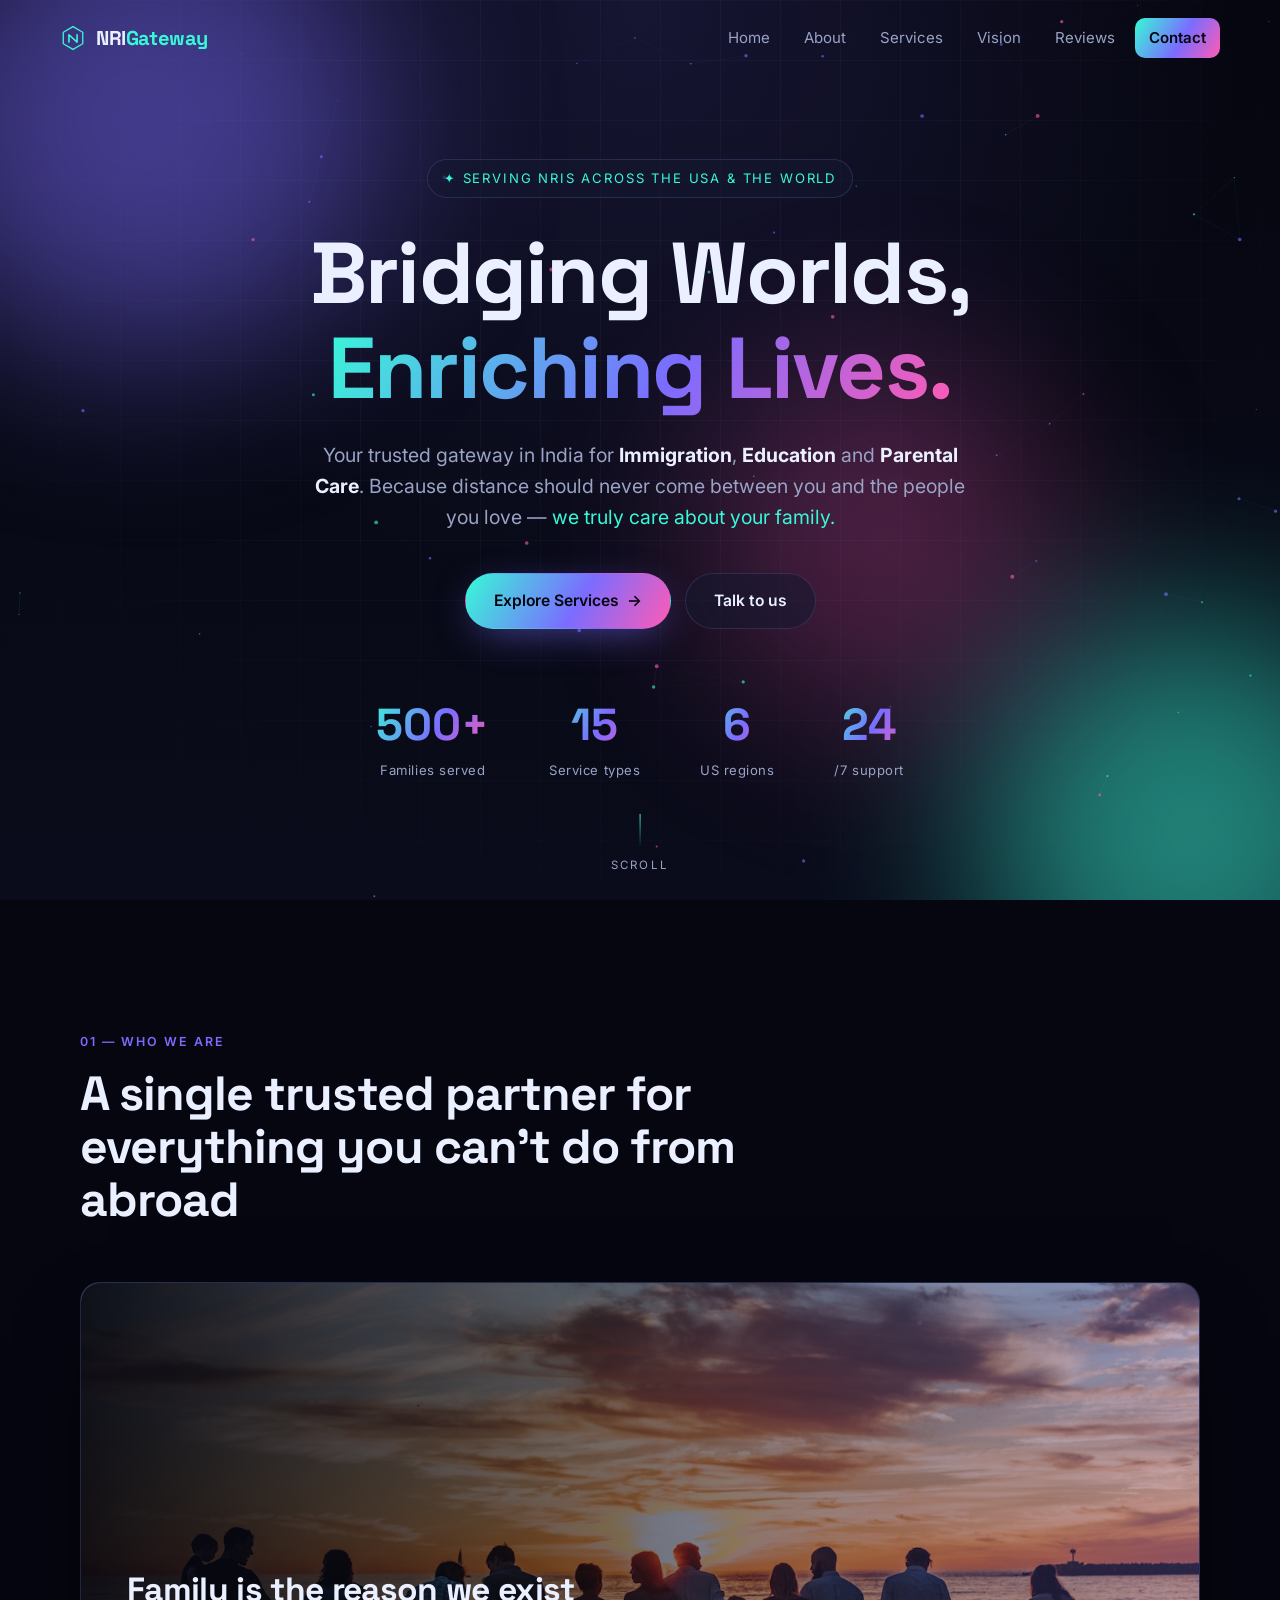
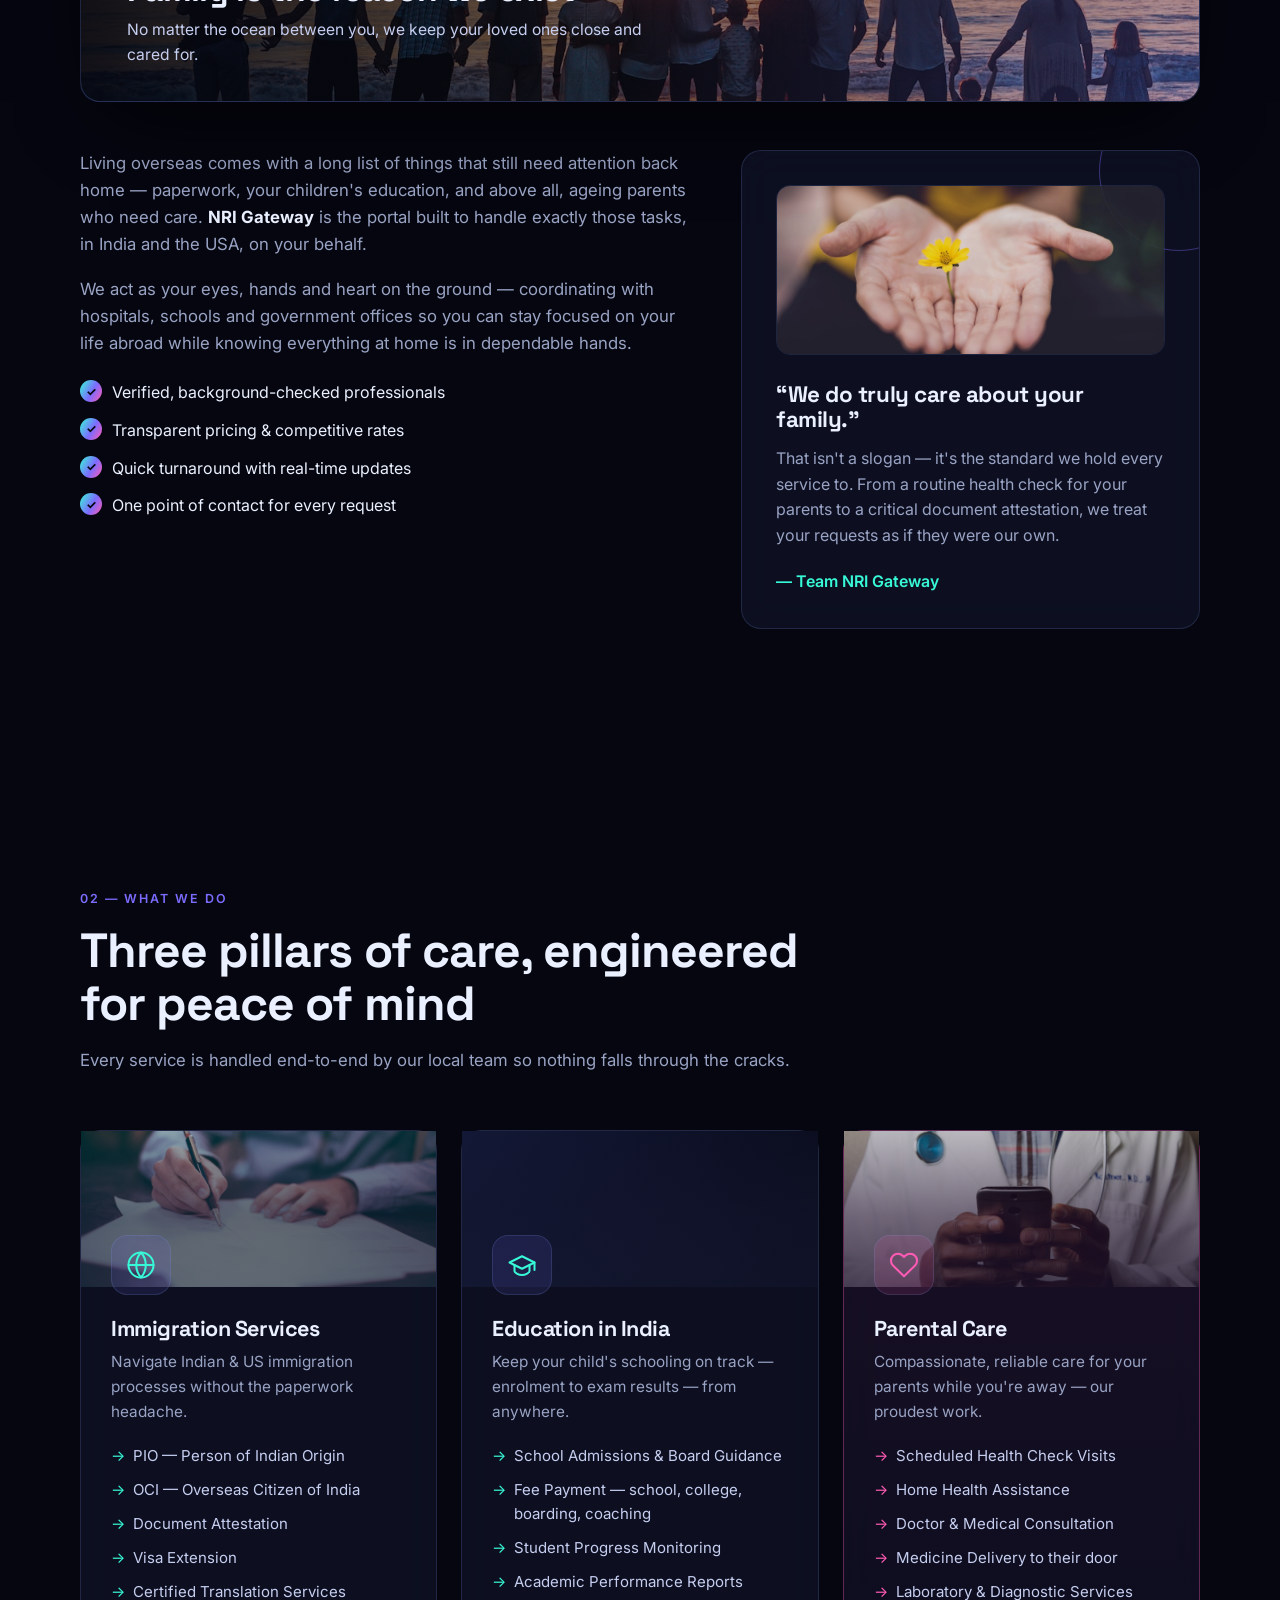
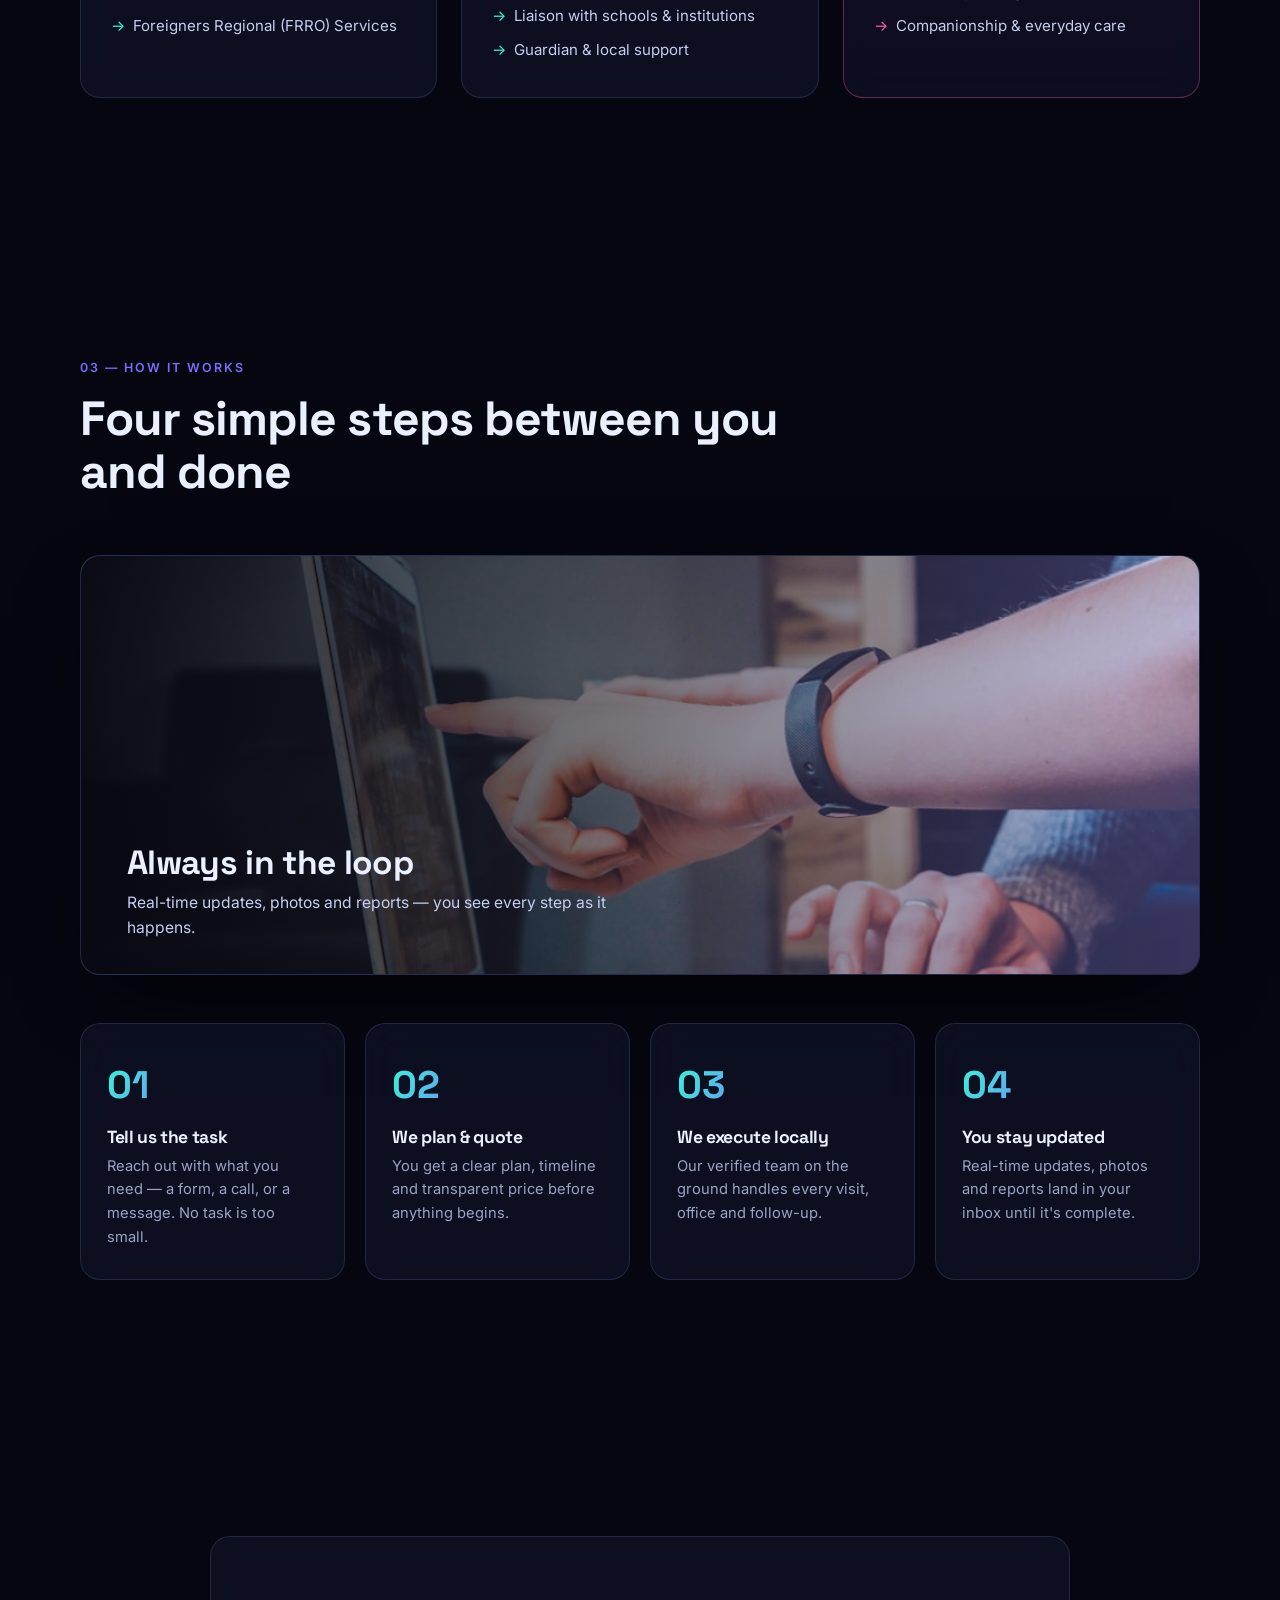
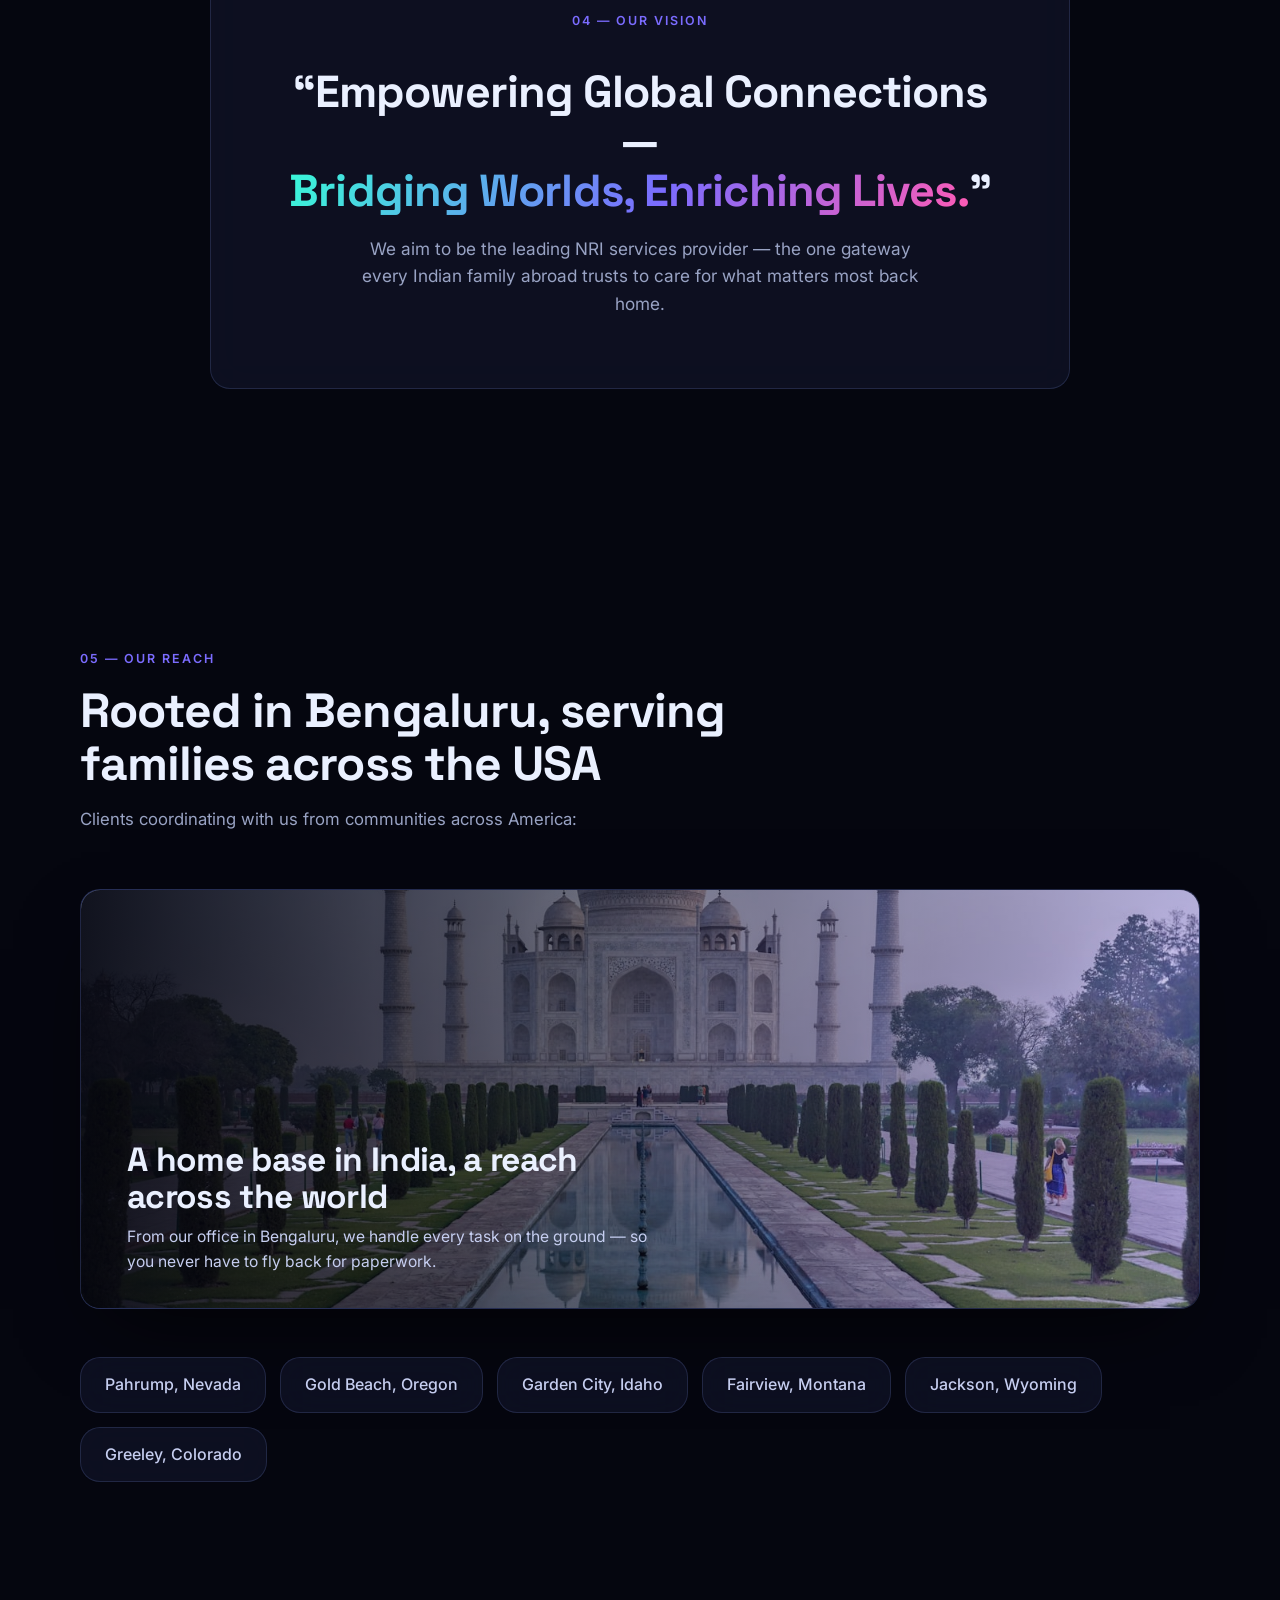
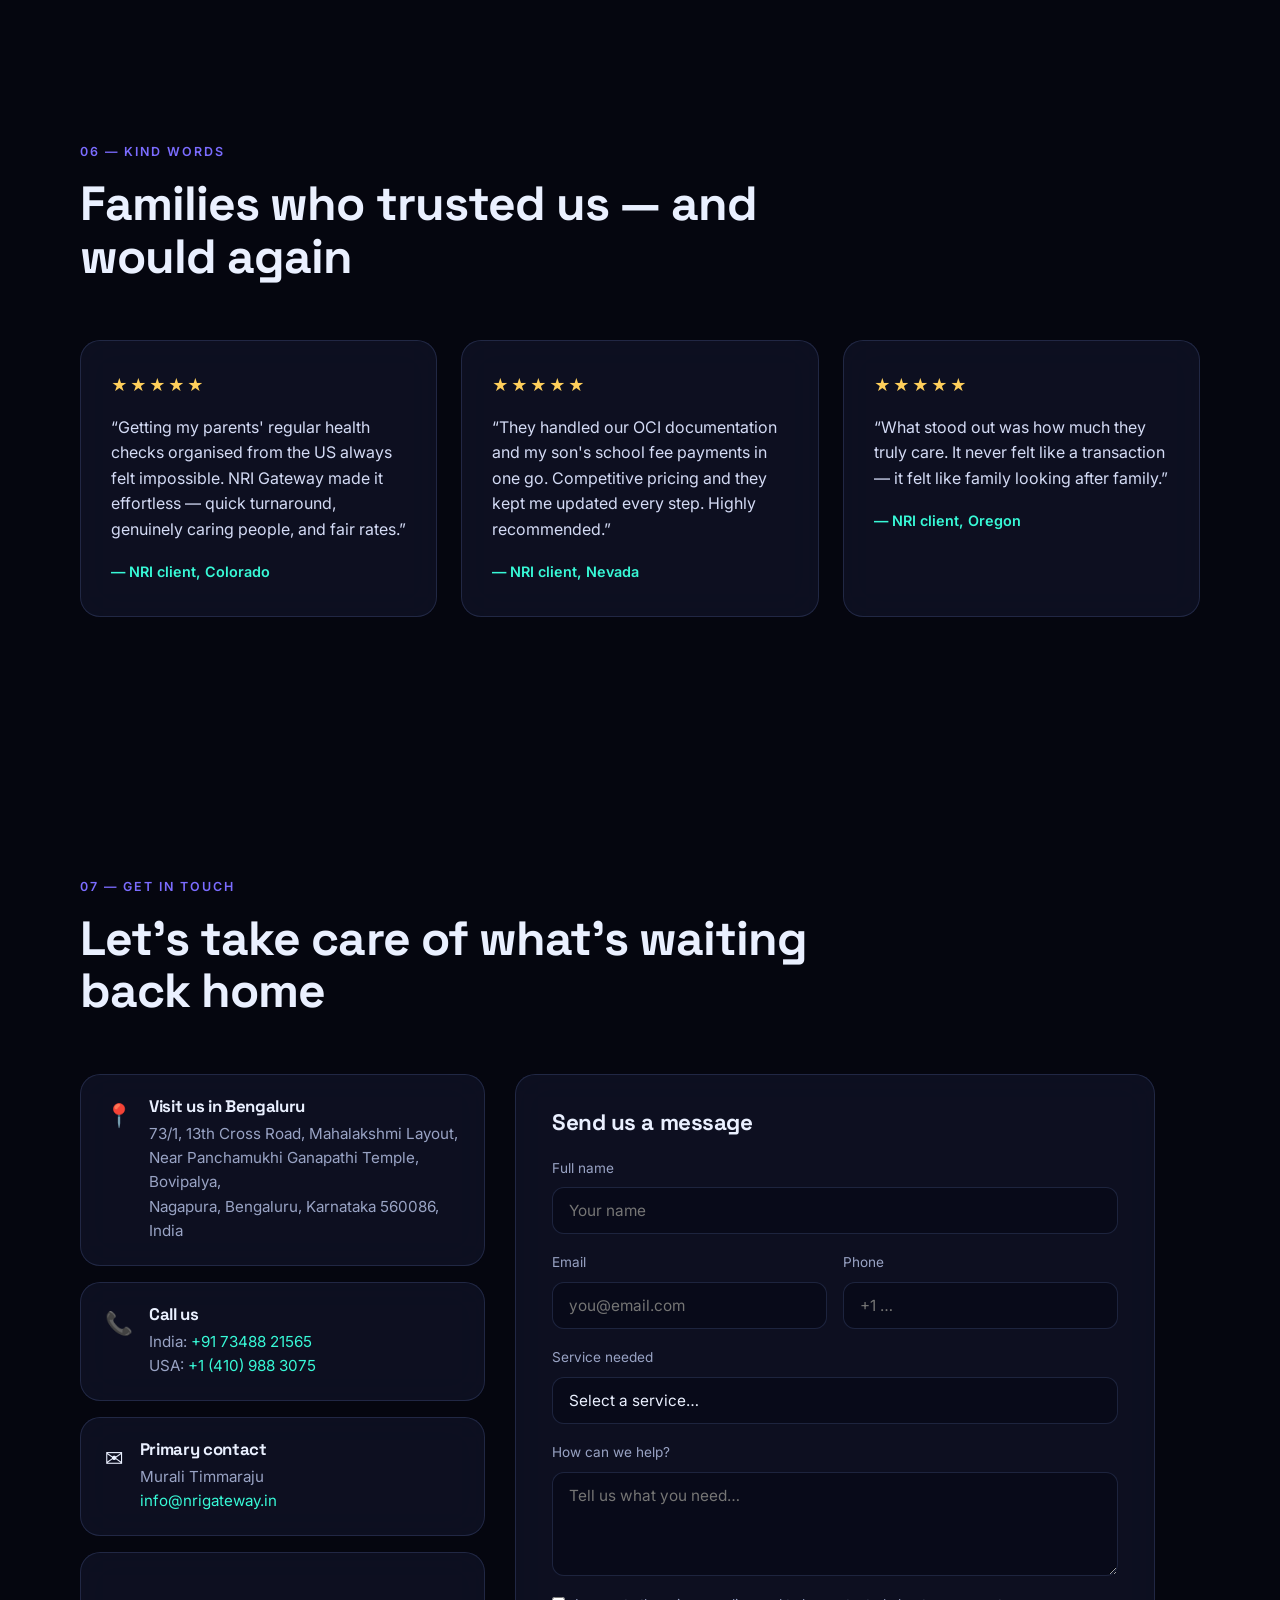
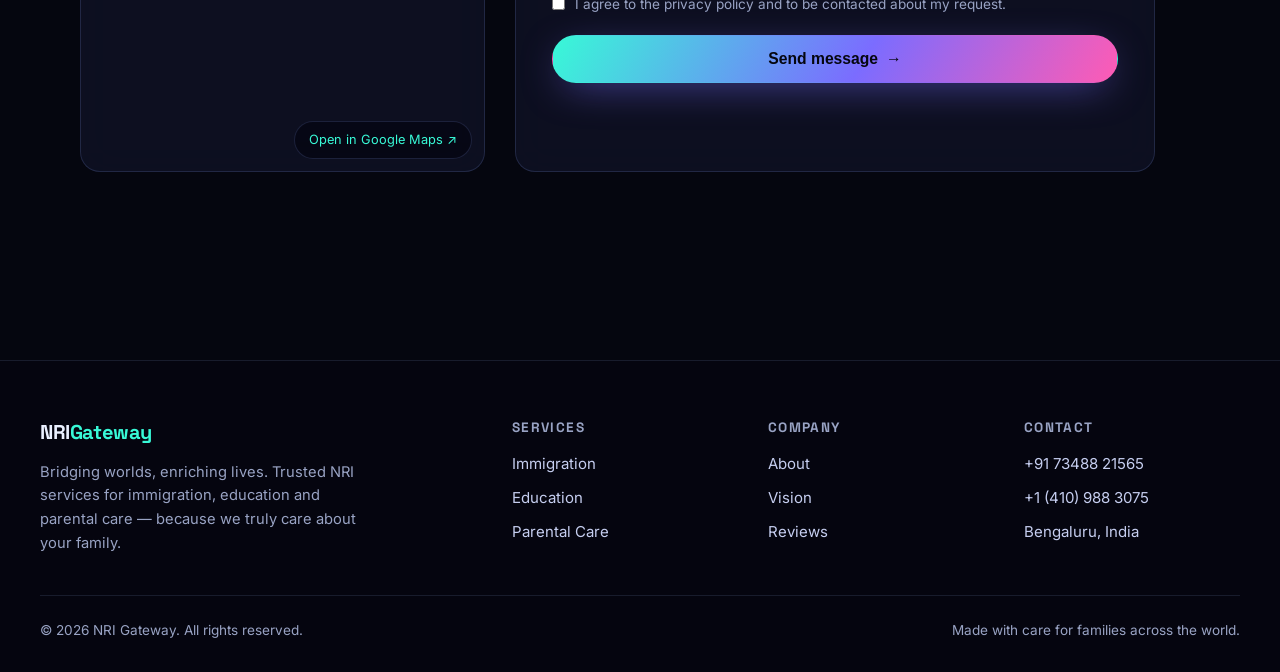
==== index.html @ 97369fd8 "NRI Gateway website — futuristic redesign Static single-page site (HTML/CSS/JS) for NRI Gateway with" ====
<!DOCTYPE html>
<html lang="en">
<head>
  <meta charset="UTF-8" />
  <meta name="viewport" content="width=device-width, initial-scale=1.0" />
  <title>NRI Gateway — Bridging Worlds, Enriching Lives</title>
  <meta name="description" content="NRI Gateway is your trusted partner in India for Immigration, Education and Parental Care services. We truly care about your family — wherever you are in the world." />
  <meta name="keywords" content="NRI services, OCI, PIO, document attestation, parental care India, NRI education, Bangalore NRI services" />
  <meta property="og:title" content="NRI Gateway — Bridging Worlds, Enriching Lives" />
  <meta property="og:description" content="Trusted NRI services for Immigration, Education & Parental Care in India." />
  <meta property="og:type" content="website" />
  <link rel="icon" type="image/svg+xml" href="favicon.svg" />
  <link rel="apple-touch-icon" href="favicon.svg" />
  <meta name="theme-color" content="#05060f" />
  <link rel="preconnect" href="https://fonts.googleapis.com" />
  <link rel="preconnect" href="https://fonts.gstatic.com" crossorigin />
  <link href="https://fonts.googleapis.com/css2?family=Space+Grotesk:wght@400;500;600;700&family=Inter:wght@300;400;500;600&display=swap" rel="stylesheet" />
  <link rel="stylesheet" href="styles.css" />
  <script type="application/ld+json">
  {
    "@context": "https://schema.org",
    "@type": "ProfessionalService",
    "name": "NRI Gateway",
    "description": "NRI services provider for Immigration, Education and Parental Care in India.",
    "url": "https://nrigateway.in",
    "telephone": "+91-7348821565",
    "address": {
      "@type": "PostalAddress",
      "streetAddress": "73/1, 13th Cross Road, Mahalakshmi Layout, Near Panchamukhi Ganapathi Temple, Bovipalya, Nagapura",
      "addressLocality": "Bengaluru",
      "addressRegion": "Karnataka",
      "postalCode": "560086",
      "addressCountry": "IN"
    },
    "geo": { "@type": "GeoCoordinates", "latitude": 13.0082354, "longitude": 77.5432523 },
    "areaServed": ["India", "United States"]
  }
  </script>
</head>
<body>
  <!-- Animated background layers -->
  <div class="bg-grid" aria-hidden="true"></div>
  <div class="bg-orbs" aria-hidden="true">
    <span class="orb orb-1"></span>
    <span class="orb orb-2"></span>
    <span class="orb orb-3"></span>
  </div>
  <canvas id="particles" aria-hidden="true"></canvas>

  <!-- Navbar -->
  <header class="nav" id="nav">
    <a href="#home" class="brand">
      <span class="brand-mark">
        <svg viewBox="0 0 32 32" width="26" height="26" aria-hidden="true">
          <path d="M16 2 L28 9 V23 L16 30 L4 23 V9 Z" fill="none" stroke="url(#g1)" stroke-width="1.6"/>
          <path d="M11 21 V12 L21 21 V12" fill="none" stroke="url(#g1)" stroke-width="2" stroke-linecap="round" stroke-linejoin="round"/>
          <defs>
            <linearGradient id="g1" x1="0" y1="0" x2="32" y2="32">
              <stop offset="0" stop-color="#38f9d7"/><stop offset="1" stop-color="#7b6cff"/>
            </linearGradient>
          </defs>
        </svg>
      </span>
      <span class="brand-name">NRI<span>Gateway</span></span>
    </a>
    <nav class="nav-links" id="navLinks">
      <a href="#home">Home</a>
      <a href="#about">About</a>
      <a href="#services">Services</a>
      <a href="#vision">Vision</a>
      <a href="#reviews">Reviews</a>
      <a href="#contact" class="nav-cta">Contact</a>
    </nav>
    <button class="nav-toggle" id="navToggle" aria-label="Toggle menu"><span></span><span></span><span></span></button>
  </header>

  <!-- Hero -->
  <section class="hero" id="home">
    <div class="hero-inner">
      <span class="eyebrow">✦ Serving NRIs across the USA &amp; the world</span>
      <h1 class="hero-title">
        Bridging Worlds,<br /><span class="grad-text">Enriching Lives.</span>
      </h1>
      <p class="hero-sub">
        Your trusted gateway in India for <strong>Immigration</strong>, <strong>Education</strong> and
        <strong>Parental Care</strong>. Because distance should never come between you and the people you love —
        <em>we truly care about your family.</em>
      </p>
      <div class="hero-actions">
        <a href="#services" class="btn btn-primary">Explore Services <span>→</span></a>
        <a href="#contact" class="btn btn-ghost">Talk to us</a>
      </div>
      <div class="hero-stats">
        <div><b data-count="500">0</b><span>Families served</span></div>
        <div><b data-count="15">0</b><span>Service types</span></div>
        <div><b data-count="6">0</b><span>US regions</span></div>
        <div><b data-count="24">0</b><span>/7 support</span></div>
      </div>
    </div>
    <div class="hero-scroll" aria-hidden="true"><span></span>Scroll</div>
  </section>

  <!-- About -->
  <section class="section" id="about">
    <div class="section-head">
      <span class="tag">01 — Who we are</span>
      <h2>A single trusted partner for everything you can't do from abroad</h2>
    </div>
    <figure class="media-banner">
      <img src="images/family-sunset.jpg" alt="A large family holding hands together at sunset" loading="lazy" onerror="this.style.display='none'" />
      <figcaption>
        <h3>Family is the reason we exist</h3>
        <p>No matter the ocean between you, we keep your loved ones close and cared for.</p>
      </figcaption>
    </figure>
    <div class="about-grid">
      <div class="about-text">
        <p>
          Living overseas comes with a long list of things that still need attention back home — paperwork,
          your children's education, and above all, ageing parents who need care. <strong>NRI Gateway</strong>
          is the portal built to handle exactly those tasks, in India and the USA, on your behalf.
        </p>
        <p>
          We act as your eyes, hands and heart on the ground — coordinating with hospitals, schools and
          government offices so you can stay focused on your life abroad while knowing everything at home is
          in dependable hands.
        </p>
        <ul class="check-list">
          <li>Verified, background-checked professionals</li>
          <li>Transparent pricing &amp; competitive rates</li>
          <li>Quick turnaround with real-time updates</li>
          <li>One point of contact for every request</li>
        </ul>
      </div>
      <div class="about-card glass">
        <div class="pulse-ring"></div>
        <img class="about-card-img" src="images/care-hands-flower.jpg" alt="Open hands gently holding a flower" loading="lazy" onerror="this.style.display='none'" />
        <h3>“We do truly care about your family.”</h3>
        <p>That isn't a slogan — it's the standard we hold every service to. From a routine health check for your
          parents to a critical document attestation, we treat your requests as if they were our own.</p>
        <div class="about-signature">— Team NRI Gateway</div>
      </div>
    </div>
  </section>

  <!-- Services -->
  <section class="section" id="services">
    <div class="section-head">
      <span class="tag">02 — What we do</span>
      <h2>Three pillars of care, engineered for peace of mind</h2>
      <p class="section-lead">Every service is handled end-to-end by our local team so nothing falls through the cracks.</p>
    </div>

    <div class="services-grid">
      <!-- Immigration -->
      <article class="svc-card glass" data-tilt>
        <div class="svc-media">
          <img src="images/immigration-documents.jpg" alt="Signing official documents" loading="lazy" onerror="this.style.display='none'" />
        </div>
        <div class="svc-icon">
          <svg viewBox="0 0 24 24" width="30" height="30" fill="none" stroke="currentColor" stroke-width="1.6" stroke-linecap="round" stroke-linejoin="round"><path d="M12 2a10 10 0 100 20 10 10 0 000-20z"/><path d="M2 12h20M12 2a15 15 0 010 20M12 2a15 15 0 000 20"/></svg>
        </div>
        <h3>Immigration Services</h3>
        <p class="svc-desc">Navigate Indian &amp; US immigration processes without the paperwork headache.</p>
        <ul>
          <li>PIO — Person of Indian Origin</li>
          <li>OCI — Overseas Citizen of India</li>
          <li>Document Attestation</li>
          <li>Visa Extension</li>
          <li>Certified Translation Services</li>
          <li>Foreigners Regional (FRRO) Services</li>
        </ul>
      </article>

      <!-- Education -->
      <article class="svc-card glass" data-tilt>
        <div class="svc-media">
          <img src="images/education-children.jpg" alt="Happy children smiling together" loading="lazy" onerror="this.style.display='none'" />
        </div>
        <div class="svc-icon">
          <svg viewBox="0 0 24 24" width="30" height="30" fill="none" stroke="currentColor" stroke-width="1.6" stroke-linecap="round" stroke-linejoin="round"><path d="M22 10L12 5 2 10l10 5 10-5z"/><path d="M6 12v5c0 1 3 3 6 3s6-2 6-3v-5"/><path d="M22 10v6"/></svg>
        </div>
        <h3>Education in India</h3>
        <p class="svc-desc">Keep your child's schooling on track — enrolment to exam results — from anywhere.</p>
        <ul>
          <li>School Admissions &amp; Board Guidance</li>
          <li>Fee Payment — school, college, boarding, coaching</li>
          <li>Student Progress Monitoring</li>
          <li>Academic Performance Reports</li>
          <li>Liaison with schools &amp; institutions</li>
          <li>Guardian &amp; local support</li>
        </ul>
      </article>

      <!-- Parental -->
      <article class="svc-card glass featured" data-tilt>
        <span class="svc-badge">Most requested</span>
        <div class="svc-media">
          <img src="images/parental-care-doctor.jpg" alt="Doctor providing medical care" loading="lazy" onerror="this.style.display='none'" />
        </div>
        <div class="svc-icon">
          <svg viewBox="0 0 24 24" width="30" height="30" fill="none" stroke="currentColor" stroke-width="1.6" stroke-linecap="round" stroke-linejoin="round"><path d="M20.8 4.6a5.5 5.5 0 00-7.8 0L12 5.6l-1-1a5.5 5.5 0 10-7.8 7.8l1 1L12 21l7.8-7.6 1-1a5.5 5.5 0 000-7.8z"/></svg>
        </div>
        <h3>Parental Care</h3>
        <p class="svc-desc">Compassionate, reliable care for your parents while you're away — our proudest work.</p>
        <ul>
          <li>Scheduled Health Check Visits</li>
          <li>Home Health Assistance</li>
          <li>Doctor &amp; Medical Consultation</li>
          <li>Medicine Delivery to their door</li>
          <li>Laboratory &amp; Diagnostic Services</li>
          <li>Companionship &amp; everyday care</li>
        </ul>
      </article>
    </div>
  </section>

  <!-- Process -->
  <section class="section" id="process">
    <div class="section-head">
      <span class="tag">03 — How it works</span>
      <h2>Four simple steps between you and done</h2>
    </div>
    <figure class="media-banner">
      <img src="images/process-consult.jpg" alt="Reviewing progress together on a laptop" loading="lazy" onerror="this.style.display='none'" />
      <figcaption>
        <h3>Always in the loop</h3>
        <p>Real-time updates, photos and reports — you see every step as it happens.</p>
      </figcaption>
    </figure>
    <div class="steps">
      <div class="step glass"><span class="step-no">01</span><h4>Tell us the task</h4><p>Reach out with what you need — a form, a call, or a message. No task is too small.</p></div>
      <div class="step glass"><span class="step-no">02</span><h4>We plan &amp; quote</h4><p>You get a clear plan, timeline and transparent price before anything begins.</p></div>
      <div class="step glass"><span class="step-no">03</span><h4>We execute locally</h4><p>Our verified team on the ground handles every visit, office and follow-up.</p></div>
      <div class="step glass"><span class="step-no">04</span><h4>You stay updated</h4><p>Real-time updates, photos and reports land in your inbox until it's complete.</p></div>
    </div>
  </section>

  <!-- Vision -->
  <section class="section vision" id="vision">
    <div class="vision-inner glass">
      <span class="tag center">04 — Our vision</span>
      <h2 class="vision-quote">“Empowering Global Connections —<br /><span class="grad-text">Bridging Worlds, Enriching Lives.</span>”</h2>
      <p>We aim to be the leading NRI services provider — the one gateway every Indian family abroad trusts to
        care for what matters most back home.</p>
    </div>
  </section>

  <!-- Reach / regions -->
  <section class="section" id="regions">
    <div class="section-head">
      <span class="tag">05 — Our reach</span>
      <h2>Rooted in Bengaluru, serving families across the USA</h2>
      <p class="section-lead">Clients coordinating with us from communities across America:</p>
    </div>
    <figure class="media-banner">
      <img src="images/india-taj-mahal.jpg" alt="The Taj Mahal in India at dawn" loading="lazy" onerror="this.style.display='none'" />
      <figcaption>
        <h3>A home base in India, a reach across the world</h3>
        <p>From our office in Bengaluru, we handle every task on the ground — so you never have to fly back for paperwork.</p>
      </figcaption>
    </figure>
    <div class="regions">
      <span class="glass">Pahrump, Nevada</span>
      <span class="glass">Gold Beach, Oregon</span>
      <span class="glass">Garden City, Idaho</span>
      <span class="glass">Fairview, Montana</span>
      <span class="glass">Jackson, Wyoming</span>
      <span class="glass">Greeley, Colorado</span>
    </div>
  </section>

  <!-- Reviews -->
  <section class="section" id="reviews">
    <div class="section-head">
      <span class="tag">06 — Kind words</span>
      <h2>Families who trusted us — and would again</h2>
    </div>
    <div class="reviews-grid">
      <blockquote class="glass">
        <div class="stars">★★★★★</div>
        <p>“Getting my parents' regular health checks organised from the US always felt impossible. NRI Gateway made
          it effortless — quick turnaround, genuinely caring people, and fair rates.”</p>
        <footer>— NRI client, Colorado</footer>
      </blockquote>
      <blockquote class="glass">
        <div class="stars">★★★★★</div>
        <p>“They handled our OCI documentation and my son's school fee payments in one go. Competitive pricing and
          they kept me updated every step. Highly recommended.”</p>
        <footer>— NRI client, Nevada</footer>
      </blockquote>
      <blockquote class="glass">
        <div class="stars">★★★★★</div>
        <p>“What stood out was how much they truly care. It never felt like a transaction — it felt like family
          looking after family.”</p>
        <footer>— NRI client, Oregon</footer>
      </blockquote>
    </div>
  </section>

  <!-- Contact -->
  <section class="section" id="contact">
    <div class="section-head">
      <span class="tag">07 — Get in touch</span>
      <h2>Let's take care of what's waiting back home</h2>
    </div>
    <div class="contact-grid">
      <div class="contact-info">
        <div class="ci-item glass">
          <span class="ci-ico">📍</span>
          <div>
            <h4>Visit us in Bengaluru</h4>
            <p>73/1, 13th Cross Road, Mahalakshmi Layout,<br />Near Panchamukhi Ganapathi Temple, Bovipalya,<br />Nagapura, Bengaluru, Karnataka 560086, India</p>
          </div>
        </div>
        <div class="ci-item glass">
          <span class="ci-ico">📞</span>
          <div>
            <h4>Call us</h4>
            <p>India: <a href="tel:+917348821565">+91 73488 21565</a><br />USA: <a href="tel:+14109883075">+1 (410) 988 3075</a></p>
          </div>
        </div>
        <div class="ci-item glass">
          <span class="ci-ico">✉️</span>
          <div>
            <h4>Primary contact</h4>
            <p>Murali Timmaraju<br /><a href="mailto:info@nrigateway.in">info@nrigateway.in</a></p>
          </div>
        </div>
        <a class="map-embed glass" href="https://maps.app.goo.gl/q9APHcg64X1nk1zB8" target="_blank" rel="noopener">
          <iframe title="NRI Gateway location" src="https://www.google.com/maps?q=13.0082354,77.5432523&z=16&output=embed" loading="lazy" referrerpolicy="no-referrer-when-downgrade"></iframe>
          <span class="map-open">Open in Google Maps ↗</span>
        </a>
      </div>

      <form class="contact-form glass" id="contactForm" method="POST" action="https://formspree.io/f/YOUR_FORM_ID" novalidate>
        <h3>Send us a message</h3>
        <div class="field"><label for="name">Full name</label><input id="name" name="name" type="text" required placeholder="Your name" /></div>
        <div class="field-row">
          <div class="field"><label for="email">Email</label><input id="email" name="email" type="email" required placeholder="you@email.com" /></div>
          <div class="field"><label for="phone">Phone</label><input id="phone" name="phone" type="tel" placeholder="+1 …" /></div>
        </div>
        <div class="field">
          <label for="service">Service needed</label>
          <select id="service" name="service">
            <option value="">Select a service…</option>
            <option>Immigration Services</option>
            <option>Education in India</option>
            <option>Parental Care</option>
            <option>Something else</option>
          </select>
        </div>
        <div class="field"><label for="message">How can we help?</label><textarea id="message" name="message" rows="4" required placeholder="Tell us what you need…"></textarea></div>
        <label class="agree"><input type="checkbox" id="agree" required /> I agree to the privacy policy and to be contacted about my request.</label>
        <button type="submit" class="btn btn-primary full">Send message <span>→</span></button>
        <p class="form-note" id="formNote" role="status"></p>
      </form>
    </div>
  </section>

  <!-- Footer -->
  <footer class="footer">
    <div class="footer-inner">
      <div class="footer-brand">
        <span class="brand-name">NRI<span>Gateway</span></span>
        <p>Bridging worlds, enriching lives. Trusted NRI services for immigration, education and parental care — because we truly care about your family.</p>
      </div>
      <div class="footer-col">
        <h5>Services</h5>
        <a href="#services">Immigration</a>
        <a href="#services">Education</a>
        <a href="#services">Parental Care</a>
      </div>
      <div class="footer-col">
        <h5>Company</h5>
        <a href="#about">About</a>
        <a href="#vision">Vision</a>
        <a href="#reviews">Reviews</a>
      </div>
      <div class="footer-col">
        <h5>Contact</h5>
        <a href="tel:+917348821565">+91 73488 21565</a>
        <a href="tel:+14109883075">+1 (410) 988 3075</a>
        <a href="#contact">Bengaluru, India</a>
      </div>
    </div>
    <div class="footer-bottom">
      <span>© <span id="year"></span> NRI Gateway. All rights reserved.</span>
      <span>Made with care for families across the world.</span>
    </div>
  </footer>

  <script src="script.js"></script>
</body>
</html>
---- styles.css ----
:root {
  --bg: #05060f;
  --bg-2: #0a0c1b;
  --ink: #eaf0ff;
  --muted: #99a3c4;
  --line: rgba(140, 160, 220, 0.14);
  --glass: rgba(20, 24, 48, 0.55);
  --glass-brd: rgba(130, 150, 230, 0.18);
  --c1: #38f9d7;
  --c2: #7b6cff;
  --c3: #ff5bb4;
  --grad: linear-gradient(120deg, #38f9d7 0%, #7b6cff 55%, #ff5bb4 100%);
  --radius: 20px;
  --maxw: 1200px;
  --shadow: 0 30px 80px -30px rgba(0, 0, 0, 0.8);
}

* { margin: 0; padding: 0; box-sizing: border-box; }
html { scroll-behavior: smooth; }
body {
  font-family: "Inter", system-ui, sans-serif;
  background: var(--bg);
  color: var(--ink);
  line-height: 1.6;
  overflow-x: hidden;
  -webkit-font-smoothing: antialiased;
}
h1, h2, h3, h4, h5, .brand-name { font-family: "Space Grotesk", sans-serif; letter-spacing: -0.02em; line-height: 1.1; }
a { color: inherit; text-decoration: none; }
img, iframe { max-width: 100%; }

.grad-text {
  background: var(--grad);
  -webkit-background-clip: text; background-clip: text;
  -webkit-text-fill-color: transparent; color: transparent;
}

/* ---------- Background FX ---------- */
.bg-grid {
  position: fixed; inset: 0; z-index: -3;
  background:
    radial-gradient(circle at 50% 0%, rgba(123, 108, 255, 0.15), transparent 55%),
    linear-gradient(180deg, var(--bg) 0%, var(--bg-2) 100%);
}
.bg-grid::after {
  content: ""; position: absolute; inset: 0;
  background-image:
    linear-gradient(rgba(120, 140, 220, 0.05) 1px, transparent 1px),
    linear-gradient(90deg, rgba(120, 140, 220, 0.05) 1px, transparent 1px);
  background-size: 60px 60px;
  mask-image: radial-gradient(ellipse at 50% 30%, #000 40%, transparent 85%);
}
.bg-orbs { position: fixed; inset: 0; z-index: -2; overflow: hidden; }
.orb { position: absolute; border-radius: 50%; filter: blur(90px); opacity: 0.5; }
.orb-1 { width: 480px; height: 480px; background: #7b6cff; top: -120px; left: -100px; animation: float1 18s ease-in-out infinite; }
.orb-2 { width: 420px; height: 420px; background: #38f9d7; bottom: -140px; right: -120px; animation: float2 22s ease-in-out infinite; }
.orb-3 { width: 360px; height: 360px; background: #ff5bb4; top: 40%; left: 55%; opacity: 0.28; animation: float1 26s ease-in-out infinite reverse; }
@keyframes float1 { 0%,100% { transform: translate(0,0); } 50% { transform: translate(60px, 50px); } }
@keyframes float2 { 0%,100% { transform: translate(0,0); } 50% { transform: translate(-50px, -40px); } }
#particles { position: fixed; inset: 0; z-index: -1; pointer-events: none; }

/* ---------- Glass ---------- */
.glass {
  background: var(--glass);
  border: 1px solid var(--glass-brd);
  backdrop-filter: blur(18px);
  -webkit-backdrop-filter: blur(18px);
  border-radius: var(--radius);
}

/* ---------- Nav ---------- */
.nav {
  position: fixed; top: 0; left: 0; right: 0; z-index: 100;
  display: flex; align-items: center; justify-content: space-between;
  padding: 18px clamp(20px, 5vw, 60px);
  transition: background 0.3s, padding 0.3s, border-color 0.3s;
  border-bottom: 1px solid transparent;
}
.nav.scrolled {
  background: rgba(6, 8, 20, 0.75);
  backdrop-filter: blur(16px); -webkit-backdrop-filter: blur(16px);
  border-bottom: 1px solid var(--line);
  padding-top: 12px; padding-bottom: 12px;
}
.brand { display: flex; align-items: center; gap: 10px; }
.brand-mark { display: grid; place-items: center; }
.brand-name { font-weight: 700; font-size: 1.25rem; }
.brand-name span { color: var(--c1); }
.nav-links { display: flex; align-items: center; gap: 6px; }
.nav-links a { padding: 8px 14px; font-size: 0.94rem; color: var(--muted); border-radius: 10px; transition: color 0.2s, background 0.2s; }
.nav-links a:hover { color: var(--ink); }
.nav-cta { background: var(--grad); color: #05060f !important; font-weight: 600; }
.nav-cta:hover { filter: brightness(1.08); }
.nav-toggle { display: none; flex-direction: column; gap: 5px; background: none; border: 0; cursor: pointer; padding: 8px; }
.nav-toggle span { width: 24px; height: 2px; background: var(--ink); border-radius: 2px; transition: 0.3s; }
.nav-toggle.open span:nth-child(1) { transform: translateY(7px) rotate(45deg); }
.nav-toggle.open span:nth-child(2) { opacity: 0; }
.nav-toggle.open span:nth-child(3) { transform: translateY(-7px) rotate(-45deg); }

/* ---------- Hero ---------- */
.hero {
  min-height: 100svh; display: flex; flex-direction: column; align-items: center; justify-content: center;
  text-align: center; padding: 120px 20px 80px; position: relative;
}
.hero-inner { max-width: 900px; }
.eyebrow {
  display: inline-block; font-size: 0.82rem; letter-spacing: 0.14em; text-transform: uppercase;
  color: var(--c1); padding: 8px 16px; border: 1px solid var(--glass-brd);
  border-radius: 100px; background: var(--glass); margin-bottom: 28px;
}
.hero-title { font-size: clamp(2.6rem, 7vw, 5.4rem); font-weight: 700; margin-bottom: 24px; }
.hero-sub { font-size: clamp(1rem, 2vw, 1.22rem); color: var(--muted); max-width: 680px; margin: 0 auto 40px; }
.hero-sub strong { color: var(--ink); }
.hero-sub em { color: var(--c1); font-style: normal; }
.hero-actions { display: flex; gap: 14px; justify-content: center; flex-wrap: wrap; margin-bottom: 60px; }

.btn {
  display: inline-flex; align-items: center; gap: 8px; padding: 14px 28px;
  border-radius: 100px; font-weight: 600; font-size: 0.98rem; cursor: pointer;
  border: 1px solid transparent; transition: transform 0.2s, box-shadow 0.2s, filter 0.2s;
}
.btn span { transition: transform 0.2s; }
.btn:hover span { transform: translateX(4px); }
.btn-primary { background: var(--grad); color: #05060f; box-shadow: 0 10px 40px -12px rgba(123, 108, 255, 0.7); }
.btn-primary:hover { transform: translateY(-2px); filter: brightness(1.06); }
.btn-ghost { background: var(--glass); border-color: var(--glass-brd); color: var(--ink); }
.btn-ghost:hover { transform: translateY(-2px); border-color: var(--c1); }
.btn.full { width: 100%; justify-content: center; }

.hero-stats { display: flex; gap: clamp(20px, 5vw, 60px); justify-content: center; flex-wrap: wrap; }
.hero-stats div { display: flex; flex-direction: column; }
.hero-stats b { font-family: "Space Grotesk"; font-size: clamp(1.8rem, 4vw, 2.8rem); background: var(--grad); -webkit-background-clip: text; background-clip: text; -webkit-text-fill-color: transparent; }
.hero-stats span { font-size: 0.82rem; color: var(--muted); letter-spacing: 0.04em; }
.hero-scroll { position: absolute; bottom: 26px; left: 50%; transform: translateX(-50%); font-size: 0.72rem; letter-spacing: 0.2em; text-transform: uppercase; color: var(--muted); display: flex; flex-direction: column; align-items: center; gap: 8px; }
.hero-scroll span { width: 1px; height: 34px; background: linear-gradient(var(--c1), transparent); animation: scrolldot 1.8s ease-in-out infinite; }
@keyframes scrolldot { 0%,100% { opacity: 0.3; transform: scaleY(0.6); } 50% { opacity: 1; transform: scaleY(1); } }

/* ---------- Sections ---------- */
.section { max-width: var(--maxw); margin: 0 auto; padding: clamp(70px, 10vw, 130px) clamp(20px, 5vw, 40px); }
.section-head { max-width: 760px; margin-bottom: 56px; }
.section-head.center, .tag.center { text-align: center; margin-left: auto; margin-right: auto; }
.tag { display: inline-block; font-size: 0.78rem; letter-spacing: 0.16em; text-transform: uppercase; color: var(--c2); margin-bottom: 16px; font-weight: 600; }
.section-head h2 { font-size: clamp(1.8rem, 4vw, 3rem); font-weight: 700; }
.section-lead { color: var(--muted); margin-top: 16px; font-size: 1.05rem; }

/* reveal animation */
.reveal { opacity: 0; transform: translateY(40px); transition: opacity 0.7s ease, transform 0.7s ease; }
.reveal.in { opacity: 1; transform: none; }

/* ---------- About ---------- */
.about-grid { display: grid; grid-template-columns: 1.15fr 0.85fr; gap: 40px; align-items: start; }
.about-text p { color: var(--muted); margin-bottom: 18px; font-size: 1.05rem; }
.about-text strong { color: var(--ink); }
.check-list { list-style: none; margin-top: 24px; display: grid; gap: 12px; }
.check-list li { position: relative; padding-left: 32px; color: var(--ink); }
.check-list li::before { content: "✓"; position: absolute; left: 0; top: 0; width: 22px; height: 22px; display: grid; place-items: center; border-radius: 50%; background: var(--grad); color: #05060f; font-size: 0.75rem; font-weight: 700; }
.about-card { padding: 34px; position: relative; overflow: hidden; }
.about-card-img { width: 100%; height: 170px; object-fit: cover; border-radius: 14px; margin-bottom: 20px; opacity: 0.9; border: 1px solid var(--glass-brd); }
.about-card h3 { font-size: 1.4rem; margin-bottom: 14px; }
.about-card p { color: var(--muted); }
.about-signature { margin-top: 20px; color: var(--c1); font-weight: 600; }
.pulse-ring { position: absolute; top: -60px; right: -60px; width: 160px; height: 160px; border-radius: 50%; border: 1px solid var(--c2); opacity: 0.4; animation: pulse 4s ease-out infinite; }
@keyframes pulse { 0% { transform: scale(0.8); opacity: 0.5; } 100% { transform: scale(1.6); opacity: 0; } }

/* ---------- Services ---------- */
.services-grid { display: grid; grid-template-columns: repeat(3, 1fr); gap: 24px; }
.svc-card { padding: 34px 30px; position: relative; transition: transform 0.3s, border-color 0.3s, box-shadow 0.3s; }
.svc-card:hover { transform: translateY(-8px); border-color: rgba(123,108,255,0.5); box-shadow: var(--shadow); }
.svc-card.featured { border-color: rgba(255,91,180,0.35); background: linear-gradient(180deg, rgba(40,22,52,0.6), rgba(18,20,44,0.55)); }
.svc-badge { position: absolute; top: 18px; right: 18px; font-size: 0.68rem; letter-spacing: 0.08em; text-transform: uppercase; padding: 5px 12px; border-radius: 100px; background: var(--grad); color: #05060f; font-weight: 700; }
.svc-icon { width: 60px; height: 60px; border-radius: 16px; display: grid; place-items: center; background: rgba(123,108,255,0.12); border: 1px solid var(--glass-brd); color: var(--c1); margin-bottom: 22px; }
.svc-card.featured .svc-icon { color: var(--c3); background: rgba(255,91,180,0.12); }
.svc-card h3 { font-size: 1.35rem; margin-bottom: 10px; }
.svc-desc { color: var(--muted); font-size: 0.96rem; margin-bottom: 20px; }
.svc-card ul { list-style: none; display: grid; gap: 10px; }
.svc-card ul li { position: relative; padding-left: 22px; font-size: 0.94rem; color: #c6cef0; }
.svc-card ul li::before { content: "→"; position: absolute; left: 0; color: var(--c1); }
.svc-card.featured ul li::before { color: var(--c3); }

/* ---------- Steps ---------- */
.steps { display: grid; grid-template-columns: repeat(4, 1fr); gap: 20px; }
.step { padding: 30px 26px; position: relative; overflow: hidden; }
.step-no { font-family: "Space Grotesk"; font-size: 2.4rem; font-weight: 700; background: var(--grad); -webkit-background-clip: text; background-clip: text; -webkit-text-fill-color: transparent; display: block; margin-bottom: 12px; }
.step h4 { font-size: 1.1rem; margin-bottom: 8px; }
.step p { color: var(--muted); font-size: 0.92rem; }

/* ---------- Vision ---------- */
.vision-inner { max-width: 860px; margin: 0 auto; text-align: center; padding: clamp(40px, 6vw, 70px); position: relative; overflow: hidden; }
.vision-quote { font-size: clamp(1.6rem, 4vw, 2.8rem); margin: 20px 0 20px; font-weight: 700; }
.vision-inner p { color: var(--muted); max-width: 560px; margin: 0 auto; font-size: 1.08rem; }

/* ---------- Regions ---------- */
.regions { display: flex; flex-wrap: wrap; gap: 14px; }
.regions span { padding: 14px 24px; font-weight: 500; color: #c6cef0; transition: transform 0.2s, border-color 0.2s; }
.regions span:hover { transform: translateY(-4px); border-color: var(--c1); }

/* ---------- Reviews ---------- */
.reviews-grid { display: grid; grid-template-columns: repeat(3, 1fr); gap: 24px; }
.reviews-grid blockquote { padding: 32px 30px; }
.stars { color: #ffcf5b; letter-spacing: 2px; margin-bottom: 16px; }
.reviews-grid p { color: #d4dbf5; font-size: 1rem; margin-bottom: 18px; }
.reviews-grid footer { color: var(--c1); font-weight: 600; font-size: 0.9rem; }

/* ---------- Contact ---------- */
.contact-grid { display: grid; grid-template-columns: 0.9fr 1.1fr; gap: 30px; }
.contact-info { display: grid; gap: 16px; align-content: start; }
.ci-item { display: flex; gap: 16px; padding: 22px 24px; align-items: flex-start; }
.ci-ico { font-size: 1.4rem; }
.ci-item h4 { font-size: 1.05rem; margin-bottom: 6px; }
.ci-item p { color: var(--muted); font-size: 0.95rem; }
.ci-item a { color: var(--c1); }
.ci-item a:hover { text-decoration: underline; }
.map-embed { position: relative; overflow: hidden; height: 220px; display: block; }
.map-embed iframe { width: 100%; height: 100%; border: 0; filter: grayscale(0.3) invert(0.9) hue-rotate(180deg); opacity: 0.85; }
.map-open { position: absolute; bottom: 12px; right: 12px; background: rgba(6,8,20,0.85); padding: 8px 14px; border-radius: 100px; font-size: 0.8rem; color: var(--c1); border: 1px solid var(--glass-brd); }

.contact-form { padding: 36px; }
.contact-form h3 { font-size: 1.4rem; margin-bottom: 22px; }
.field { margin-bottom: 18px; display: flex; flex-direction: column; }
.field-row { display: grid; grid-template-columns: 1fr 1fr; gap: 16px; }
.field label { font-size: 0.85rem; color: var(--muted); margin-bottom: 8px; }
.field input, .field select, .field textarea {
  background: rgba(8,10,24,0.7); border: 1px solid var(--glass-brd); border-radius: 12px;
  padding: 13px 16px; color: var(--ink); font-family: inherit; font-size: 0.96rem; transition: border-color 0.2s, box-shadow 0.2s;
}
.field input:focus, .field select:focus, .field textarea:focus { outline: none; border-color: var(--c2); box-shadow: 0 0 0 3px rgba(123,108,255,0.18); }
.field textarea { resize: vertical; }
.field select { appearance: none; cursor: pointer; }
.agree { display: flex; gap: 10px; align-items: flex-start; font-size: 0.85rem; color: var(--muted); margin-bottom: 20px; cursor: pointer; }
.agree input { margin-top: 3px; accent-color: var(--c2); }
.form-note { margin-top: 14px; font-size: 0.9rem; min-height: 20px; }
.form-note.ok { color: var(--c1); }
.form-note.err { color: #ff7a7a; }

/* ---------- Footer ---------- */
.footer { border-top: 1px solid var(--line); margin-top: 60px; padding: 60px clamp(20px,5vw,40px) 30px; background: rgba(5,6,15,0.6); }
.footer-inner { max-width: var(--maxw); margin: 0 auto; display: grid; grid-template-columns: 2fr 1fr 1fr 1fr; gap: 40px; }
.footer-brand p { color: var(--muted); margin-top: 14px; font-size: 0.92rem; max-width: 320px; }
.footer-col h5 { font-size: 0.85rem; letter-spacing: 0.1em; text-transform: uppercase; color: var(--muted); margin-bottom: 16px; }
.footer-col a { display: block; color: #c6cef0; font-size: 0.94rem; margin-bottom: 10px; transition: color 0.2s; }
.footer-col a:hover { color: var(--c1); }
.footer-bottom { max-width: var(--maxw); margin: 40px auto 0; padding-top: 24px; border-top: 1px solid var(--line); display: flex; justify-content: space-between; flex-wrap: wrap; gap: 10px; color: var(--muted); font-size: 0.85rem; }

/* ---------- Media / images ---------- */
.media-banner {
  position: relative; border-radius: var(--radius); overflow: hidden; margin-bottom: 48px;
  border: 1px solid var(--glass-brd); background: linear-gradient(120deg, #141a3a, #0a0c1b);
  aspect-ratio: 16 / 6; min-height: 220px; box-shadow: var(--shadow);
}
.media-banner img { width: 100%; height: 100%; object-fit: cover; display: block; opacity: 0.9; transition: transform 0.8s ease; }
.media-banner:hover img { transform: scale(1.04); }
.media-banner::after {
  content: ""; position: absolute; inset: 0;
  background: linear-gradient(90deg, rgba(5,6,15,0.92) 0%, rgba(5,6,15,0.5) 45%, rgba(123,108,255,0.22) 100%);
}
.media-banner figcaption { position: absolute; left: clamp(22px, 4vw, 46px); bottom: clamp(20px, 3vw, 34px); z-index: 2; max-width: 540px; }
.media-banner figcaption h3 { font-size: clamp(1.3rem, 3vw, 2.1rem); margin-bottom: 8px; }
.media-banner figcaption p { color: #c6cef0; font-size: 0.98rem; }

.svc-media {
  position: relative; height: 156px; margin: -34px -30px 0; overflow: hidden;
  background: linear-gradient(120deg, #141a3a, #0a0c1b);
}
.svc-media img { width: 100%; height: 100%; object-fit: cover; opacity: 0.82; transition: transform 0.6s ease; }
.svc-card:hover .svc-media img { transform: scale(1.07); }
.svc-media::after { content: ""; position: absolute; inset: 0; background: linear-gradient(180deg, rgba(5,6,15,0.1) 0%, rgba(18,20,44,0.55) 55%, var(--glass) 100%); }
.svc-card .svc-icon { margin-top: -52px; position: relative; z-index: 2; }
.svc-card.featured .svc-media::after { background: linear-gradient(180deg, rgba(40,10,30,0.1) 0%, rgba(40,22,52,0.55) 55%, rgba(30,18,44,0.75) 100%); }

/* ---------- Responsive ---------- */
@media (max-width: 900px) {
  .nav-links { position: fixed; inset: 0 0 0 auto; width: min(80vw, 320px); flex-direction: column; align-items: flex-start; justify-content: center; gap: 6px; padding: 40px; background: rgba(6,8,20,0.96); backdrop-filter: blur(20px); transform: translateX(100%); transition: transform 0.35s ease; }
  .nav-links.open { transform: translateX(0); }
  .nav-links a { width: 100%; font-size: 1.1rem; }
  .nav-toggle { display: flex; z-index: 101; }
  .about-grid, .contact-grid { grid-template-columns: 1fr; }
  .services-grid, .reviews-grid { grid-template-columns: 1fr; }
  .steps { grid-template-columns: 1fr 1fr; }
  .footer-inner { grid-template-columns: 1fr 1fr; }
  .media-banner { aspect-ratio: 4 / 3; }
  .media-banner::after { background: linear-gradient(180deg, rgba(5,6,15,0.35) 0%, rgba(5,6,15,0.9) 100%); }
}
@media (max-width: 560px) {
  .steps, .footer-inner, .field-row { grid-template-columns: 1fr; }
  .hero-stats { gap: 24px; }
  .footer-bottom { flex-direction: column; }
}
@media (prefers-reduced-motion: reduce) {
  * { animation: none !important; transition: none !important; }
  .reveal { opacity: 1; transform: none; }
}
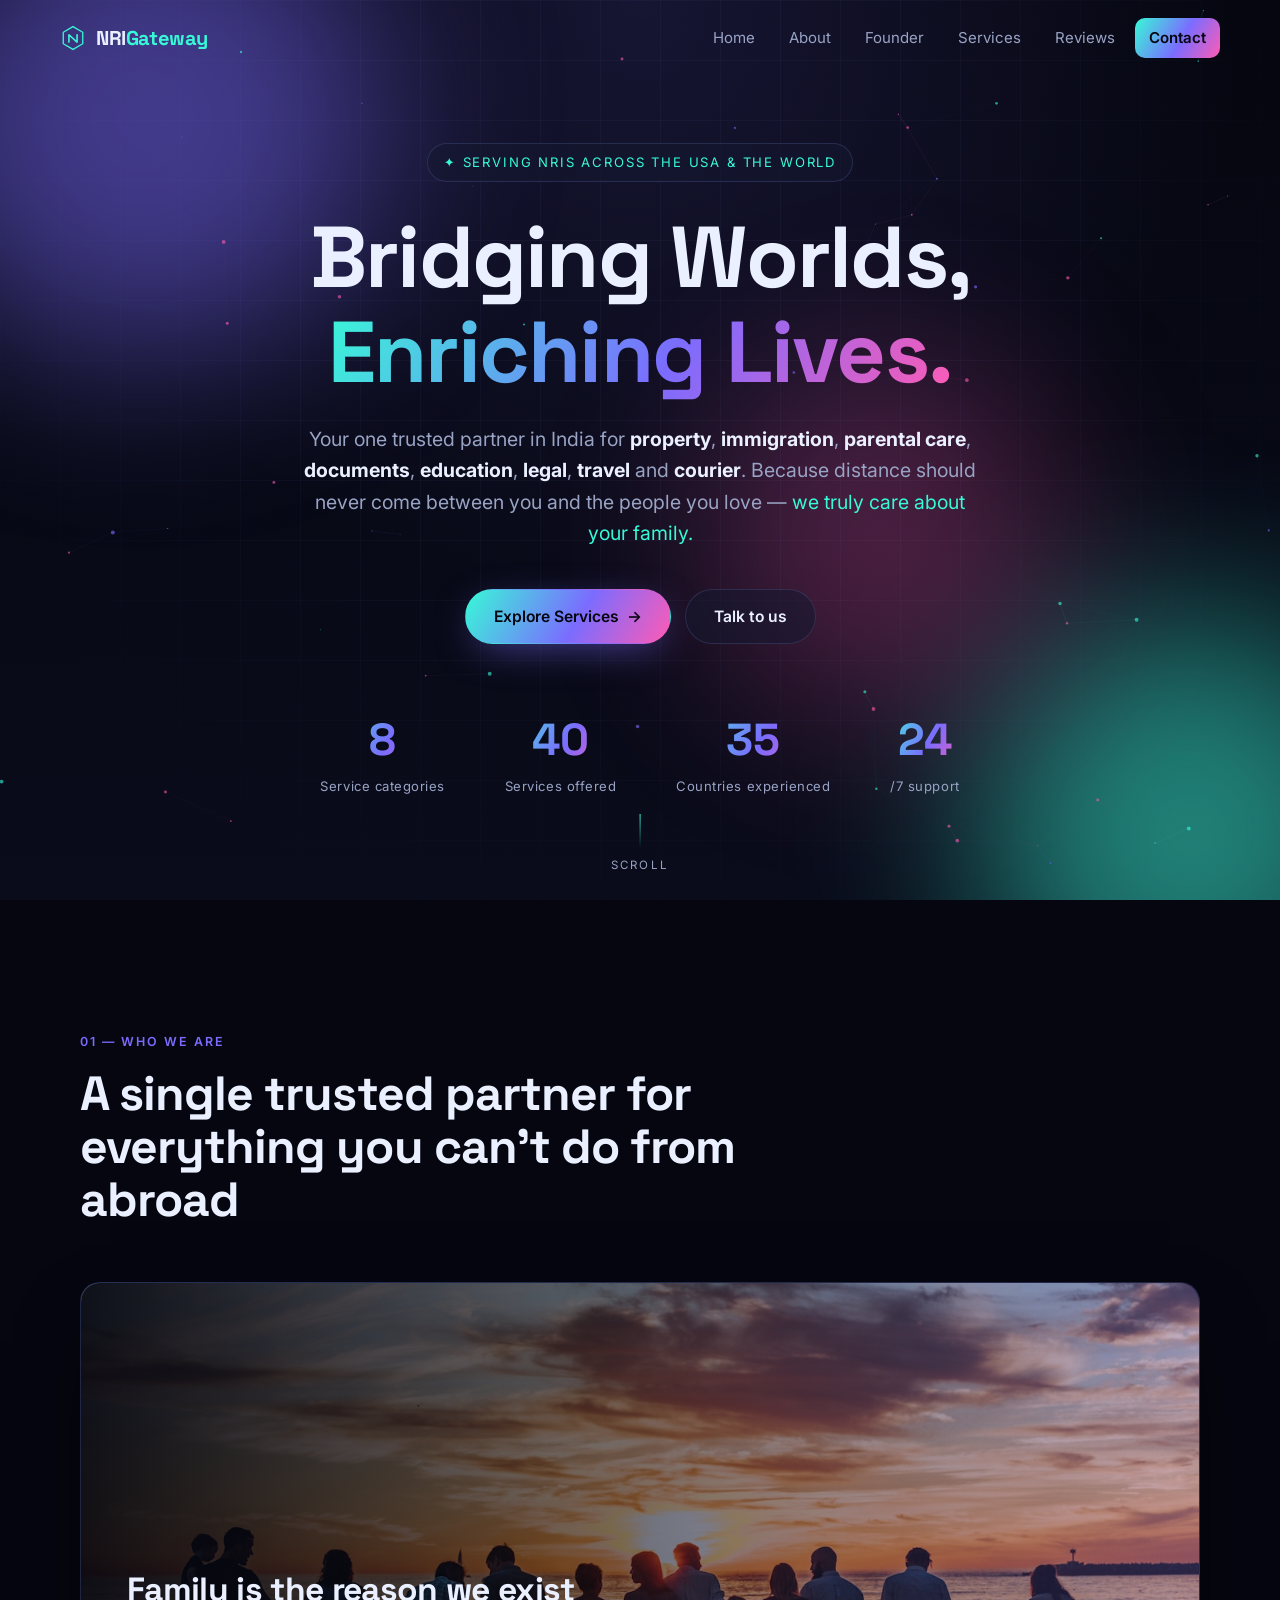
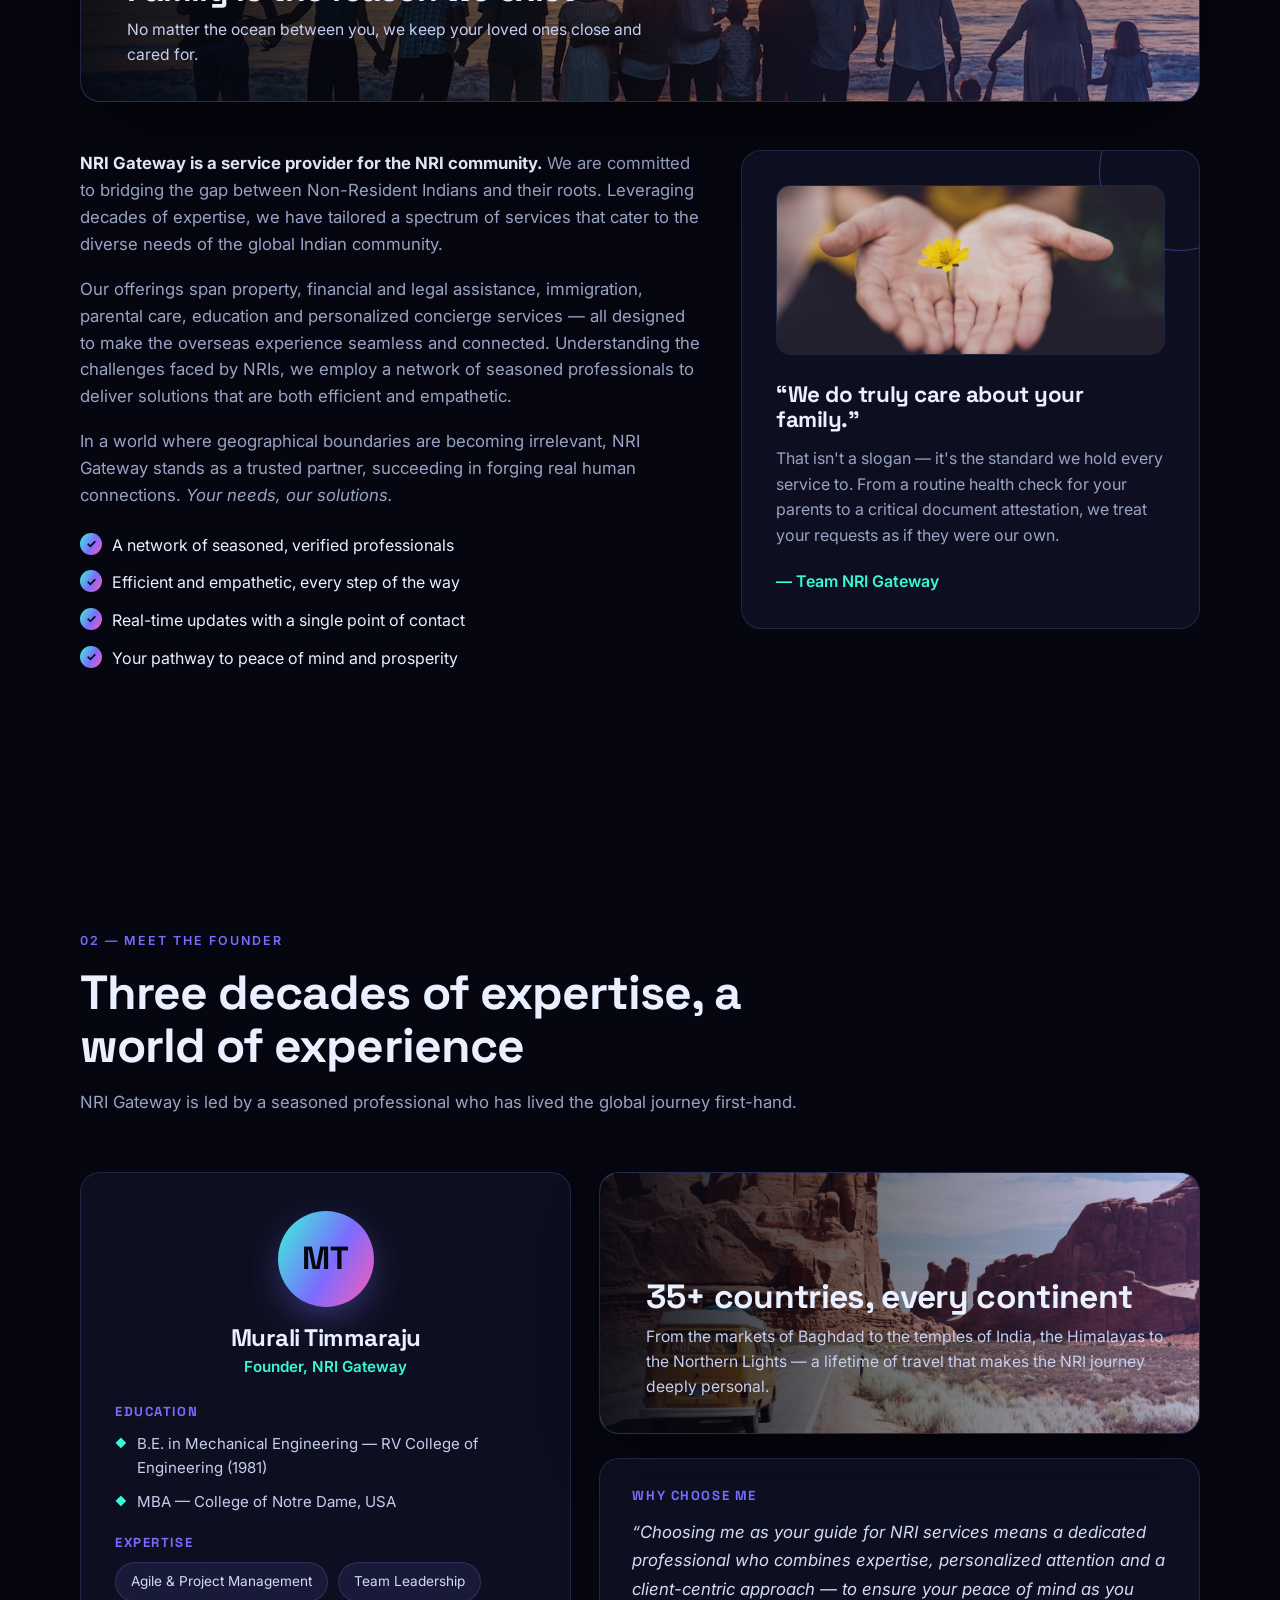
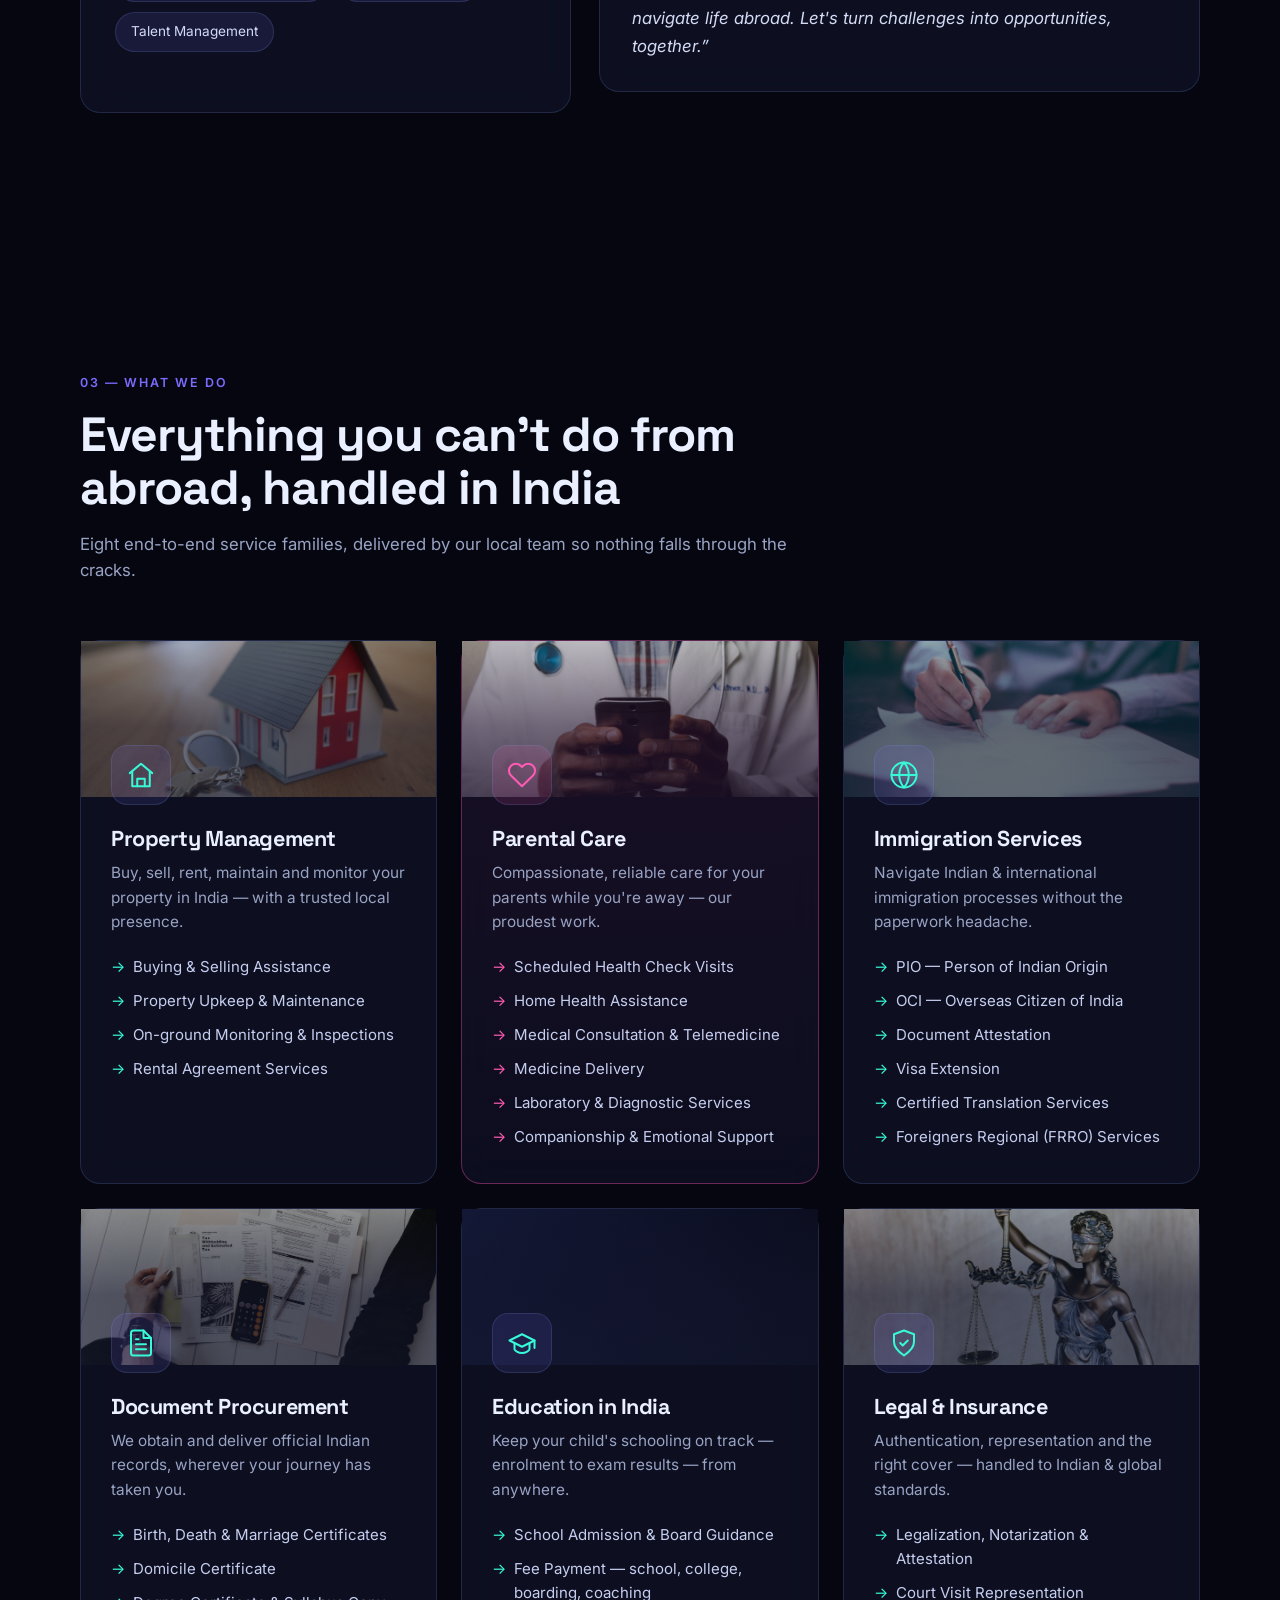
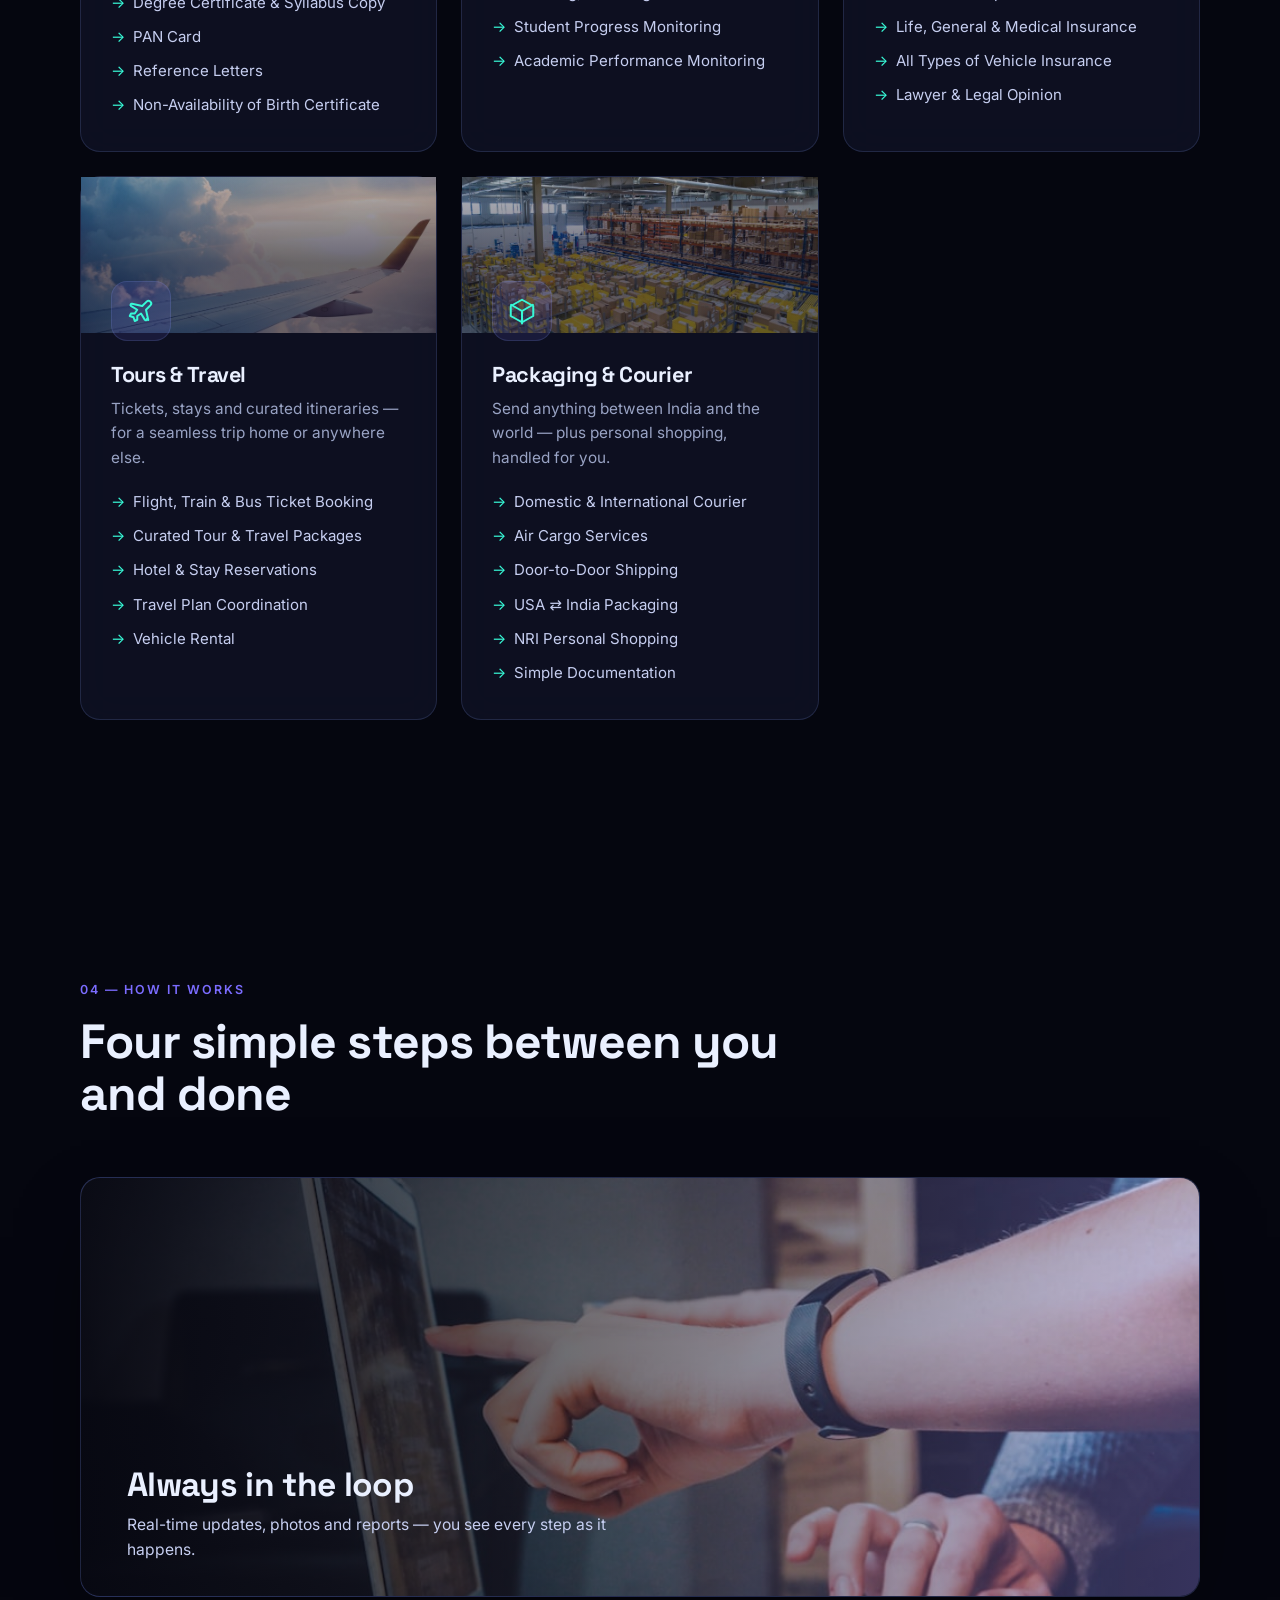
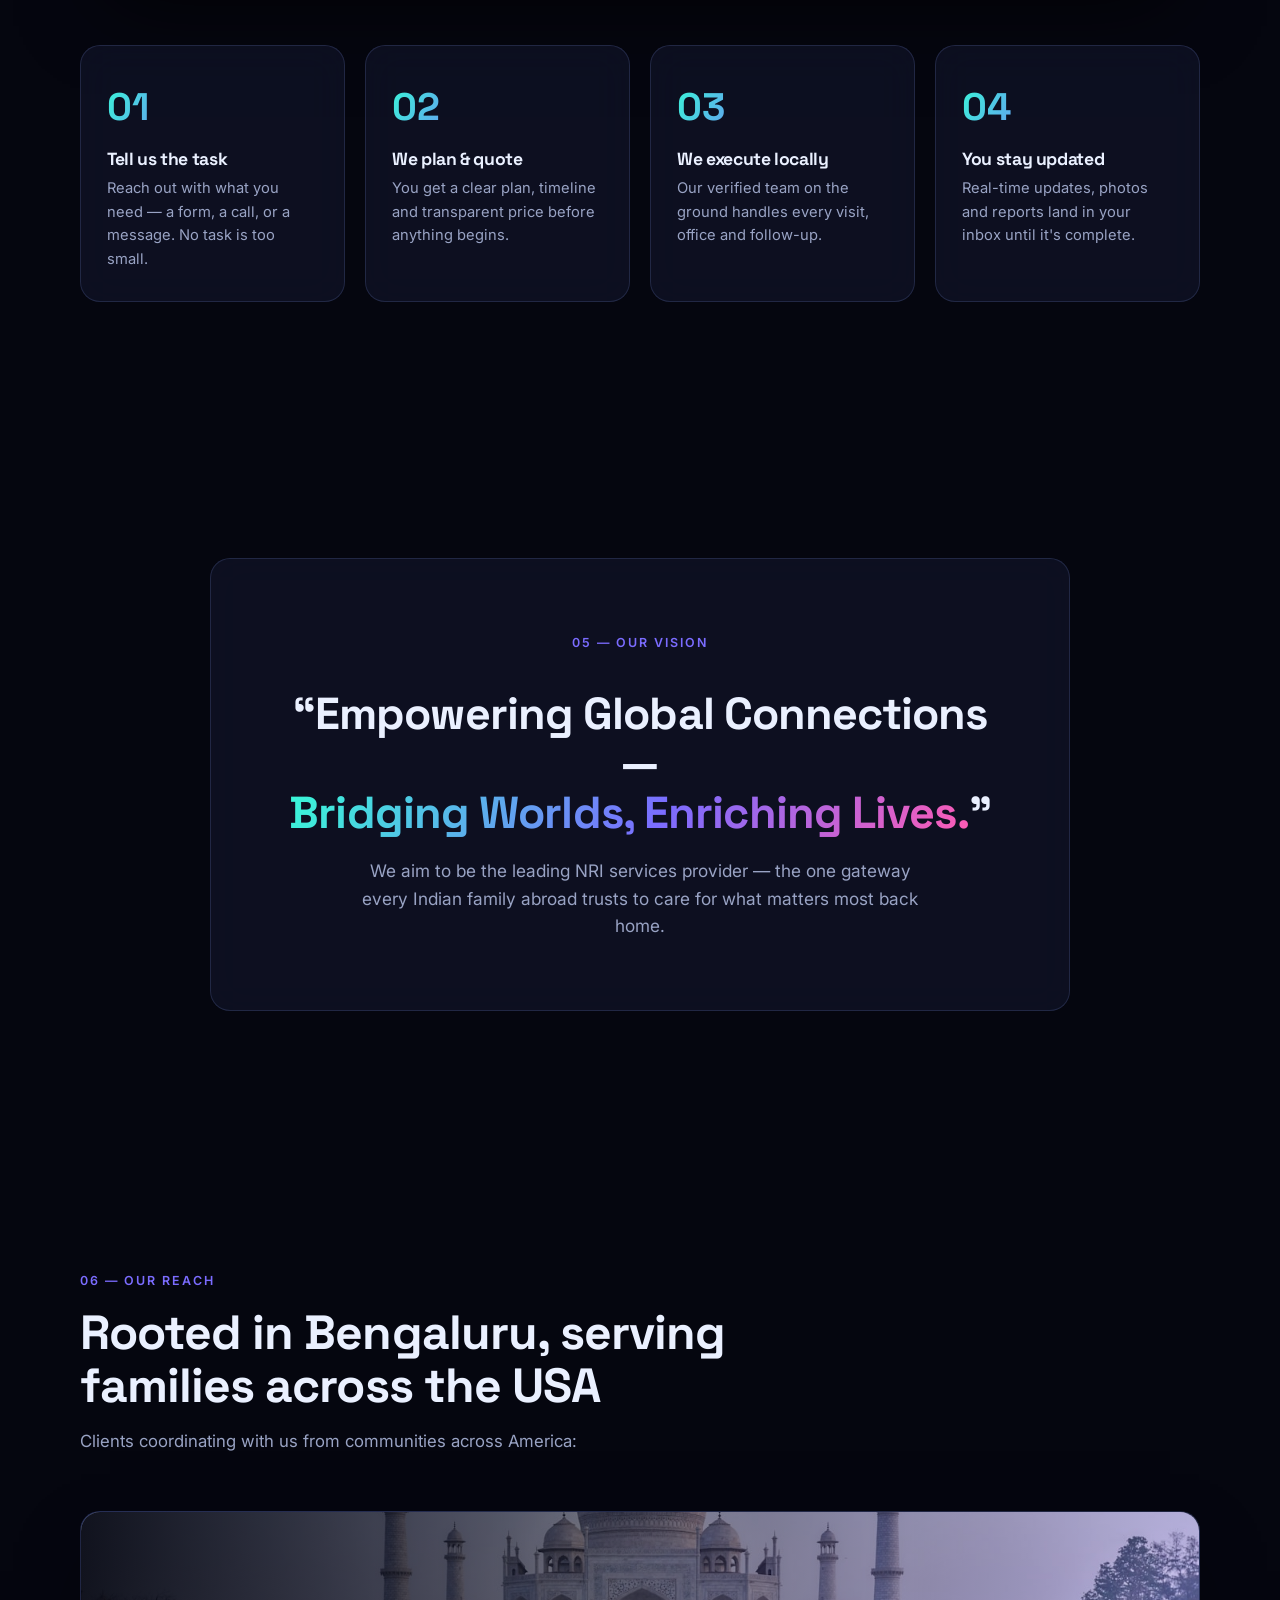
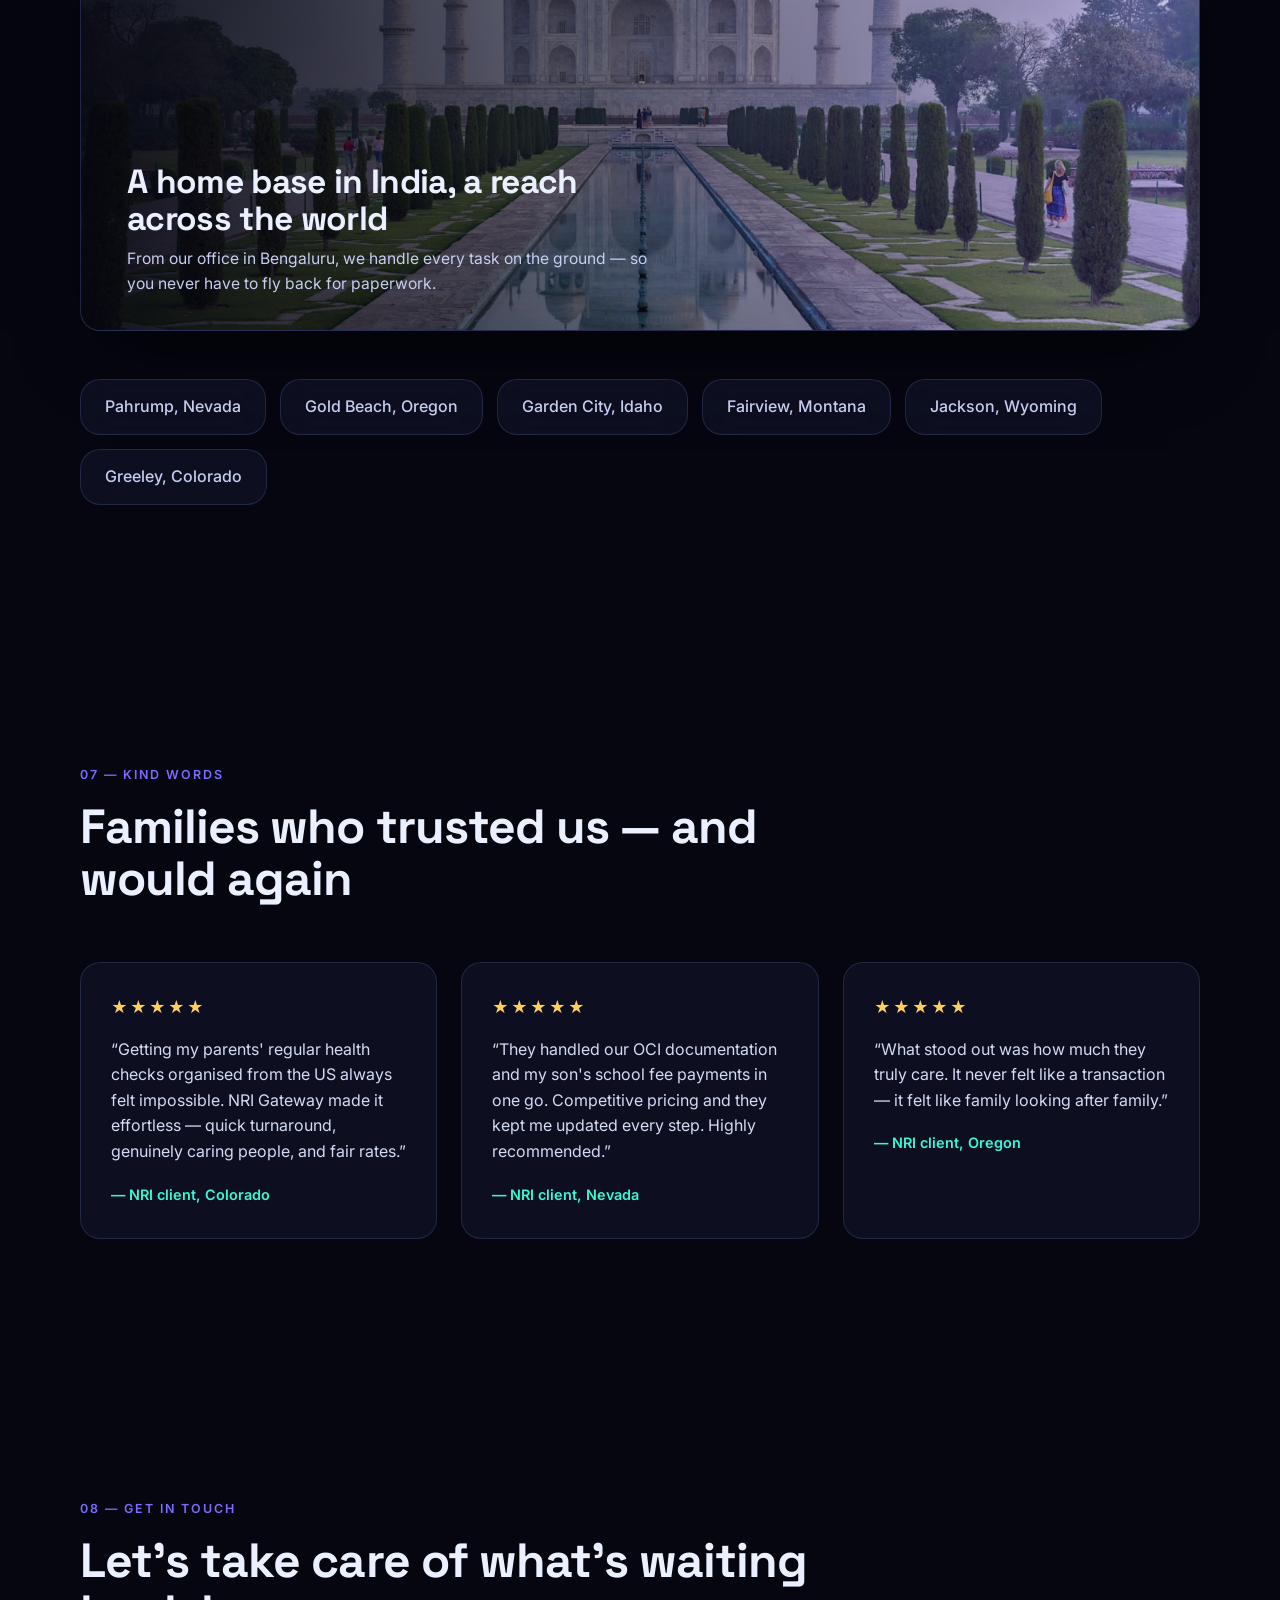
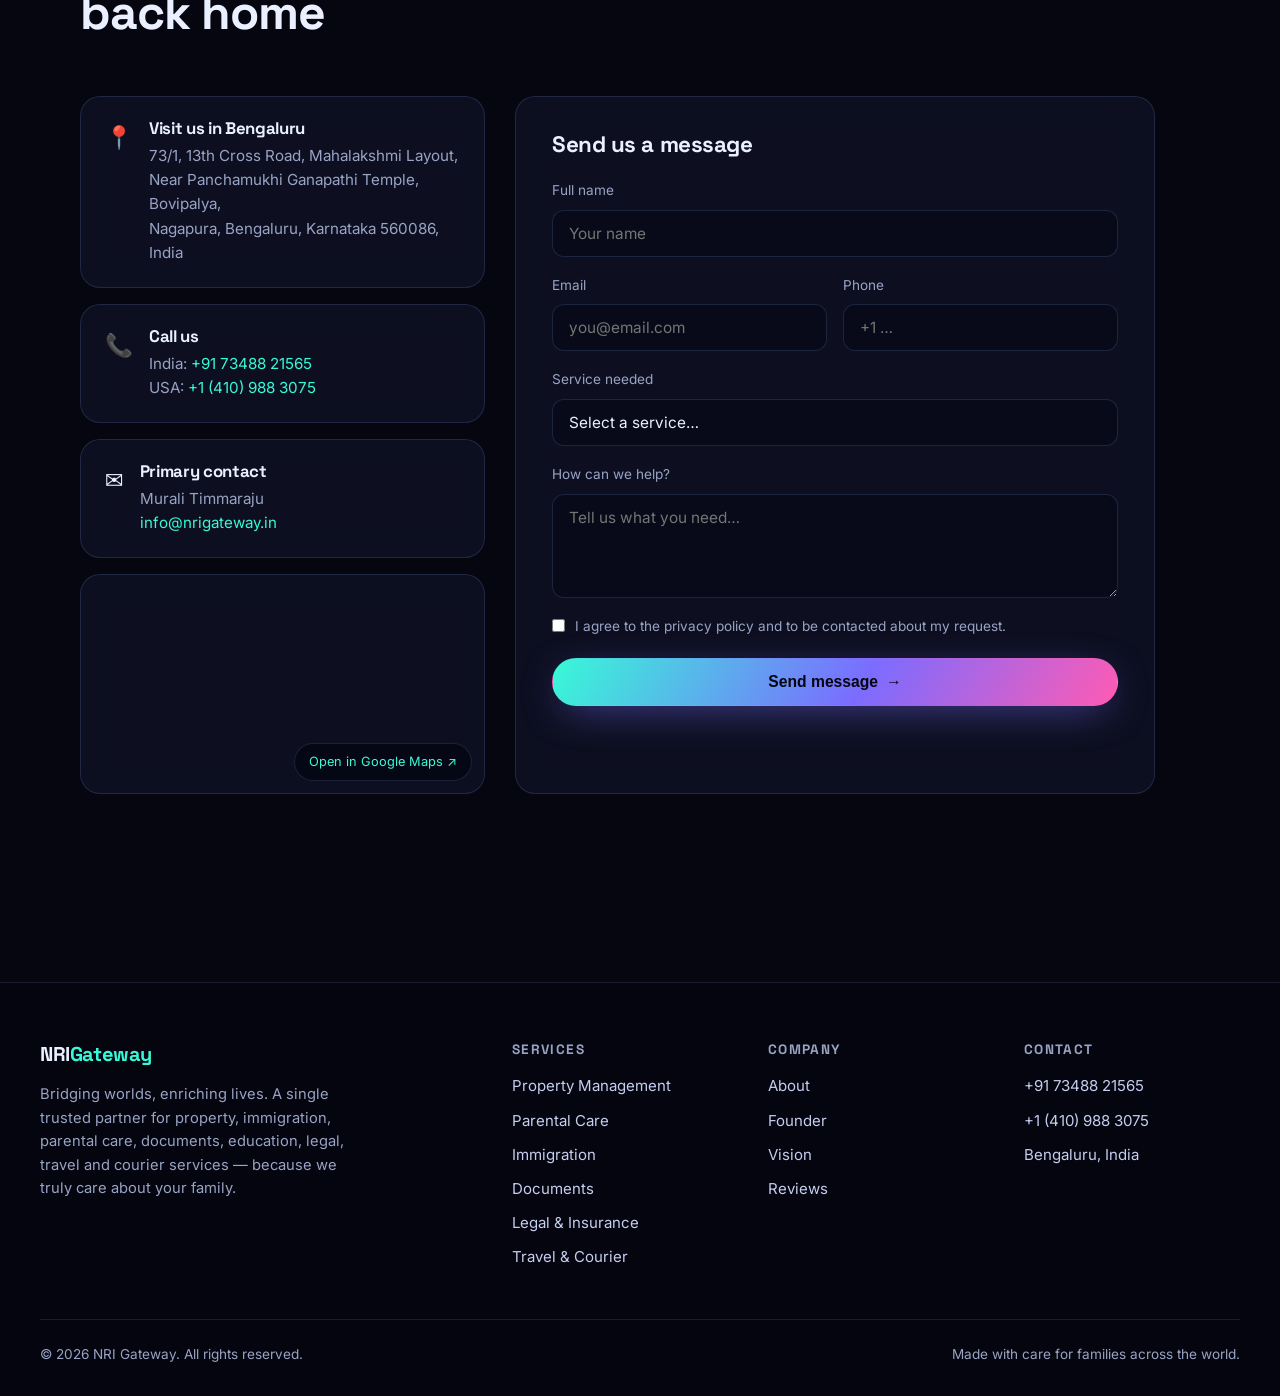
==== commit 2f0179c0: "Expand site to 8 service categories + founder profile Update content from NRI-Gateway brief: new Abo" ====
--- a/index.html
+++ b/index.html
@@ -4,10 +4,10 @@
   <meta charset="UTF-8" />
   <meta name="viewport" content="width=device-width, initial-scale=1.0" />
   <title>NRI Gateway — Bridging Worlds, Enriching Lives</title>
-  <meta name="description" content="NRI Gateway is your trusted partner in India for Immigration, Education and Parental Care services. We truly care about your family — wherever you are in the world." />
-  <meta name="keywords" content="NRI services, OCI, PIO, document attestation, parental care India, NRI education, Bangalore NRI services" />
+  <meta name="description" content="NRI Gateway is your trusted partner in India — property management, immigration, parental care, document procurement, education, legal & insurance, travel and courier services for Non-Resident Indians. We truly care about your family, wherever you are." />
+  <meta name="keywords" content="NRI services, OCI, PIO, property management NRI, document procurement, parental care India, NRI education, legal insurance NRI, courier shipping India USA, Bangalore NRI services" />
   <meta property="og:title" content="NRI Gateway — Bridging Worlds, Enriching Lives" />
-  <meta property="og:description" content="Trusted NRI services for Immigration, Education & Parental Care in India." />
+  <meta property="og:description" content="Complete NRI services in India: property, immigration, parental care, documents, education, legal, travel & courier." />
   <meta property="og:type" content="website" />
   <link rel="icon" type="image/svg+xml" href="favicon.svg" />
   <link rel="apple-touch-icon" href="favicon.svg" />
@@ -21,7 +21,8 @@
     "@context": "https://schema.org",
     "@type": "ProfessionalService",
     "name": "NRI Gateway",
-    "description": "NRI services provider for Immigration, Education and Parental Care in India.",
+    "description": "NRI services provider in India: property management, immigration, parental care, document procurement, education, legal & insurance, tours & travel, and packaging & courier.",
+    "founder": { "@type": "Person", "name": "Murali Timmaraju" },
     "url": "https://nrigateway.in",
     "telephone": "+91-7348821565",
     "address": {
@@ -66,8 +67,8 @@
     <nav class="nav-links" id="navLinks">
       <a href="#home">Home</a>
       <a href="#about">About</a>
+      <a href="#founder">Founder</a>
       <a href="#services">Services</a>
-      <a href="#vision">Vision</a>
       <a href="#reviews">Reviews</a>
       <a href="#contact" class="nav-cta">Contact</a>
     </nav>
@@ -82,18 +83,19 @@
         Bridging Worlds,<br /><span class="grad-text">Enriching Lives.</span>
       </h1>
       <p class="hero-sub">
-        Your trusted gateway in India for <strong>Immigration</strong>, <strong>Education</strong> and
-        <strong>Parental Care</strong>. Because distance should never come between you and the people you love —
-        <em>we truly care about your family.</em>
+        Your one trusted partner in India for <strong>property</strong>, <strong>immigration</strong>,
+        <strong>parental care</strong>, <strong>documents</strong>, <strong>education</strong>, <strong>legal</strong>,
+        <strong>travel</strong> and <strong>courier</strong>. Because distance should never come between you and the
+        people you love — <em>we truly care about your family.</em>
       </p>
       <div class="hero-actions">
         <a href="#services" class="btn btn-primary">Explore Services <span>→</span></a>
         <a href="#contact" class="btn btn-ghost">Talk to us</a>
       </div>
       <div class="hero-stats">
-        <div><b data-count="500">0</b><span>Families served</span></div>
-        <div><b data-count="15">0</b><span>Service types</span></div>
-        <div><b data-count="6">0</b><span>US regions</span></div>
+        <div><b data-count="8">0</b><span>Service categories</span></div>
+        <div><b data-count="40">0</b><span>Services offered</span></div>
+        <div><b data-count="35">0</b><span>Countries experienced</span></div>
         <div><b data-count="24">0</b><span>/7 support</span></div>
       </div>
     </div>
@@ -116,20 +118,25 @@
     <div class="about-grid">
       <div class="about-text">
         <p>
-          Living overseas comes with a long list of things that still need attention back home — paperwork,
-          your children's education, and above all, ageing parents who need care. <strong>NRI Gateway</strong>
-          is the portal built to handle exactly those tasks, in India and the USA, on your behalf.
+          <strong>NRI Gateway is a service provider for the NRI community.</strong> We are committed to bridging
+          the gap between Non-Resident Indians and their roots. Leveraging decades of expertise, we have tailored
+          a spectrum of services that cater to the diverse needs of the global Indian community.
         </p>
         <p>
-          We act as your eyes, hands and heart on the ground — coordinating with hospitals, schools and
-          government offices so you can stay focused on your life abroad while knowing everything at home is
-          in dependable hands.
+          Our offerings span property, financial and legal assistance, immigration, parental care, education and
+          personalized concierge services — all designed to make the overseas experience seamless and connected.
+          Understanding the challenges faced by NRIs, we employ a network of seasoned professionals to deliver
+          solutions that are both efficient and empathetic.
+        </p>
+        <p>
+          In a world where geographical boundaries are becoming irrelevant, NRI Gateway stands as a trusted
+          partner, succeeding in forging real human connections. <em>Your needs, our solutions.</em>
         </p>
         <ul class="check-list">
-          <li>Verified, background-checked professionals</li>
-          <li>Transparent pricing &amp; competitive rates</li>
-          <li>Quick turnaround with real-time updates</li>
-          <li>One point of contact for every request</li>
+          <li>A network of seasoned, verified professionals</li>
+          <li>Efficient and empathetic, every step of the way</li>
+          <li>Real-time updates with a single point of contact</li>
+          <li>Your pathway to peace of mind and prosperity</li>
         </ul>
       </div>
       <div class="about-card glass">
@@ -143,15 +150,100 @@
     </div>
   </section>
 
+  <!-- Founder -->
+  <section class="section" id="founder">
+    <div class="section-head">
+      <span class="tag">02 — Meet the founder</span>
+      <h2>Three decades of expertise, a world of experience</h2>
+      <p class="section-lead">NRI Gateway is led by a seasoned professional who has lived the global journey first-hand.</p>
+    </div>
+    <div class="founder-grid">
+      <div class="founder-card glass">
+        <div class="founder-avatar">MT</div>
+        <h3>Murali Timmaraju</h3>
+        <p class="founder-role">Founder, NRI Gateway</p>
+        <div class="founder-block">
+          <h4>Education</h4>
+          <ul>
+            <li>B.E. in Mechanical Engineering — RV College of Engineering (1981)</li>
+            <li>MBA — College of Notre Dame, USA</li>
+          </ul>
+        </div>
+        <div class="founder-block">
+          <h4>Expertise</h4>
+          <div class="chips">
+            <span>Agile &amp; Project Management</span>
+            <span>Team Leadership</span>
+            <span>Talent Management</span>
+          </div>
+        </div>
+      </div>
+      <div class="founder-side">
+        <figure class="media-banner">
+          <img src="images/travel-journey.jpg" alt="An open road winding through a dramatic landscape" loading="lazy" onerror="this.style.display='none'" />
+          <figcaption>
+            <h3>35+ countries, every continent</h3>
+            <p>From the markets of Baghdad to the temples of India, the Himalayas to the Northern Lights — a lifetime of travel that makes the NRI journey deeply personal.</p>
+          </figcaption>
+        </figure>
+        <div class="founder-why glass">
+          <h4>Why choose me</h4>
+          <p>“Choosing me as your guide for NRI services means a dedicated professional who combines expertise,
+            personalized attention and a client-centric approach — to ensure your peace of mind as you navigate
+            life abroad. Let's turn challenges into opportunities, together.”</p>
+        </div>
+      </div>
+    </div>
+  </section>
+
   <!-- Services -->
   <section class="section" id="services">
     <div class="section-head">
-      <span class="tag">02 — What we do</span>
-      <h2>Three pillars of care, engineered for peace of mind</h2>
-      <p class="section-lead">Every service is handled end-to-end by our local team so nothing falls through the cracks.</p>
+      <span class="tag">03 — What we do</span>
+      <h2>Everything you can't do from abroad, handled in India</h2>
+      <p class="section-lead">Eight end-to-end service families, delivered by our local team so nothing falls through the cracks.</p>
     </div>
 
     <div class="services-grid">
+      <!-- Property Management -->
+      <article class="svc-card glass" data-tilt>
+        <div class="svc-media">
+          <img src="images/property-management.jpg" alt="A model house with keys" loading="lazy" onerror="this.style.display='none'" />
+        </div>
+        <div class="svc-icon">
+          <svg viewBox="0 0 24 24" width="30" height="30" fill="none" stroke="currentColor" stroke-width="1.6" stroke-linecap="round" stroke-linejoin="round"><path d="M3 10.5 12 3l9 7.5"/><path d="M5 9.5V21h14V9.5"/><path d="M9 21v-6h6v6"/></svg>
+        </div>
+        <h3>Property Management</h3>
+        <p class="svc-desc">Buy, sell, rent, maintain and monitor your property in India — with a trusted local presence.</p>
+        <ul>
+          <li>Buying &amp; Selling Assistance</li>
+          <li>Property Upkeep &amp; Maintenance</li>
+          <li>On-ground Monitoring &amp; Inspections</li>
+          <li>Rental Agreement Services</li>
+        </ul>
+      </article>
+
+      <!-- Parental Care (featured) -->
+      <article class="svc-card glass featured" data-tilt>
+        <span class="svc-badge">Most requested</span>
+        <div class="svc-media">
+          <img src="images/parental-care-doctor.jpg" alt="Doctor providing medical care" loading="lazy" onerror="this.style.display='none'" />
+        </div>
+        <div class="svc-icon">
+          <svg viewBox="0 0 24 24" width="30" height="30" fill="none" stroke="currentColor" stroke-width="1.6" stroke-linecap="round" stroke-linejoin="round"><path d="M20.8 4.6a5.5 5.5 0 00-7.8 0L12 5.6l-1-1a5.5 5.5 0 10-7.8 7.8l1 1L12 21l7.8-7.6 1-1a5.5 5.5 0 000-7.8z"/></svg>
+        </div>
+        <h3>Parental Care</h3>
+        <p class="svc-desc">Compassionate, reliable care for your parents while you're away — our proudest work.</p>
+        <ul>
+          <li>Scheduled Health Check Visits</li>
+          <li>Home Health Assistance</li>
+          <li>Medical Consultation &amp; Telemedicine</li>
+          <li>Medicine Delivery</li>
+          <li>Laboratory &amp; Diagnostic Services</li>
+          <li>Companionship &amp; Emotional Support</li>
+        </ul>
+      </article>
+
       <!-- Immigration -->
       <article class="svc-card glass" data-tilt>
         <div class="svc-media">
@@ -161,7 +253,7 @@
           <svg viewBox="0 0 24 24" width="30" height="30" fill="none" stroke="currentColor" stroke-width="1.6" stroke-linecap="round" stroke-linejoin="round"><path d="M12 2a10 10 0 100 20 10 10 0 000-20z"/><path d="M2 12h20M12 2a15 15 0 010 20M12 2a15 15 0 000 20"/></svg>
         </div>
         <h3>Immigration Services</h3>
-        <p class="svc-desc">Navigate Indian &amp; US immigration processes without the paperwork headache.</p>
+        <p class="svc-desc">Navigate Indian &amp; international immigration processes without the paperwork headache.</p>
         <ul>
           <li>PIO — Person of Indian Origin</li>
           <li>OCI — Overseas Citizen of India</li>
@@ -172,6 +264,26 @@
         </ul>
       </article>
 
+      <!-- Document Procurement -->
+      <article class="svc-card glass" data-tilt>
+        <div class="svc-media">
+          <img src="images/document-procurement.jpg" alt="Official paperwork and forms" loading="lazy" onerror="this.style.display='none'" />
+        </div>
+        <div class="svc-icon">
+          <svg viewBox="0 0 24 24" width="30" height="30" fill="none" stroke="currentColor" stroke-width="1.6" stroke-linecap="round" stroke-linejoin="round"><path d="M14 2H6a2 2 0 00-2 2v16a2 2 0 002 2h12a2 2 0 002-2V8z"/><path d="M14 2v6h6"/><path d="M8 13h8M8 17h8M8 9h2"/></svg>
+        </div>
+        <h3>Document Procurement</h3>
+        <p class="svc-desc">We obtain and deliver official Indian records, wherever your journey has taken you.</p>
+        <ul>
+          <li>Birth, Death &amp; Marriage Certificates</li>
+          <li>Domicile Certificate</li>
+          <li>Degree Certificate &amp; Syllabus Copy</li>
+          <li>PAN Card</li>
+          <li>Reference Letters</li>
+          <li>Non-Availability of Birth Certificate</li>
+        </ul>
+      </article>
+
       <!-- Education -->
       <article class="svc-card glass" data-tilt>
         <div class="svc-media">
@@ -183,33 +295,68 @@
         <h3>Education in India</h3>
         <p class="svc-desc">Keep your child's schooling on track — enrolment to exam results — from anywhere.</p>
         <ul>
-          <li>School Admissions &amp; Board Guidance</li>
+          <li>School Admission &amp; Board Guidance</li>
           <li>Fee Payment — school, college, boarding, coaching</li>
           <li>Student Progress Monitoring</li>
-          <li>Academic Performance Reports</li>
-          <li>Liaison with schools &amp; institutions</li>
-          <li>Guardian &amp; local support</li>
-        </ul>
-      </article>
-
-      <!-- Parental -->
-      <article class="svc-card glass featured" data-tilt>
-        <span class="svc-badge">Most requested</span>
-        <div class="svc-media">
-          <img src="images/parental-care-doctor.jpg" alt="Doctor providing medical care" loading="lazy" onerror="this.style.display='none'" />
-        </div>
-        <div class="svc-icon">
-          <svg viewBox="0 0 24 24" width="30" height="30" fill="none" stroke="currentColor" stroke-width="1.6" stroke-linecap="round" stroke-linejoin="round"><path d="M20.8 4.6a5.5 5.5 0 00-7.8 0L12 5.6l-1-1a5.5 5.5 0 10-7.8 7.8l1 1L12 21l7.8-7.6 1-1a5.5 5.5 0 000-7.8z"/></svg>
-        </div>
-        <h3>Parental Care</h3>
-        <p class="svc-desc">Compassionate, reliable care for your parents while you're away — our proudest work.</p>
-        <ul>
-          <li>Scheduled Health Check Visits</li>
-          <li>Home Health Assistance</li>
-          <li>Doctor &amp; Medical Consultation</li>
-          <li>Medicine Delivery to their door</li>
-          <li>Laboratory &amp; Diagnostic Services</li>
-          <li>Companionship &amp; everyday care</li>
+          <li>Academic Performance Monitoring</li>
+        </ul>
+      </article>
+
+      <!-- Legal & Insurance -->
+      <article class="svc-card glass" data-tilt>
+        <div class="svc-media">
+          <img src="images/legal-insurance.jpg" alt="Statue of Lady Justice holding scales" loading="lazy" onerror="this.style.display='none'" />
+        </div>
+        <div class="svc-icon">
+          <svg viewBox="0 0 24 24" width="30" height="30" fill="none" stroke="currentColor" stroke-width="1.6" stroke-linecap="round" stroke-linejoin="round"><path d="M12 2l8 3v6c0 5-3.5 8-8 11-4.5-3-8-6-8-11V5z"/><path d="M9 12l2 2 4-4"/></svg>
+        </div>
+        <h3>Legal &amp; Insurance</h3>
+        <p class="svc-desc">Authentication, representation and the right cover — handled to Indian &amp; global standards.</p>
+        <ul>
+          <li>Legalization, Notarization &amp; Attestation</li>
+          <li>Court Visit Representation</li>
+          <li>Life, General &amp; Medical Insurance</li>
+          <li>All Types of Vehicle Insurance</li>
+          <li>Lawyer &amp; Legal Opinion</li>
+        </ul>
+      </article>
+
+      <!-- Tours & Travel -->
+      <article class="svc-card glass" data-tilt>
+        <div class="svc-media">
+          <img src="images/tours-travel.jpg" alt="Airplane wing above the clouds at sunset" loading="lazy" onerror="this.style.display='none'" />
+        </div>
+        <div class="svc-icon">
+          <svg viewBox="0 0 24 24" width="30" height="30" fill="none" stroke="currentColor" stroke-width="1.6" stroke-linecap="round" stroke-linejoin="round"><path d="M17.8 19.2 16 11l3.5-3.5a2.1 2.1 0 00-3-3L13 8 4.8 6.2a1 1 0 00-.9 1.7L9 11l-2 3H4l-1 2 3 1 1 3 2-1v-3l3-2 3.1 5.1a1 1 0 001.7-.9z"/></svg>
+        </div>
+        <h3>Tours &amp; Travel</h3>
+        <p class="svc-desc">Tickets, stays and curated itineraries — for a seamless trip home or anywhere else.</p>
+        <ul>
+          <li>Flight, Train &amp; Bus Ticket Booking</li>
+          <li>Curated Tour &amp; Travel Packages</li>
+          <li>Hotel &amp; Stay Reservations</li>
+          <li>Travel Plan Coordination</li>
+          <li>Vehicle Rental</li>
+        </ul>
+      </article>
+
+      <!-- Packaging & Courier -->
+      <article class="svc-card glass" data-tilt>
+        <div class="svc-media">
+          <img src="images/packaging-courier.jpg" alt="A warehouse filled with parcels ready to ship" loading="lazy" onerror="this.style.display='none'" />
+        </div>
+        <div class="svc-icon">
+          <svg viewBox="0 0 24 24" width="30" height="30" fill="none" stroke="currentColor" stroke-width="1.6" stroke-linecap="round" stroke-linejoin="round"><path d="M21 16V8l-9-5-9 5v8l9 5 9-5z"/><path d="M3.3 7 12 12l8.7-5M12 22V12"/></svg>
+        </div>
+        <h3>Packaging &amp; Courier</h3>
+        <p class="svc-desc">Send anything between India and the world — plus personal shopping, handled for you.</p>
+        <ul>
+          <li>Domestic &amp; International Courier</li>
+          <li>Air Cargo Services</li>
+          <li>Door-to-Door Shipping</li>
+          <li>USA ⇄ India Packaging</li>
+          <li>NRI Personal Shopping</li>
+          <li>Simple Documentation</li>
         </ul>
       </article>
     </div>
@@ -218,7 +365,7 @@
   <!-- Process -->
   <section class="section" id="process">
     <div class="section-head">
-      <span class="tag">03 — How it works</span>
+      <span class="tag">04 — How it works</span>
       <h2>Four simple steps between you and done</h2>
     </div>
     <figure class="media-banner">
@@ -239,7 +386,7 @@
   <!-- Vision -->
   <section class="section vision" id="vision">
     <div class="vision-inner glass">
-      <span class="tag center">04 — Our vision</span>
+      <span class="tag center">05 — Our vision</span>
       <h2 class="vision-quote">“Empowering Global Connections —<br /><span class="grad-text">Bridging Worlds, Enriching Lives.</span>”</h2>
       <p>We aim to be the leading NRI services provider — the one gateway every Indian family abroad trusts to
         care for what matters most back home.</p>
@@ -249,7 +396,7 @@
   <!-- Reach / regions -->
   <section class="section" id="regions">
     <div class="section-head">
-      <span class="tag">05 — Our reach</span>
+      <span class="tag">06 — Our reach</span>
       <h2>Rooted in Bengaluru, serving families across the USA</h2>
       <p class="section-lead">Clients coordinating with us from communities across America:</p>
     </div>
@@ -273,7 +420,7 @@
   <!-- Reviews -->
   <section class="section" id="reviews">
     <div class="section-head">
-      <span class="tag">06 — Kind words</span>
+      <span class="tag">07 — Kind words</span>
       <h2>Families who trusted us — and would again</h2>
     </div>
     <div class="reviews-grid">
@@ -301,7 +448,7 @@
   <!-- Contact -->
   <section class="section" id="contact">
     <div class="section-head">
-      <span class="tag">07 — Get in touch</span>
+      <span class="tag">08 — Get in touch</span>
       <h2>Let's take care of what's waiting back home</h2>
     </div>
     <div class="contact-grid">
@@ -344,9 +491,14 @@
           <label for="service">Service needed</label>
           <select id="service" name="service">
             <option value="">Select a service…</option>
+            <option>Property Management</option>
+            <option>Parental Care</option>
             <option>Immigration Services</option>
+            <option>Document Procurement</option>
             <option>Education in India</option>
-            <option>Parental Care</option>
+            <option>Legal &amp; Insurance</option>
+            <option>Tours &amp; Travel</option>
+            <option>Packaging &amp; Courier</option>
             <option>Something else</option>
           </select>
         </div>
@@ -363,17 +515,21 @@
     <div class="footer-inner">
       <div class="footer-brand">
         <span class="brand-name">NRI<span>Gateway</span></span>
-        <p>Bridging worlds, enriching lives. Trusted NRI services for immigration, education and parental care — because we truly care about your family.</p>
+        <p>Bridging worlds, enriching lives. A single trusted partner for property, immigration, parental care, documents, education, legal, travel and courier services — because we truly care about your family.</p>
       </div>
       <div class="footer-col">
         <h5>Services</h5>
+        <a href="#services">Property Management</a>
+        <a href="#services">Parental Care</a>
         <a href="#services">Immigration</a>
-        <a href="#services">Education</a>
-        <a href="#services">Parental Care</a>
+        <a href="#services">Documents</a>
+        <a href="#services">Legal &amp; Insurance</a>
+        <a href="#services">Travel &amp; Courier</a>
       </div>
       <div class="footer-col">
         <h5>Company</h5>
         <a href="#about">About</a>
+        <a href="#founder">Founder</a>
         <a href="#vision">Vision</a>
         <a href="#reviews">Reviews</a>
       </div>
--- a/styles.css
+++ b/styles.css
@@ -241,6 +241,30 @@
 .footer-col a:hover { color: var(--c1); }
 .footer-bottom { max-width: var(--maxw); margin: 40px auto 0; padding-top: 24px; border-top: 1px solid var(--line); display: flex; justify-content: space-between; flex-wrap: wrap; gap: 10px; color: var(--muted); font-size: 0.85rem; }
 
+/* ---------- Founder ---------- */
+.founder-grid { display: grid; grid-template-columns: 0.9fr 1.1fr; gap: 28px; align-items: start; }
+.founder-card { padding: 38px 34px; text-align: center; position: relative; overflow: hidden; }
+.founder-avatar {
+  width: 96px; height: 96px; margin: 0 auto 18px; border-radius: 50%;
+  display: grid; place-items: center; font-family: "Space Grotesk"; font-weight: 700; font-size: 2rem;
+  color: #05060f; background: var(--grad); box-shadow: 0 12px 40px -10px rgba(123,108,255,0.6);
+  letter-spacing: 0.02em;
+}
+.founder-card h3 { font-size: 1.5rem; margin-bottom: 4px; }
+.founder-role { color: var(--c1); font-weight: 600; margin-bottom: 26px; font-size: 0.95rem; }
+.founder-block { text-align: left; margin-bottom: 22px; }
+.founder-block h4 { font-size: 0.82rem; letter-spacing: 0.12em; text-transform: uppercase; color: var(--c2); margin-bottom: 12px; }
+.founder-block ul { list-style: none; display: grid; gap: 10px; }
+.founder-block ul li { position: relative; padding-left: 22px; font-size: 0.94rem; color: #c6cef0; }
+.founder-block ul li::before { content: "◆"; position: absolute; left: 0; color: var(--c1); font-size: 0.7rem; top: 3px; }
+.chips { display: flex; flex-wrap: wrap; gap: 10px; }
+.chips span { padding: 8px 15px; border-radius: 100px; font-size: 0.85rem; color: #d4dbf5; background: rgba(123,108,255,0.12); border: 1px solid var(--glass-brd); }
+.founder-side { display: grid; gap: 24px; }
+.founder-side .media-banner { margin-bottom: 0; aspect-ratio: 16 / 7; }
+.founder-why { padding: 30px 32px; }
+.founder-why h4 { font-size: 0.82rem; letter-spacing: 0.12em; text-transform: uppercase; color: var(--c2); margin-bottom: 14px; }
+.founder-why p { color: #d4dbf5; font-size: 1.05rem; line-height: 1.7; font-style: italic; }
+
 /* ---------- Media / images ---------- */
 .media-banner {
   position: relative; border-radius: var(--radius); overflow: hidden; margin-bottom: 48px;
@@ -273,7 +297,7 @@
   .nav-links.open { transform: translateX(0); }
   .nav-links a { width: 100%; font-size: 1.1rem; }
   .nav-toggle { display: flex; z-index: 101; }
-  .about-grid, .contact-grid { grid-template-columns: 1fr; }
+  .about-grid, .contact-grid, .founder-grid { grid-template-columns: 1fr; }
   .services-grid, .reviews-grid { grid-template-columns: 1fr; }
   .steps { grid-template-columns: 1fr 1fr; }
   .footer-inner { grid-template-columns: 1fr 1fr; }
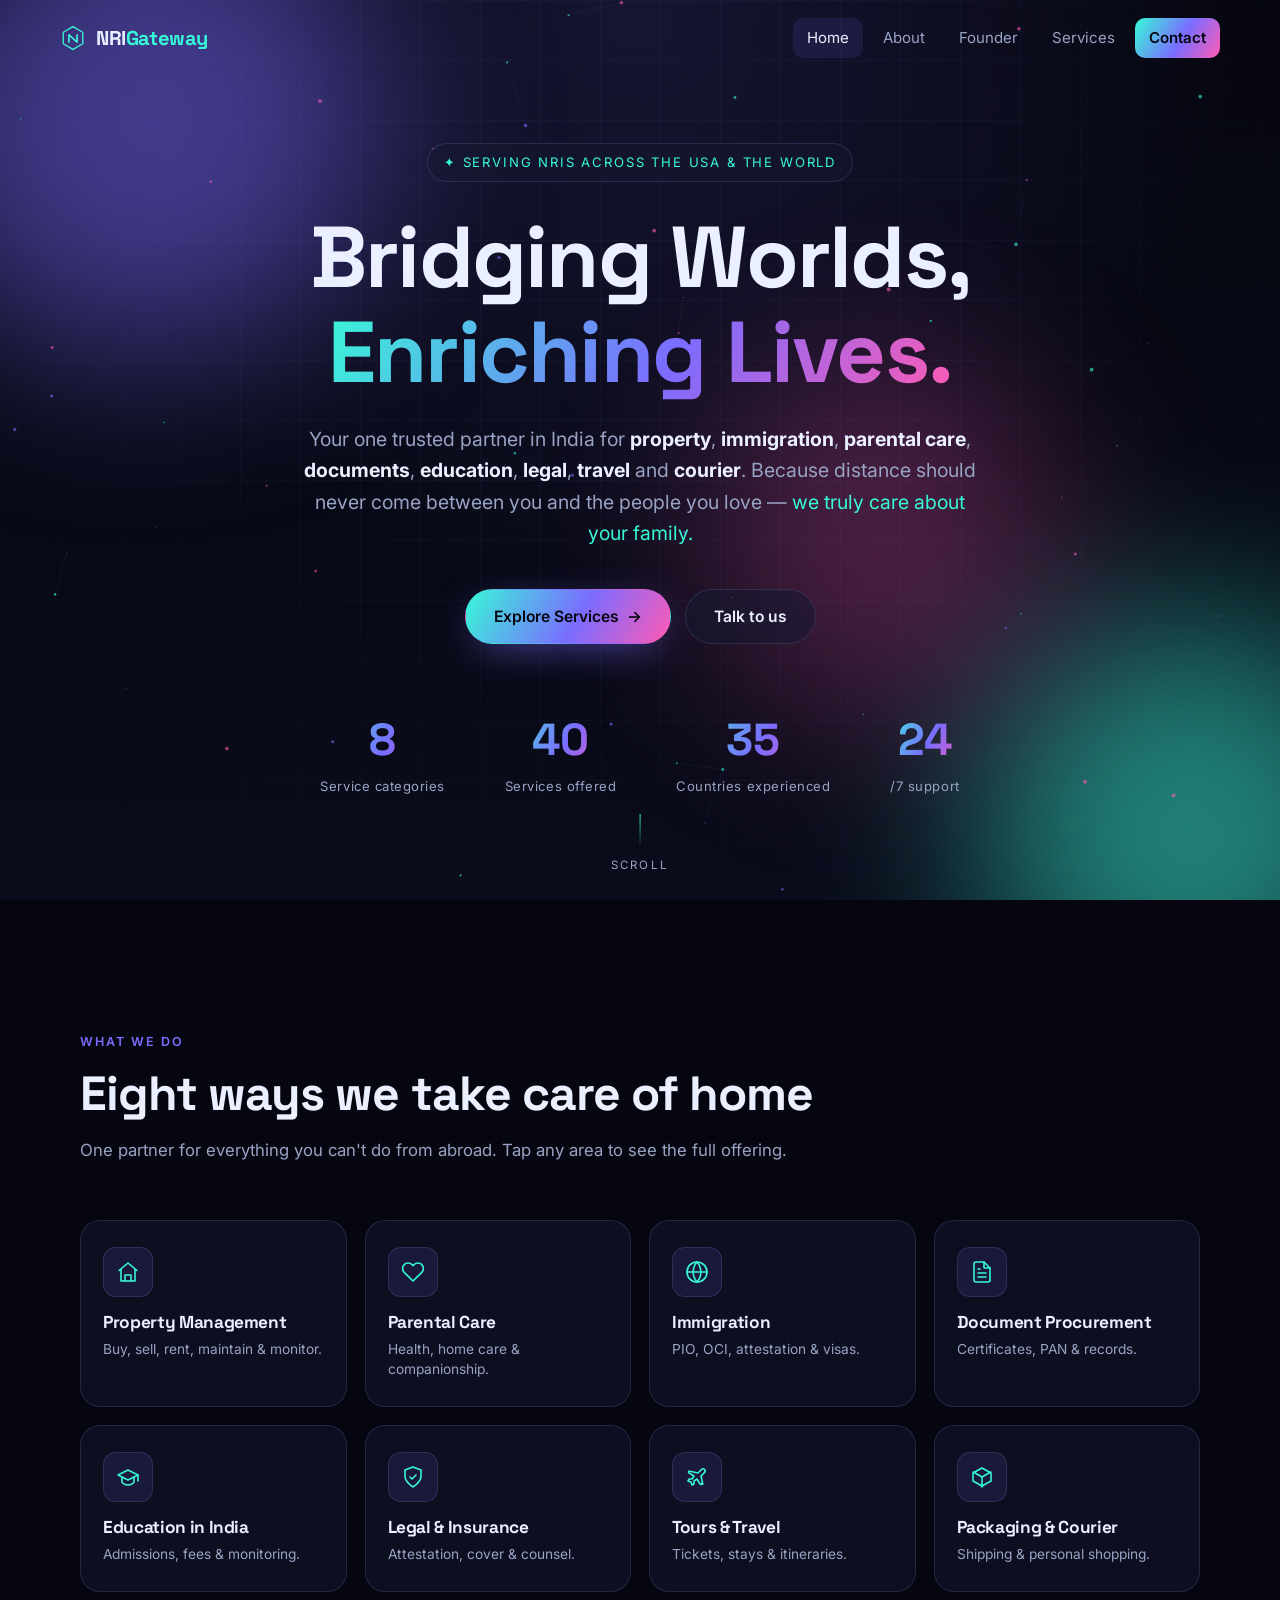
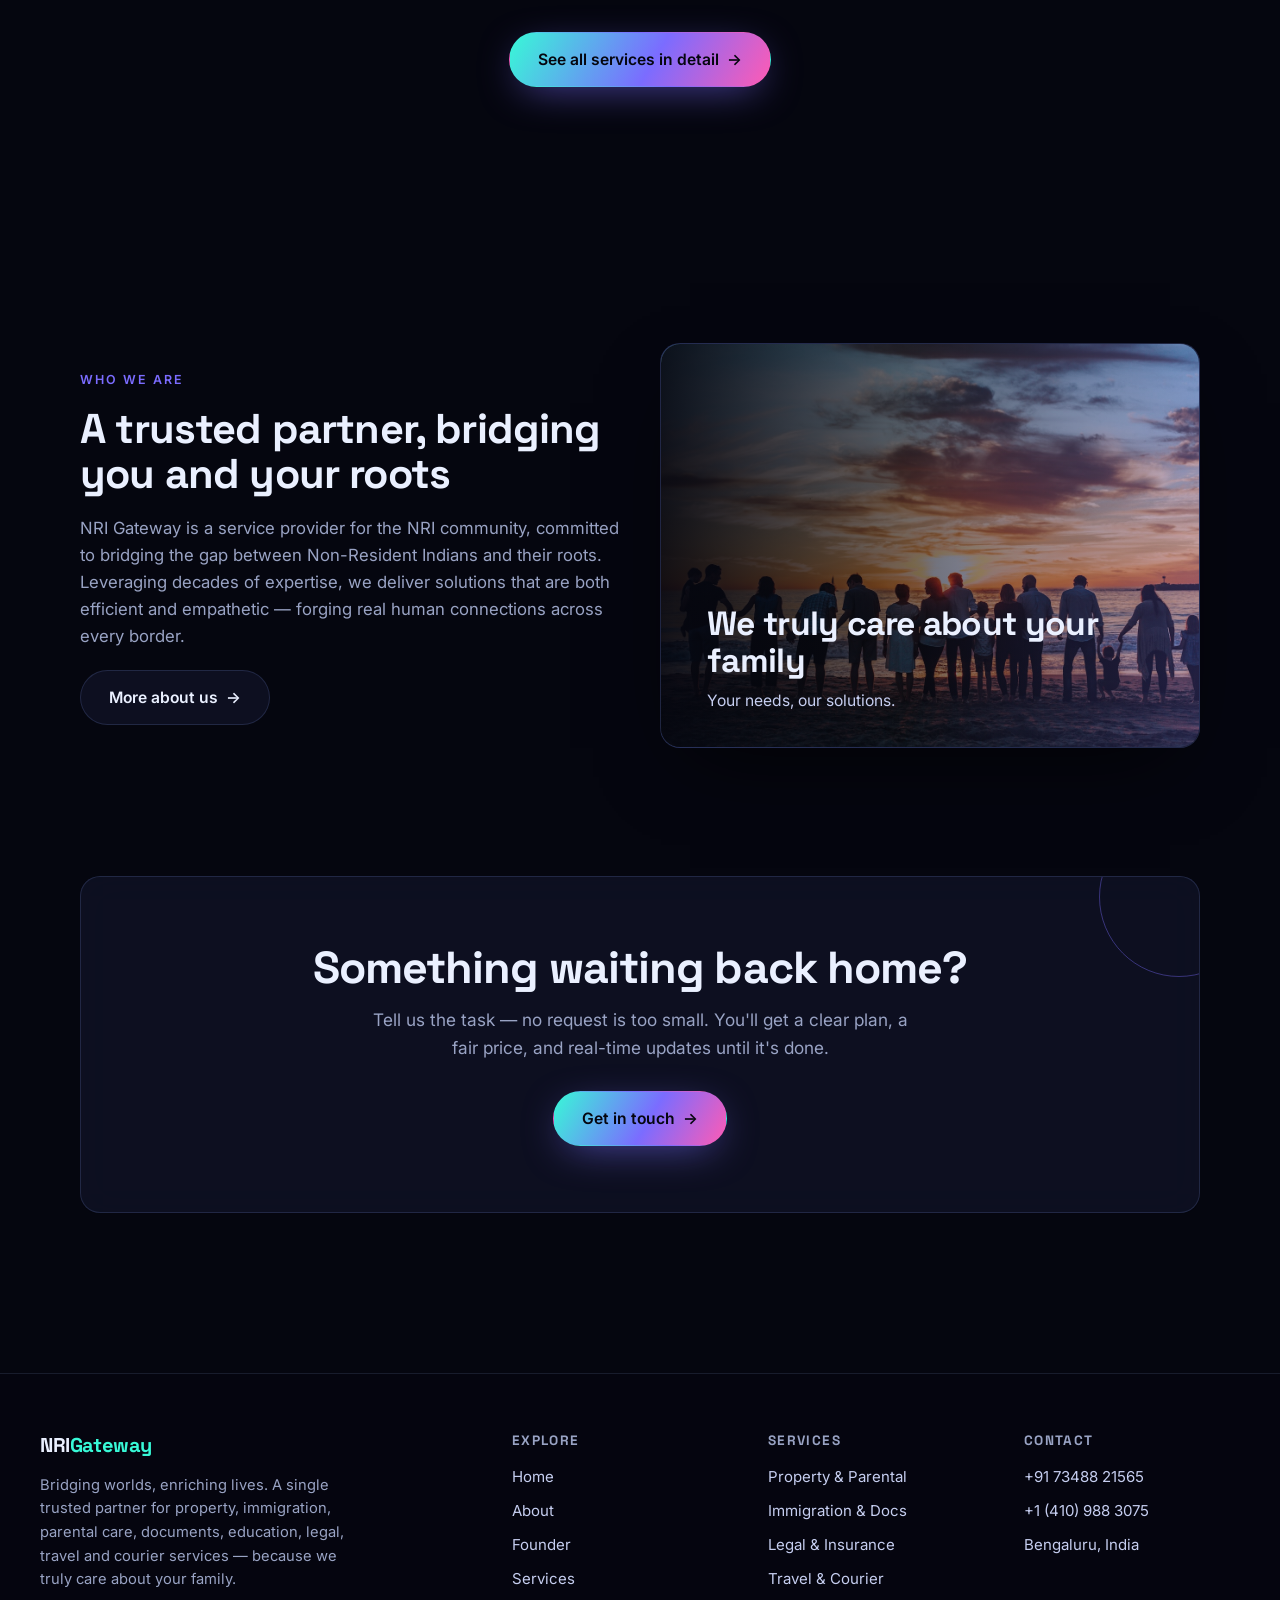
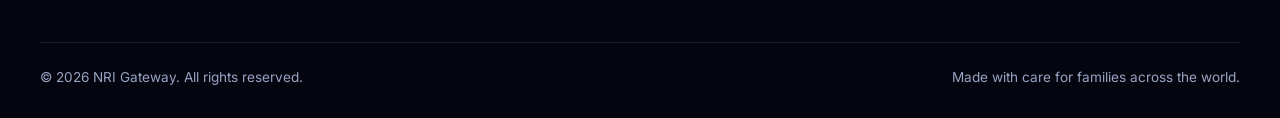
==== commit 1f717532: "Split single-page site into multi-page tabs Convert to 5 navigable pages sharing one nav, stylesheet" ====
--- a/index.html
+++ b/index.html
@@ -15,7 +15,7 @@
   <link rel="preconnect" href="https://fonts.googleapis.com" />
   <link rel="preconnect" href="https://fonts.gstatic.com" crossorigin />
   <link href="https://fonts.googleapis.com/css2?family=Space+Grotesk:wght@400;500;600;700&family=Inter:wght@300;400;500;600&display=swap" rel="stylesheet" />
-  <link rel="stylesheet" href="styles.css" />
+  <link rel="stylesheet" href="styles.css?v=2" />
   <script type="application/ld+json">
   {
     "@context": "https://schema.org",
@@ -39,38 +39,28 @@
   </script>
 </head>
 <body>
-  <!-- Animated background layers -->
   <div class="bg-grid" aria-hidden="true"></div>
-  <div class="bg-orbs" aria-hidden="true">
-    <span class="orb orb-1"></span>
-    <span class="orb orb-2"></span>
-    <span class="orb orb-3"></span>
-  </div>
+  <div class="bg-orbs" aria-hidden="true"><span class="orb orb-1"></span><span class="orb orb-2"></span><span class="orb orb-3"></span></div>
   <canvas id="particles" aria-hidden="true"></canvas>
 
   <!-- Navbar -->
   <header class="nav" id="nav">
-    <a href="#home" class="brand">
+    <a href="index.html" class="brand">
       <span class="brand-mark">
         <svg viewBox="0 0 32 32" width="26" height="26" aria-hidden="true">
           <path d="M16 2 L28 9 V23 L16 30 L4 23 V9 Z" fill="none" stroke="url(#g1)" stroke-width="1.6"/>
           <path d="M11 21 V12 L21 21 V12" fill="none" stroke="url(#g1)" stroke-width="2" stroke-linecap="round" stroke-linejoin="round"/>
-          <defs>
-            <linearGradient id="g1" x1="0" y1="0" x2="32" y2="32">
-              <stop offset="0" stop-color="#38f9d7"/><stop offset="1" stop-color="#7b6cff"/>
-            </linearGradient>
-          </defs>
+          <defs><linearGradient id="g1" x1="0" y1="0" x2="32" y2="32"><stop offset="0" stop-color="#38f9d7"/><stop offset="1" stop-color="#7b6cff"/></linearGradient></defs>
         </svg>
       </span>
       <span class="brand-name">NRI<span>Gateway</span></span>
     </a>
     <nav class="nav-links" id="navLinks">
-      <a href="#home">Home</a>
-      <a href="#about">About</a>
-      <a href="#founder">Founder</a>
-      <a href="#services">Services</a>
-      <a href="#reviews">Reviews</a>
-      <a href="#contact" class="nav-cta">Contact</a>
+      <a href="index.html" class="active">Home</a>
+      <a href="about.html">About</a>
+      <a href="founder.html">Founder</a>
+      <a href="services.html">Services</a>
+      <a href="contact.html" class="nav-cta">Contact</a>
     </nav>
     <button class="nav-toggle" id="navToggle" aria-label="Toggle menu"><span></span><span></span><span></span></button>
   </header>
@@ -79,9 +69,7 @@
   <section class="hero" id="home">
     <div class="hero-inner">
       <span class="eyebrow">✦ Serving NRIs across the USA &amp; the world</span>
-      <h1 class="hero-title">
-        Bridging Worlds,<br /><span class="grad-text">Enriching Lives.</span>
-      </h1>
+      <h1 class="hero-title">Bridging Worlds,<br /><span class="grad-text">Enriching Lives.</span></h1>
       <p class="hero-sub">
         Your one trusted partner in India for <strong>property</strong>, <strong>immigration</strong>,
         <strong>parental care</strong>, <strong>documents</strong>, <strong>education</strong>, <strong>legal</strong>,
@@ -89,8 +77,8 @@
         people you love — <em>we truly care about your family.</em>
       </p>
       <div class="hero-actions">
-        <a href="#services" class="btn btn-primary">Explore Services <span>→</span></a>
-        <a href="#contact" class="btn btn-ghost">Talk to us</a>
+        <a href="services.html" class="btn btn-primary">Explore Services <span>→</span></a>
+        <a href="contact.html" class="btn btn-ghost">Talk to us</a>
       </div>
       <div class="hero-stats">
         <div><b data-count="8">0</b><span>Service categories</span></div>
@@ -102,411 +90,77 @@
     <div class="hero-scroll" aria-hidden="true"><span></span>Scroll</div>
   </section>
 
-  <!-- About -->
-  <section class="section" id="about">
+  <!-- Services preview -->
+  <section class="section" id="services-preview">
     <div class="section-head">
-      <span class="tag">01 — Who we are</span>
-      <h2>A single trusted partner for everything you can't do from abroad</h2>
-    </div>
-    <figure class="media-banner">
-      <img src="images/family-sunset.jpg" alt="A large family holding hands together at sunset" loading="lazy" onerror="this.style.display='none'" />
-      <figcaption>
-        <h3>Family is the reason we exist</h3>
-        <p>No matter the ocean between you, we keep your loved ones close and cared for.</p>
-      </figcaption>
-    </figure>
-    <div class="about-grid">
-      <div class="about-text">
-        <p>
-          <strong>NRI Gateway is a service provider for the NRI community.</strong> We are committed to bridging
-          the gap between Non-Resident Indians and their roots. Leveraging decades of expertise, we have tailored
-          a spectrum of services that cater to the diverse needs of the global Indian community.
-        </p>
-        <p>
-          Our offerings span property, financial and legal assistance, immigration, parental care, education and
-          personalized concierge services — all designed to make the overseas experience seamless and connected.
-          Understanding the challenges faced by NRIs, we employ a network of seasoned professionals to deliver
-          solutions that are both efficient and empathetic.
-        </p>
-        <p>
-          In a world where geographical boundaries are becoming irrelevant, NRI Gateway stands as a trusted
-          partner, succeeding in forging real human connections. <em>Your needs, our solutions.</em>
-        </p>
-        <ul class="check-list">
-          <li>A network of seasoned, verified professionals</li>
-          <li>Efficient and empathetic, every step of the way</li>
-          <li>Real-time updates with a single point of contact</li>
-          <li>Your pathway to peace of mind and prosperity</li>
-        </ul>
-      </div>
-      <div class="about-card glass">
-        <div class="pulse-ring"></div>
-        <img class="about-card-img" src="images/care-hands-flower.jpg" alt="Open hands gently holding a flower" loading="lazy" onerror="this.style.display='none'" />
-        <h3>“We do truly care about your family.”</h3>
-        <p>That isn't a slogan — it's the standard we hold every service to. From a routine health check for your
-          parents to a critical document attestation, we treat your requests as if they were our own.</p>
-        <div class="about-signature">— Team NRI Gateway</div>
-      </div>
-    </div>
-  </section>
-
-  <!-- Founder -->
-  <section class="section" id="founder">
-    <div class="section-head">
-      <span class="tag">02 — Meet the founder</span>
-      <h2>Three decades of expertise, a world of experience</h2>
-      <p class="section-lead">NRI Gateway is led by a seasoned professional who has lived the global journey first-hand.</p>
-    </div>
-    <div class="founder-grid">
-      <div class="founder-card glass">
-        <div class="founder-avatar">MT</div>
-        <h3>Murali Timmaraju</h3>
-        <p class="founder-role">Founder, NRI Gateway</p>
-        <div class="founder-block">
-          <h4>Education</h4>
-          <ul>
-            <li>B.E. in Mechanical Engineering — RV College of Engineering (1981)</li>
-            <li>MBA — College of Notre Dame, USA</li>
-          </ul>
-        </div>
-        <div class="founder-block">
-          <h4>Expertise</h4>
-          <div class="chips">
-            <span>Agile &amp; Project Management</span>
-            <span>Team Leadership</span>
-            <span>Talent Management</span>
-          </div>
-        </div>
-      </div>
-      <div class="founder-side">
-        <figure class="media-banner">
-          <img src="images/travel-journey.jpg" alt="An open road winding through a dramatic landscape" loading="lazy" onerror="this.style.display='none'" />
-          <figcaption>
-            <h3>35+ countries, every continent</h3>
-            <p>From the markets of Baghdad to the temples of India, the Himalayas to the Northern Lights — a lifetime of travel that makes the NRI journey deeply personal.</p>
-          </figcaption>
-        </figure>
-        <div class="founder-why glass">
-          <h4>Why choose me</h4>
-          <p>“Choosing me as your guide for NRI services means a dedicated professional who combines expertise,
-            personalized attention and a client-centric approach — to ensure your peace of mind as you navigate
-            life abroad. Let's turn challenges into opportunities, together.”</p>
-        </div>
-      </div>
-    </div>
-  </section>
-
-  <!-- Services -->
-  <section class="section" id="services">
-    <div class="section-head">
-      <span class="tag">03 — What we do</span>
-      <h2>Everything you can't do from abroad, handled in India</h2>
-      <p class="section-lead">Eight end-to-end service families, delivered by our local team so nothing falls through the cracks.</p>
-    </div>
-
-    <div class="services-grid">
-      <!-- Property Management -->
-      <article class="svc-card glass" data-tilt>
-        <div class="svc-media">
-          <img src="images/property-management.jpg" alt="A model house with keys" loading="lazy" onerror="this.style.display='none'" />
-        </div>
-        <div class="svc-icon">
-          <svg viewBox="0 0 24 24" width="30" height="30" fill="none" stroke="currentColor" stroke-width="1.6" stroke-linecap="round" stroke-linejoin="round"><path d="M3 10.5 12 3l9 7.5"/><path d="M5 9.5V21h14V9.5"/><path d="M9 21v-6h6v6"/></svg>
-        </div>
-        <h3>Property Management</h3>
-        <p class="svc-desc">Buy, sell, rent, maintain and monitor your property in India — with a trusted local presence.</p>
-        <ul>
-          <li>Buying &amp; Selling Assistance</li>
-          <li>Property Upkeep &amp; Maintenance</li>
-          <li>On-ground Monitoring &amp; Inspections</li>
-          <li>Rental Agreement Services</li>
-        </ul>
-      </article>
-
-      <!-- Parental Care (featured) -->
-      <article class="svc-card glass featured" data-tilt>
-        <span class="svc-badge">Most requested</span>
-        <div class="svc-media">
-          <img src="images/parental-care-doctor.jpg" alt="Doctor providing medical care" loading="lazy" onerror="this.style.display='none'" />
-        </div>
-        <div class="svc-icon">
-          <svg viewBox="0 0 24 24" width="30" height="30" fill="none" stroke="currentColor" stroke-width="1.6" stroke-linecap="round" stroke-linejoin="round"><path d="M20.8 4.6a5.5 5.5 0 00-7.8 0L12 5.6l-1-1a5.5 5.5 0 10-7.8 7.8l1 1L12 21l7.8-7.6 1-1a5.5 5.5 0 000-7.8z"/></svg>
-        </div>
-        <h3>Parental Care</h3>
-        <p class="svc-desc">Compassionate, reliable care for your parents while you're away — our proudest work.</p>
-        <ul>
-          <li>Scheduled Health Check Visits</li>
-          <li>Home Health Assistance</li>
-          <li>Medical Consultation &amp; Telemedicine</li>
-          <li>Medicine Delivery</li>
-          <li>Laboratory &amp; Diagnostic Services</li>
-          <li>Companionship &amp; Emotional Support</li>
-        </ul>
-      </article>
-
-      <!-- Immigration -->
-      <article class="svc-card glass" data-tilt>
-        <div class="svc-media">
-          <img src="images/immigration-documents.jpg" alt="Signing official documents" loading="lazy" onerror="this.style.display='none'" />
-        </div>
-        <div class="svc-icon">
-          <svg viewBox="0 0 24 24" width="30" height="30" fill="none" stroke="currentColor" stroke-width="1.6" stroke-linecap="round" stroke-linejoin="round"><path d="M12 2a10 10 0 100 20 10 10 0 000-20z"/><path d="M2 12h20M12 2a15 15 0 010 20M12 2a15 15 0 000 20"/></svg>
-        </div>
-        <h3>Immigration Services</h3>
-        <p class="svc-desc">Navigate Indian &amp; international immigration processes without the paperwork headache.</p>
-        <ul>
-          <li>PIO — Person of Indian Origin</li>
-          <li>OCI — Overseas Citizen of India</li>
-          <li>Document Attestation</li>
-          <li>Visa Extension</li>
-          <li>Certified Translation Services</li>
-          <li>Foreigners Regional (FRRO) Services</li>
-        </ul>
-      </article>
-
-      <!-- Document Procurement -->
-      <article class="svc-card glass" data-tilt>
-        <div class="svc-media">
-          <img src="images/document-procurement.jpg" alt="Official paperwork and forms" loading="lazy" onerror="this.style.display='none'" />
-        </div>
-        <div class="svc-icon">
-          <svg viewBox="0 0 24 24" width="30" height="30" fill="none" stroke="currentColor" stroke-width="1.6" stroke-linecap="round" stroke-linejoin="round"><path d="M14 2H6a2 2 0 00-2 2v16a2 2 0 002 2h12a2 2 0 002-2V8z"/><path d="M14 2v6h6"/><path d="M8 13h8M8 17h8M8 9h2"/></svg>
-        </div>
-        <h3>Document Procurement</h3>
-        <p class="svc-desc">We obtain and deliver official Indian records, wherever your journey has taken you.</p>
-        <ul>
-          <li>Birth, Death &amp; Marriage Certificates</li>
-          <li>Domicile Certificate</li>
-          <li>Degree Certificate &amp; Syllabus Copy</li>
-          <li>PAN Card</li>
-          <li>Reference Letters</li>
-          <li>Non-Availability of Birth Certificate</li>
-        </ul>
-      </article>
-
-      <!-- Education -->
-      <article class="svc-card glass" data-tilt>
-        <div class="svc-media">
-          <img src="images/education-children.jpg" alt="Happy children smiling together" loading="lazy" onerror="this.style.display='none'" />
-        </div>
-        <div class="svc-icon">
-          <svg viewBox="0 0 24 24" width="30" height="30" fill="none" stroke="currentColor" stroke-width="1.6" stroke-linecap="round" stroke-linejoin="round"><path d="M22 10L12 5 2 10l10 5 10-5z"/><path d="M6 12v5c0 1 3 3 6 3s6-2 6-3v-5"/><path d="M22 10v6"/></svg>
-        </div>
-        <h3>Education in India</h3>
-        <p class="svc-desc">Keep your child's schooling on track — enrolment to exam results — from anywhere.</p>
-        <ul>
-          <li>School Admission &amp; Board Guidance</li>
-          <li>Fee Payment — school, college, boarding, coaching</li>
-          <li>Student Progress Monitoring</li>
-          <li>Academic Performance Monitoring</li>
-        </ul>
-      </article>
-
-      <!-- Legal & Insurance -->
-      <article class="svc-card glass" data-tilt>
-        <div class="svc-media">
-          <img src="images/legal-insurance.jpg" alt="Statue of Lady Justice holding scales" loading="lazy" onerror="this.style.display='none'" />
-        </div>
-        <div class="svc-icon">
-          <svg viewBox="0 0 24 24" width="30" height="30" fill="none" stroke="currentColor" stroke-width="1.6" stroke-linecap="round" stroke-linejoin="round"><path d="M12 2l8 3v6c0 5-3.5 8-8 11-4.5-3-8-6-8-11V5z"/><path d="M9 12l2 2 4-4"/></svg>
-        </div>
-        <h3>Legal &amp; Insurance</h3>
-        <p class="svc-desc">Authentication, representation and the right cover — handled to Indian &amp; global standards.</p>
-        <ul>
-          <li>Legalization, Notarization &amp; Attestation</li>
-          <li>Court Visit Representation</li>
-          <li>Life, General &amp; Medical Insurance</li>
-          <li>All Types of Vehicle Insurance</li>
-          <li>Lawyer &amp; Legal Opinion</li>
-        </ul>
-      </article>
-
-      <!-- Tours & Travel -->
-      <article class="svc-card glass" data-tilt>
-        <div class="svc-media">
-          <img src="images/tours-travel.jpg" alt="Airplane wing above the clouds at sunset" loading="lazy" onerror="this.style.display='none'" />
-        </div>
-        <div class="svc-icon">
-          <svg viewBox="0 0 24 24" width="30" height="30" fill="none" stroke="currentColor" stroke-width="1.6" stroke-linecap="round" stroke-linejoin="round"><path d="M17.8 19.2 16 11l3.5-3.5a2.1 2.1 0 00-3-3L13 8 4.8 6.2a1 1 0 00-.9 1.7L9 11l-2 3H4l-1 2 3 1 1 3 2-1v-3l3-2 3.1 5.1a1 1 0 001.7-.9z"/></svg>
-        </div>
-        <h3>Tours &amp; Travel</h3>
-        <p class="svc-desc">Tickets, stays and curated itineraries — for a seamless trip home or anywhere else.</p>
-        <ul>
-          <li>Flight, Train &amp; Bus Ticket Booking</li>
-          <li>Curated Tour &amp; Travel Packages</li>
-          <li>Hotel &amp; Stay Reservations</li>
-          <li>Travel Plan Coordination</li>
-          <li>Vehicle Rental</li>
-        </ul>
-      </article>
-
-      <!-- Packaging & Courier -->
-      <article class="svc-card glass" data-tilt>
-        <div class="svc-media">
-          <img src="images/packaging-courier.jpg" alt="A warehouse filled with parcels ready to ship" loading="lazy" onerror="this.style.display='none'" />
-        </div>
-        <div class="svc-icon">
-          <svg viewBox="0 0 24 24" width="30" height="30" fill="none" stroke="currentColor" stroke-width="1.6" stroke-linecap="round" stroke-linejoin="round"><path d="M21 16V8l-9-5-9 5v8l9 5 9-5z"/><path d="M3.3 7 12 12l8.7-5M12 22V12"/></svg>
-        </div>
-        <h3>Packaging &amp; Courier</h3>
-        <p class="svc-desc">Send anything between India and the world — plus personal shopping, handled for you.</p>
-        <ul>
-          <li>Domestic &amp; International Courier</li>
-          <li>Air Cargo Services</li>
-          <li>Door-to-Door Shipping</li>
-          <li>USA ⇄ India Packaging</li>
-          <li>NRI Personal Shopping</li>
-          <li>Simple Documentation</li>
-        </ul>
-      </article>
-    </div>
-  </section>
-
-  <!-- Process -->
-  <section class="section" id="process">
-    <div class="section-head">
-      <span class="tag">04 — How it works</span>
-      <h2>Four simple steps between you and done</h2>
-    </div>
-    <figure class="media-banner">
-      <img src="images/process-consult.jpg" alt="Reviewing progress together on a laptop" loading="lazy" onerror="this.style.display='none'" />
-      <figcaption>
-        <h3>Always in the loop</h3>
-        <p>Real-time updates, photos and reports — you see every step as it happens.</p>
-      </figcaption>
-    </figure>
-    <div class="steps">
-      <div class="step glass"><span class="step-no">01</span><h4>Tell us the task</h4><p>Reach out with what you need — a form, a call, or a message. No task is too small.</p></div>
-      <div class="step glass"><span class="step-no">02</span><h4>We plan &amp; quote</h4><p>You get a clear plan, timeline and transparent price before anything begins.</p></div>
-      <div class="step glass"><span class="step-no">03</span><h4>We execute locally</h4><p>Our verified team on the ground handles every visit, office and follow-up.</p></div>
-      <div class="step glass"><span class="step-no">04</span><h4>You stay updated</h4><p>Real-time updates, photos and reports land in your inbox until it's complete.</p></div>
-    </div>
-  </section>
-
-  <!-- Vision -->
-  <section class="section vision" id="vision">
-    <div class="vision-inner glass">
-      <span class="tag center">05 — Our vision</span>
-      <h2 class="vision-quote">“Empowering Global Connections —<br /><span class="grad-text">Bridging Worlds, Enriching Lives.</span>”</h2>
-      <p>We aim to be the leading NRI services provider — the one gateway every Indian family abroad trusts to
-        care for what matters most back home.</p>
-    </div>
-  </section>
-
-  <!-- Reach / regions -->
-  <section class="section" id="regions">
-    <div class="section-head">
-      <span class="tag">06 — Our reach</span>
-      <h2>Rooted in Bengaluru, serving families across the USA</h2>
-      <p class="section-lead">Clients coordinating with us from communities across America:</p>
-    </div>
-    <figure class="media-banner">
-      <img src="images/india-taj-mahal.jpg" alt="The Taj Mahal in India at dawn" loading="lazy" onerror="this.style.display='none'" />
-      <figcaption>
-        <h3>A home base in India, a reach across the world</h3>
-        <p>From our office in Bengaluru, we handle every task on the ground — so you never have to fly back for paperwork.</p>
-      </figcaption>
-    </figure>
-    <div class="regions">
-      <span class="glass">Pahrump, Nevada</span>
-      <span class="glass">Gold Beach, Oregon</span>
-      <span class="glass">Garden City, Idaho</span>
-      <span class="glass">Fairview, Montana</span>
-      <span class="glass">Jackson, Wyoming</span>
-      <span class="glass">Greeley, Colorado</span>
-    </div>
-  </section>
-
-  <!-- Reviews -->
-  <section class="section" id="reviews">
-    <div class="section-head">
-      <span class="tag">07 — Kind words</span>
-      <h2>Families who trusted us — and would again</h2>
-    </div>
-    <div class="reviews-grid">
-      <blockquote class="glass">
-        <div class="stars">★★★★★</div>
-        <p>“Getting my parents' regular health checks organised from the US always felt impossible. NRI Gateway made
-          it effortless — quick turnaround, genuinely caring people, and fair rates.”</p>
-        <footer>— NRI client, Colorado</footer>
-      </blockquote>
-      <blockquote class="glass">
-        <div class="stars">★★★★★</div>
-        <p>“They handled our OCI documentation and my son's school fee payments in one go. Competitive pricing and
-          they kept me updated every step. Highly recommended.”</p>
-        <footer>— NRI client, Nevada</footer>
-      </blockquote>
-      <blockquote class="glass">
-        <div class="stars">★★★★★</div>
-        <p>“What stood out was how much they truly care. It never felt like a transaction — it felt like family
-          looking after family.”</p>
-        <footer>— NRI client, Oregon</footer>
-      </blockquote>
-    </div>
-  </section>
-
-  <!-- Contact -->
-  <section class="section" id="contact">
-    <div class="section-head">
-      <span class="tag">08 — Get in touch</span>
-      <h2>Let's take care of what's waiting back home</h2>
-    </div>
-    <div class="contact-grid">
-      <div class="contact-info">
-        <div class="ci-item glass">
-          <span class="ci-ico">📍</span>
-          <div>
-            <h4>Visit us in Bengaluru</h4>
-            <p>73/1, 13th Cross Road, Mahalakshmi Layout,<br />Near Panchamukhi Ganapathi Temple, Bovipalya,<br />Nagapura, Bengaluru, Karnataka 560086, India</p>
-          </div>
-        </div>
-        <div class="ci-item glass">
-          <span class="ci-ico">📞</span>
-          <div>
-            <h4>Call us</h4>
-            <p>India: <a href="tel:+917348821565">+91 73488 21565</a><br />USA: <a href="tel:+14109883075">+1 (410) 988 3075</a></p>
-          </div>
-        </div>
-        <div class="ci-item glass">
-          <span class="ci-ico">✉️</span>
-          <div>
-            <h4>Primary contact</h4>
-            <p>Murali Timmaraju<br /><a href="mailto:info@nrigateway.in">info@nrigateway.in</a></p>
-          </div>
-        </div>
-        <a class="map-embed glass" href="https://maps.app.goo.gl/q9APHcg64X1nk1zB8" target="_blank" rel="noopener">
-          <iframe title="NRI Gateway location" src="https://www.google.com/maps?q=13.0082354,77.5432523&z=16&output=embed" loading="lazy" referrerpolicy="no-referrer-when-downgrade"></iframe>
-          <span class="map-open">Open in Google Maps ↗</span>
-        </a>
-      </div>
-
-      <form class="contact-form glass" id="contactForm" method="POST" action="https://formspree.io/f/YOUR_FORM_ID" novalidate>
-        <h3>Send us a message</h3>
-        <div class="field"><label for="name">Full name</label><input id="name" name="name" type="text" required placeholder="Your name" /></div>
-        <div class="field-row">
-          <div class="field"><label for="email">Email</label><input id="email" name="email" type="email" required placeholder="you@email.com" /></div>
-          <div class="field"><label for="phone">Phone</label><input id="phone" name="phone" type="tel" placeholder="+1 …" /></div>
-        </div>
-        <div class="field">
-          <label for="service">Service needed</label>
-          <select id="service" name="service">
-            <option value="">Select a service…</option>
-            <option>Property Management</option>
-            <option>Parental Care</option>
-            <option>Immigration Services</option>
-            <option>Document Procurement</option>
-            <option>Education in India</option>
-            <option>Legal &amp; Insurance</option>
-            <option>Tours &amp; Travel</option>
-            <option>Packaging &amp; Courier</option>
-            <option>Something else</option>
-          </select>
-        </div>
-        <div class="field"><label for="message">How can we help?</label><textarea id="message" name="message" rows="4" required placeholder="Tell us what you need…"></textarea></div>
-        <label class="agree"><input type="checkbox" id="agree" required /> I agree to the privacy policy and to be contacted about my request.</label>
-        <button type="submit" class="btn btn-primary full">Send message <span>→</span></button>
-        <p class="form-note" id="formNote" role="status"></p>
-      </form>
+      <span class="tag">What we do</span>
+      <h2>Eight ways we take care of home</h2>
+      <p class="section-lead">One partner for everything you can't do from abroad. Tap any area to see the full offering.</p>
+    </div>
+    <div class="svc-preview">
+      <a href="services.html" class="glass">
+        <span class="pv-ico"><svg viewBox="0 0 24 24" width="24" height="24" fill="none" stroke="currentColor" stroke-width="1.6" stroke-linecap="round" stroke-linejoin="round"><path d="M3 10.5 12 3l9 7.5"/><path d="M5 9.5V21h14V9.5"/><path d="M9 21v-6h6v6"/></svg></span>
+        <h4>Property Management</h4><p>Buy, sell, rent, maintain &amp; monitor.</p>
+      </a>
+      <a href="services.html" class="glass">
+        <span class="pv-ico"><svg viewBox="0 0 24 24" width="24" height="24" fill="none" stroke="currentColor" stroke-width="1.6" stroke-linecap="round" stroke-linejoin="round"><path d="M20.8 4.6a5.5 5.5 0 00-7.8 0L12 5.6l-1-1a5.5 5.5 0 10-7.8 7.8l1 1L12 21l7.8-7.6 1-1a5.5 5.5 0 000-7.8z"/></svg></span>
+        <h4>Parental Care</h4><p>Health, home care &amp; companionship.</p>
+      </a>
+      <a href="services.html" class="glass">
+        <span class="pv-ico"><svg viewBox="0 0 24 24" width="24" height="24" fill="none" stroke="currentColor" stroke-width="1.6" stroke-linecap="round" stroke-linejoin="round"><path d="M12 2a10 10 0 100 20 10 10 0 000-20z"/><path d="M2 12h20M12 2a15 15 0 010 20M12 2a15 15 0 000 20"/></svg></span>
+        <h4>Immigration</h4><p>PIO, OCI, attestation &amp; visas.</p>
+      </a>
+      <a href="services.html" class="glass">
+        <span class="pv-ico"><svg viewBox="0 0 24 24" width="24" height="24" fill="none" stroke="currentColor" stroke-width="1.6" stroke-linecap="round" stroke-linejoin="round"><path d="M14 2H6a2 2 0 00-2 2v16a2 2 0 002 2h12a2 2 0 002-2V8z"/><path d="M14 2v6h6"/><path d="M8 13h8M8 17h8M8 9h2"/></svg></span>
+        <h4>Document Procurement</h4><p>Certificates, PAN &amp; records.</p>
+      </a>
+      <a href="services.html" class="glass">
+        <span class="pv-ico"><svg viewBox="0 0 24 24" width="24" height="24" fill="none" stroke="currentColor" stroke-width="1.6" stroke-linecap="round" stroke-linejoin="round"><path d="M22 10L12 5 2 10l10 5 10-5z"/><path d="M6 12v5c0 1 3 3 6 3s6-2 6-3v-5"/><path d="M22 10v6"/></svg></span>
+        <h4>Education in India</h4><p>Admissions, fees &amp; monitoring.</p>
+      </a>
+      <a href="services.html" class="glass">
+        <span class="pv-ico"><svg viewBox="0 0 24 24" width="24" height="24" fill="none" stroke="currentColor" stroke-width="1.6" stroke-linecap="round" stroke-linejoin="round"><path d="M12 2l8 3v6c0 5-3.5 8-8 11-4.5-3-8-6-8-11V5z"/><path d="M9 12l2 2 4-4"/></svg></span>
+        <h4>Legal &amp; Insurance</h4><p>Attestation, cover &amp; counsel.</p>
+      </a>
+      <a href="services.html" class="glass">
+        <span class="pv-ico"><svg viewBox="0 0 24 24" width="24" height="24" fill="none" stroke="currentColor" stroke-width="1.6" stroke-linecap="round" stroke-linejoin="round"><path d="M17.8 19.2 16 11l3.5-3.5a2.1 2.1 0 00-3-3L13 8 4.8 6.2a1 1 0 00-.9 1.7L9 11l-2 3H4l-1 2 3 1 1 3 2-1v-3l3-2 3.1 5.1a1 1 0 001.7-.9z"/></svg></span>
+        <h4>Tours &amp; Travel</h4><p>Tickets, stays &amp; itineraries.</p>
+      </a>
+      <a href="services.html" class="glass">
+        <span class="pv-ico"><svg viewBox="0 0 24 24" width="24" height="24" fill="none" stroke="currentColor" stroke-width="1.6" stroke-linecap="round" stroke-linejoin="round"><path d="M21 16V8l-9-5-9 5v8l9 5 9-5z"/><path d="M3.3 7 12 12l8.7-5M12 22V12"/></svg></span>
+        <h4>Packaging &amp; Courier</h4><p>Shipping &amp; personal shopping.</p>
+      </a>
+    </div>
+    <div style="text-align:center; margin-top:40px;">
+      <a href="services.html" class="btn btn-primary">See all services in detail <span>→</span></a>
+    </div>
+  </section>
+
+  <!-- Home about teaser -->
+  <section class="section">
+    <div class="home-about">
+      <div class="ha-text">
+        <span class="tag">Who we are</span>
+        <h2>A trusted partner, bridging you and your roots</h2>
+        <p>NRI Gateway is a service provider for the NRI community, committed to bridging the gap between
+          Non-Resident Indians and their roots. Leveraging decades of expertise, we deliver solutions that are
+          both efficient and empathetic — forging real human connections across every border.</p>
+        <a href="about.html" class="btn btn-ghost">More about us <span>→</span></a>
+      </div>
+      <figure class="media-banner" style="margin:0; aspect-ratio:4/3;">
+        <img src="images/family-sunset.jpg" alt="A large family holding hands together at sunset" loading="lazy" onerror="this.style.display='none'" />
+        <figcaption><h3>We truly care about your family</h3><p>Your needs, our solutions.</p></figcaption>
+      </figure>
+    </div>
+  </section>
+
+  <!-- CTA band -->
+  <section class="cta-band">
+    <div class="cta-inner glass">
+      <div class="pulse-ring"></div>
+      <h2>Something waiting back home?</h2>
+      <p>Tell us the task — no request is too small. You'll get a clear plan, a fair price, and real-time updates until it's done.</p>
+      <a href="contact.html" class="btn btn-primary">Get in touch <span>→</span></a>
     </div>
   </section>
 
@@ -518,26 +172,24 @@
         <p>Bridging worlds, enriching lives. A single trusted partner for property, immigration, parental care, documents, education, legal, travel and courier services — because we truly care about your family.</p>
       </div>
       <div class="footer-col">
+        <h5>Explore</h5>
+        <a href="index.html">Home</a>
+        <a href="about.html">About</a>
+        <a href="founder.html">Founder</a>
+        <a href="services.html">Services</a>
+      </div>
+      <div class="footer-col">
         <h5>Services</h5>
-        <a href="#services">Property Management</a>
-        <a href="#services">Parental Care</a>
-        <a href="#services">Immigration</a>
-        <a href="#services">Documents</a>
-        <a href="#services">Legal &amp; Insurance</a>
-        <a href="#services">Travel &amp; Courier</a>
-      </div>
-      <div class="footer-col">
-        <h5>Company</h5>
-        <a href="#about">About</a>
-        <a href="#founder">Founder</a>
-        <a href="#vision">Vision</a>
-        <a href="#reviews">Reviews</a>
+        <a href="services.html">Property &amp; Parental</a>
+        <a href="services.html">Immigration &amp; Docs</a>
+        <a href="services.html">Legal &amp; Insurance</a>
+        <a href="services.html">Travel &amp; Courier</a>
       </div>
       <div class="footer-col">
         <h5>Contact</h5>
         <a href="tel:+917348821565">+91 73488 21565</a>
         <a href="tel:+14109883075">+1 (410) 988 3075</a>
-        <a href="#contact">Bengaluru, India</a>
+        <a href="contact.html">Bengaluru, India</a>
       </div>
     </div>
     <div class="footer-bottom">
@@ -546,6 +198,6 @@
     </div>
   </footer>
 
-  <script src="script.js"></script>
+  <script src="script.js?v=2"></script>
 </body>
 </html>
--- a/styles.css
+++ b/styles.css
@@ -241,6 +241,31 @@
 .footer-col a:hover { color: var(--c1); }
 .footer-bottom { max-width: var(--maxw); margin: 40px auto 0; padding-top: 24px; border-top: 1px solid var(--line); display: flex; justify-content: space-between; flex-wrap: wrap; gap: 10px; color: var(--muted); font-size: 0.85rem; }
 
+/* ---------- Multi-page: active nav, page hero, previews, CTA ---------- */
+.nav-links a.active:not(.nav-cta) { color: var(--ink); background: rgba(123,108,255,0.12); }
+
+.page-hero { max-width: var(--maxw); margin: 0 auto; padding: 150px clamp(20px,5vw,40px) 0; text-align: center; }
+.page-hero .eyebrow { margin-bottom: 20px; }
+.page-hero h1 { font-size: clamp(2.2rem, 5.5vw, 3.8rem); margin: 0 0 18px; }
+.page-hero p { color: var(--muted); max-width: 660px; margin: 0 auto; font-size: clamp(1rem,2vw,1.18rem); }
+
+.svc-preview { display: grid; grid-template-columns: repeat(4, 1fr); gap: 18px; }
+.svc-preview a { padding: 26px 22px; display: block; transition: transform 0.3s, border-color 0.3s, box-shadow 0.3s; }
+.svc-preview a:hover { transform: translateY(-6px); border-color: rgba(123,108,255,0.5); box-shadow: var(--shadow); }
+.svc-preview .pv-ico { width: 50px; height: 50px; border-radius: 13px; display: grid; place-items: center; background: rgba(123,108,255,0.12); border: 1px solid var(--glass-brd); color: var(--c1); margin-bottom: 16px; }
+.svc-preview h4 { font-size: 1.08rem; margin-bottom: 7px; }
+.svc-preview p { color: var(--muted); font-size: 0.86rem; line-height: 1.5; }
+.svc-preview .pv-more { color: var(--c1); font-weight: 600; font-size: 0.85rem; margin-top: 12px; display: inline-flex; gap: 5px; }
+
+.home-about { display: grid; grid-template-columns: 1fr 1fr; gap: 40px; align-items: center; }
+.home-about .ha-text h2 { font-size: clamp(1.6rem,4vw,2.6rem); margin-bottom: 18px; }
+.home-about .ha-text p { color: var(--muted); font-size: 1.05rem; margin-bottom: 20px; }
+
+.cta-band { max-width: var(--maxw); margin: 0 auto; padding: 0 clamp(20px,5vw,40px) clamp(60px,8vw,100px); }
+.cta-inner { text-align: center; padding: clamp(40px,6vw,66px); position: relative; overflow: hidden; }
+.cta-inner h2 { font-size: clamp(1.7rem,4vw,2.8rem); margin-bottom: 14px; }
+.cta-inner p { color: var(--muted); max-width: 540px; margin: 0 auto 30px; font-size: 1.08rem; }
+
 /* ---------- Founder ---------- */
 .founder-grid { display: grid; grid-template-columns: 0.9fr 1.1fr; gap: 28px; align-items: start; }
 .founder-card { padding: 38px 34px; text-align: center; position: relative; overflow: hidden; }
@@ -297,15 +322,17 @@
   .nav-links.open { transform: translateX(0); }
   .nav-links a { width: 100%; font-size: 1.1rem; }
   .nav-toggle { display: flex; z-index: 101; }
-  .about-grid, .contact-grid, .founder-grid { grid-template-columns: 1fr; }
+  .about-grid, .contact-grid, .founder-grid, .home-about { grid-template-columns: 1fr; }
   .services-grid, .reviews-grid { grid-template-columns: 1fr; }
+  .svc-preview { grid-template-columns: 1fr 1fr; }
   .steps { grid-template-columns: 1fr 1fr; }
+  .page-hero { padding-top: 128px; }
   .footer-inner { grid-template-columns: 1fr 1fr; }
   .media-banner { aspect-ratio: 4 / 3; }
   .media-banner::after { background: linear-gradient(180deg, rgba(5,6,15,0.35) 0%, rgba(5,6,15,0.9) 100%); }
 }
 @media (max-width: 560px) {
-  .steps, .footer-inner, .field-row { grid-template-columns: 1fr; }
+  .steps, .footer-inner, .field-row, .svc-preview { grid-template-columns: 1fr; }
   .hero-stats { gap: 24px; }
   .footer-bottom { flex-direction: column; }
 }
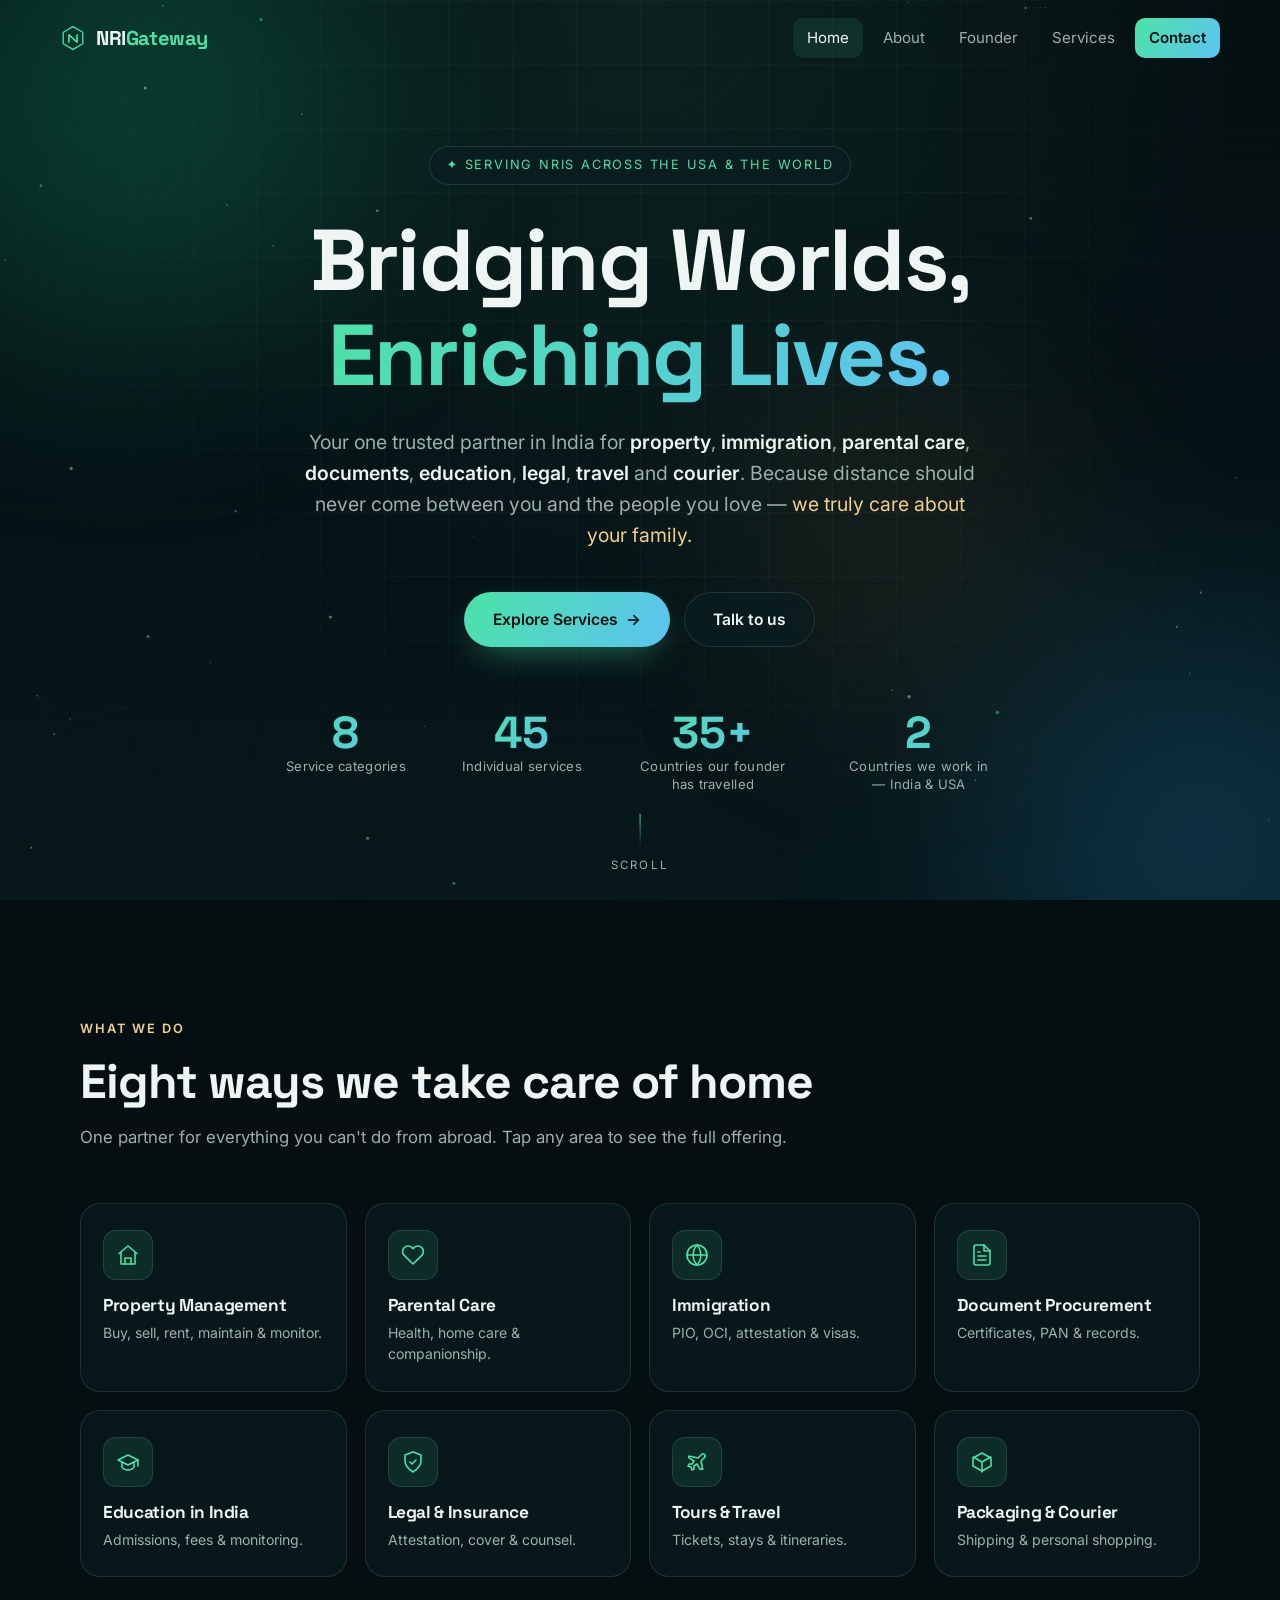
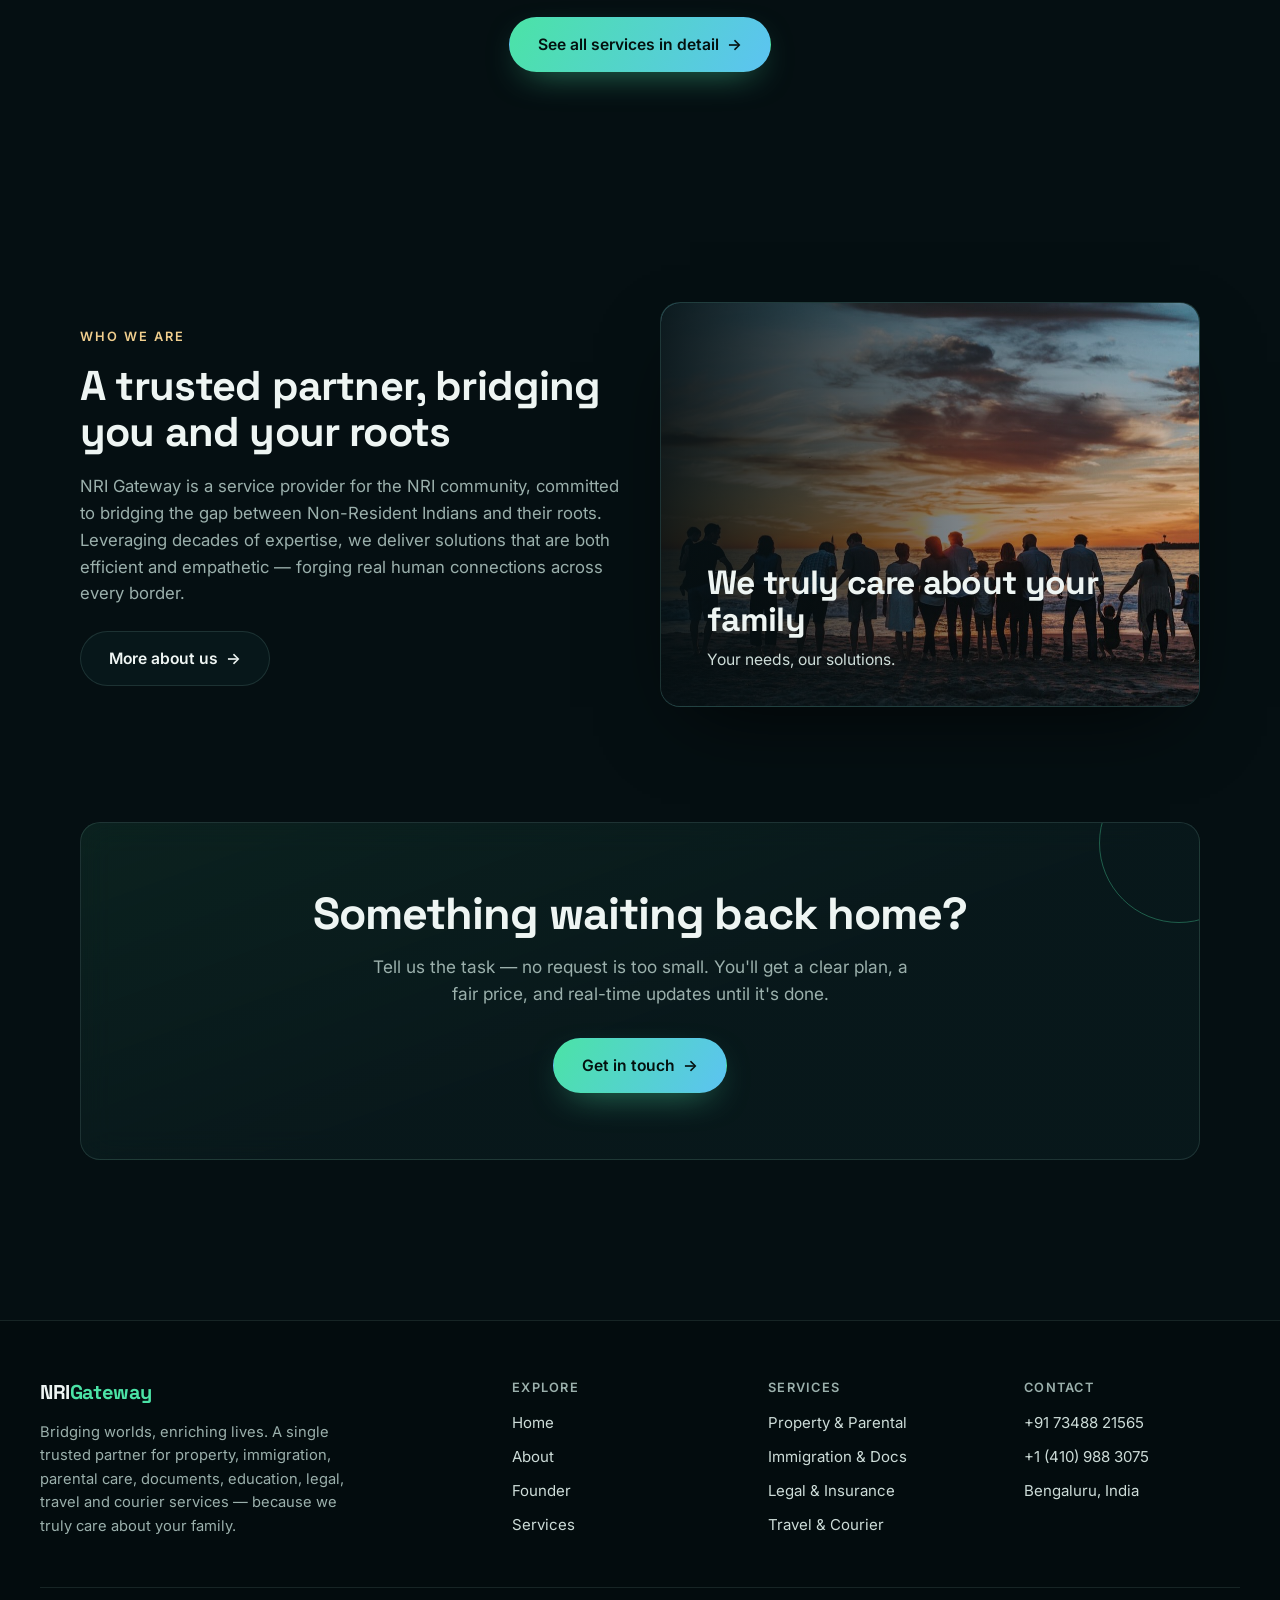
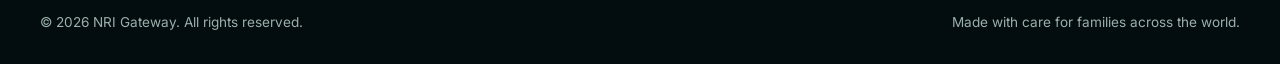
==== commit bf6c2071: "Audit fixes and brand-aligned visual refresh Bugs: mobile menu was clipped to the nav bar once the p" ====
--- a/index.html
+++ b/index.html
@@ -9,13 +9,16 @@
   <meta property="og:title" content="NRI Gateway — Bridging Worlds, Enriching Lives" />
   <meta property="og:description" content="Complete NRI services in India: property, immigration, parental care, documents, education, legal, travel & courier." />
   <meta property="og:type" content="website" />
+  <meta property="og:site_name" content="NRI Gateway" />
+  <meta property="og:image" content="https://chandrusans.github.io/nrigateway/images/og-cover.jpg" />
+  <meta name="twitter:card" content="summary_large_image" />
   <link rel="icon" type="image/svg+xml" href="favicon.svg" />
   <link rel="apple-touch-icon" href="favicon.svg" />
-  <meta name="theme-color" content="#05060f" />
+  <meta name="theme-color" content="#050f12" />
   <link rel="preconnect" href="https://fonts.googleapis.com" />
   <link rel="preconnect" href="https://fonts.gstatic.com" crossorigin />
   <link href="https://fonts.googleapis.com/css2?family=Space+Grotesk:wght@400;500;600;700&family=Inter:wght@300;400;500;600&display=swap" rel="stylesheet" />
-  <link rel="stylesheet" href="styles.css?v=2" />
+  <link rel="stylesheet" href="styles.css?v=3" />
   <script type="application/ld+json">
   {
     "@context": "https://schema.org",
@@ -39,6 +42,7 @@
   </script>
 </head>
 <body>
+  <a class="skip-link" href="#main">Skip to content</a>
   <div class="bg-grid" aria-hidden="true"></div>
   <div class="bg-orbs" aria-hidden="true"><span class="orb orb-1"></span><span class="orb orb-2"></span><span class="orb orb-3"></span></div>
   <canvas id="particles" aria-hidden="true"></canvas>
@@ -50,7 +54,7 @@
         <svg viewBox="0 0 32 32" width="26" height="26" aria-hidden="true">
           <path d="M16 2 L28 9 V23 L16 30 L4 23 V9 Z" fill="none" stroke="url(#g1)" stroke-width="1.6"/>
           <path d="M11 21 V12 L21 21 V12" fill="none" stroke="url(#g1)" stroke-width="2" stroke-linecap="round" stroke-linejoin="round"/>
-          <defs><linearGradient id="g1" x1="0" y1="0" x2="32" y2="32"><stop offset="0" stop-color="#38f9d7"/><stop offset="1" stop-color="#7b6cff"/></linearGradient></defs>
+          <defs><linearGradient id="g1" x1="0" y1="0" x2="32" y2="32"><stop offset="0" stop-color="#4be3a6"/><stop offset="1" stop-color="#5cc3f2"/></linearGradient></defs>
         </svg>
       </span>
       <span class="brand-name">NRI<span>Gateway</span></span>
@@ -62,11 +66,11 @@
       <a href="services.html">Services</a>
       <a href="contact.html" class="nav-cta">Contact</a>
     </nav>
-    <button class="nav-toggle" id="navToggle" aria-label="Toggle menu"><span></span><span></span><span></span></button>
+    <button class="nav-toggle" id="navToggle" aria-label="Toggle menu" aria-expanded="false" aria-controls="navLinks"><span></span><span></span><span></span></button>
   </header>
 
   <!-- Hero -->
-  <section class="hero" id="home">
+  <section class="hero" id="main">
     <div class="hero-inner">
       <span class="eyebrow">✦ Serving NRIs across the USA &amp; the world</span>
       <h1 class="hero-title">Bridging Worlds,<br /><span class="grad-text">Enriching Lives.</span></h1>
@@ -81,10 +85,10 @@
         <a href="contact.html" class="btn btn-ghost">Talk to us</a>
       </div>
       <div class="hero-stats">
-        <div><b data-count="8">0</b><span>Service categories</span></div>
-        <div><b data-count="40">0</b><span>Services offered</span></div>
-        <div><b data-count="35">0</b><span>Countries experienced</span></div>
-        <div><b data-count="24">0</b><span>/7 support</span></div>
+        <div><b data-count="8">8</b><span>Service categories</span></div>
+        <div><b data-count="45">45</b><span>Individual services</span></div>
+        <div><b data-count="35" data-suffix="+">35+</b><span>Countries our founder has travelled</span></div>
+        <div><b data-count="2">2</b><span>Countries we work in — India &amp; USA</span></div>
       </div>
     </div>
     <div class="hero-scroll" aria-hidden="true"><span></span>Scroll</div>
@@ -198,6 +202,6 @@
     </div>
   </footer>
 
-  <script src="script.js?v=2"></script>
+  <script src="script.js?v=3"></script>
 </body>
 </html>
--- a/styles.css
+++ b/styles.css
@@ -1,15 +1,23 @@
+/* NRI Gateway — dark theme built on the brand's green + blue, with warm cream-gold accents */
 :root {
-  --bg: #05060f;
-  --bg-2: #0a0c1b;
-  --ink: #eaf0ff;
-  --muted: #99a3c4;
-  --line: rgba(140, 160, 220, 0.14);
-  --glass: rgba(20, 24, 48, 0.55);
-  --glass-brd: rgba(130, 150, 230, 0.18);
-  --c1: #38f9d7;
-  --c2: #7b6cff;
-  --c3: #ff5bb4;
-  --grad: linear-gradient(120deg, #38f9d7 0%, #7b6cff 55%, #ff5bb4 100%);
+  --bg: #050f12;
+  --bg-2: #07171a;
+  --surface: #0b1e21;
+  --ink: #eef5f3;
+  --text-2: #cddcd8;
+  --muted: #9bb0ac;
+  --line: rgba(160, 220, 205, 0.12);
+  --glass: rgba(11, 30, 33, 0.62);
+  --glass-brd: rgba(160, 220, 205, 0.14);
+  --c1: #4be3a6;                       /* emerald — primary accent */
+  --c2: #5cc3f2;                       /* sky — secondary accent */
+  --gold: #f1cf8e;                     /* warm cream-gold — labels, featured */
+  --c1-soft: rgba(75, 227, 166, 0.1);
+  --c1-line: rgba(75, 227, 166, 0.45);
+  --gold-soft: rgba(241, 207, 142, 0.1);
+  --gold-line: rgba(241, 207, 142, 0.35);
+  --grad: linear-gradient(120deg, #4be3a6 0%, #5cc3f2 100%);
+  --on-accent: #04110f;
   --radius: 20px;
   --maxw: 1200px;
   --shadow: 0 30px 80px -30px rgba(0, 0, 0, 0.8);
@@ -29,42 +37,50 @@
 a { color: inherit; text-decoration: none; }
 img, iframe { max-width: 100%; }
 
+:focus-visible { outline: 2px solid var(--c1); outline-offset: 3px; border-radius: 6px; }
+.skip-link {
+  position: fixed; top: 10px; left: 10px; z-index: 200; padding: 10px 16px; border-radius: 10px;
+  background: var(--c1); color: var(--on-accent); font-weight: 600; transform: translateY(-200%);
+}
+.skip-link:focus { transform: none; }
+
 .grad-text {
   background: var(--grad);
   -webkit-background-clip: text; background-clip: text;
   -webkit-text-fill-color: transparent; color: transparent;
 }
 
-/* ---------- Background FX ---------- */
+/* ---------- Background ---------- */
 .bg-grid {
   position: fixed; inset: 0; z-index: -3;
   background:
-    radial-gradient(circle at 50% 0%, rgba(123, 108, 255, 0.15), transparent 55%),
+    radial-gradient(circle at 50% 0%, rgba(75, 227, 166, 0.09), transparent 55%),
     linear-gradient(180deg, var(--bg) 0%, var(--bg-2) 100%);
 }
 .bg-grid::after {
   content: ""; position: absolute; inset: 0;
   background-image:
-    linear-gradient(rgba(120, 140, 220, 0.05) 1px, transparent 1px),
-    linear-gradient(90deg, rgba(120, 140, 220, 0.05) 1px, transparent 1px);
-  background-size: 60px 60px;
-  mask-image: radial-gradient(ellipse at 50% 30%, #000 40%, transparent 85%);
+    linear-gradient(rgba(160, 220, 205, 0.04) 1px, transparent 1px),
+    linear-gradient(90deg, rgba(160, 220, 205, 0.04) 1px, transparent 1px);
+  background-size: 64px 64px;
+  -webkit-mask-image: radial-gradient(ellipse at 50% 30%, #000 35%, transparent 80%);
+  mask-image: radial-gradient(ellipse at 50% 30%, #000 35%, transparent 80%);
 }
 .bg-orbs { position: fixed; inset: 0; z-index: -2; overflow: hidden; }
-.orb { position: absolute; border-radius: 50%; filter: blur(90px); opacity: 0.5; }
-.orb-1 { width: 480px; height: 480px; background: #7b6cff; top: -120px; left: -100px; animation: float1 18s ease-in-out infinite; }
-.orb-2 { width: 420px; height: 420px; background: #38f9d7; bottom: -140px; right: -120px; animation: float2 22s ease-in-out infinite; }
-.orb-3 { width: 360px; height: 360px; background: #ff5bb4; top: 40%; left: 55%; opacity: 0.28; animation: float1 26s ease-in-out infinite reverse; }
+.orb { position: absolute; border-radius: 50%; filter: blur(110px); }
+.orb-1 { width: 480px; height: 480px; background: #159a6c; opacity: 0.3; top: -140px; left: -120px; animation: float1 20s ease-in-out infinite; }
+.orb-2 { width: 440px; height: 440px; background: #1f7fb5; opacity: 0.26; bottom: -160px; right: -140px; animation: float2 24s ease-in-out infinite; }
+.orb-3 { width: 320px; height: 320px; background: #c9a15a; opacity: 0.1; top: 42%; left: 58%; animation: float1 28s ease-in-out infinite reverse; }
 @keyframes float1 { 0%,100% { transform: translate(0,0); } 50% { transform: translate(60px, 50px); } }
 @keyframes float2 { 0%,100% { transform: translate(0,0); } 50% { transform: translate(-50px, -40px); } }
 #particles { position: fixed; inset: 0; z-index: -1; pointer-events: none; }
 
-/* ---------- Glass ---------- */
+/* ---------- Surfaces ---------- */
 .glass {
   background: var(--glass);
   border: 1px solid var(--glass-brd);
-  backdrop-filter: blur(18px);
-  -webkit-backdrop-filter: blur(18px);
+  backdrop-filter: blur(16px);
+  -webkit-backdrop-filter: blur(16px);
   border-radius: var(--radius);
 }
 
@@ -73,14 +89,18 @@
   position: fixed; top: 0; left: 0; right: 0; z-index: 100;
   display: flex; align-items: center; justify-content: space-between;
   padding: 18px clamp(20px, 5vw, 60px);
-  transition: background 0.3s, padding 0.3s, border-color 0.3s;
-  border-bottom: 1px solid transparent;
-}
-.nav.scrolled {
-  background: rgba(6, 8, 20, 0.75);
+  transition: padding 0.3s;
+}
+/* The blur lives on a pseudo-element: a backdrop-filter on .nav itself would trap the fixed mobile drawer inside the bar. */
+.nav::before {
+  content: ""; position: absolute; inset: 0; z-index: -1;
+  border-bottom: 1px solid transparent; transition: background 0.3s, border-color 0.3s;
+}
+.nav.scrolled { padding-top: 12px; padding-bottom: 12px; }
+.nav.scrolled::before {
+  background: rgba(5, 15, 18, 0.8);
   backdrop-filter: blur(16px); -webkit-backdrop-filter: blur(16px);
-  border-bottom: 1px solid var(--line);
-  padding-top: 12px; padding-bottom: 12px;
+  border-bottom-color: var(--line);
 }
 .brand { display: flex; align-items: center; gap: 10px; }
 .brand-mark { display: grid; place-items: center; }
@@ -89,9 +109,10 @@
 .nav-links { display: flex; align-items: center; gap: 6px; }
 .nav-links a { padding: 8px 14px; font-size: 0.94rem; color: var(--muted); border-radius: 10px; transition: color 0.2s, background 0.2s; }
 .nav-links a:hover { color: var(--ink); }
-.nav-cta { background: var(--grad); color: #05060f !important; font-weight: 600; }
+.nav-links a.active:not(.nav-cta) { color: var(--ink); background: var(--c1-soft); }
+.nav-cta { background: var(--grad); color: var(--on-accent) !important; font-weight: 600; }
 .nav-cta:hover { filter: brightness(1.08); }
-.nav-toggle { display: none; flex-direction: column; gap: 5px; background: none; border: 0; cursor: pointer; padding: 8px; }
+.nav-toggle { display: none; flex-direction: column; gap: 5px; background: none; border: 0; cursor: pointer; padding: 10px; }
 .nav-toggle span { width: 24px; height: 2px; background: var(--ink); border-radius: 2px; transition: 0.3s; }
 .nav-toggle.open span:nth-child(1) { transform: translateY(7px) rotate(45deg); }
 .nav-toggle.open span:nth-child(2) { opacity: 0; }
@@ -104,78 +125,105 @@
 }
 .hero-inner { max-width: 900px; }
 .eyebrow {
-  display: inline-block; font-size: 0.82rem; letter-spacing: 0.14em; text-transform: uppercase;
+  display: inline-block; font-size: 0.8rem; letter-spacing: 0.14em; text-transform: uppercase;
   color: var(--c1); padding: 8px 16px; border: 1px solid var(--glass-brd);
   border-radius: 100px; background: var(--glass); margin-bottom: 28px;
 }
 .hero-title { font-size: clamp(2.6rem, 7vw, 5.4rem); font-weight: 700; margin-bottom: 24px; }
 .hero-sub { font-size: clamp(1rem, 2vw, 1.22rem); color: var(--muted); max-width: 680px; margin: 0 auto 40px; }
-.hero-sub strong { color: var(--ink); }
-.hero-sub em { color: var(--c1); font-style: normal; }
+.hero-sub strong { color: var(--ink); font-weight: 600; }
+.hero-sub em { color: var(--gold); font-style: normal; }
 .hero-actions { display: flex; gap: 14px; justify-content: center; flex-wrap: wrap; margin-bottom: 60px; }
 
 .btn {
   display: inline-flex; align-items: center; gap: 8px; padding: 14px 28px;
   border-radius: 100px; font-weight: 600; font-size: 0.98rem; cursor: pointer;
-  border: 1px solid transparent; transition: transform 0.2s, box-shadow 0.2s, filter 0.2s;
+  border: 1px solid transparent; transition: transform 0.2s, box-shadow 0.2s, filter 0.2s, border-color 0.2s;
 }
 .btn span { transition: transform 0.2s; }
 .btn:hover span { transform: translateX(4px); }
-.btn-primary { background: var(--grad); color: #05060f; box-shadow: 0 10px 40px -12px rgba(123, 108, 255, 0.7); }
+.btn-primary { background: var(--grad); color: var(--on-accent); box-shadow: 0 12px 36px -16px rgba(75, 227, 166, 0.7); }
 .btn-primary:hover { transform: translateY(-2px); filter: brightness(1.06); }
 .btn-ghost { background: var(--glass); border-color: var(--glass-brd); color: var(--ink); }
-.btn-ghost:hover { transform: translateY(-2px); border-color: var(--c1); }
+.btn-ghost:hover { transform: translateY(-2px); border-color: var(--c1-line); }
 .btn.full { width: 100%; justify-content: center; }
 
-.hero-stats { display: flex; gap: clamp(20px, 5vw, 60px); justify-content: center; flex-wrap: wrap; }
-.hero-stats div { display: flex; flex-direction: column; }
-.hero-stats b { font-family: "Space Grotesk"; font-size: clamp(1.8rem, 4vw, 2.8rem); background: var(--grad); -webkit-background-clip: text; background-clip: text; -webkit-text-fill-color: transparent; }
-.hero-stats span { font-size: 0.82rem; color: var(--muted); letter-spacing: 0.04em; }
+.hero-stats { display: flex; gap: clamp(20px, 5vw, 56px); justify-content: center; flex-wrap: wrap; }
+.hero-stats div { display: flex; flex-direction: column; max-width: 150px; }
+.hero-stats b { font-family: "Space Grotesk"; font-size: clamp(1.8rem, 4vw, 2.8rem); line-height: 1.15; background: var(--grad); -webkit-background-clip: text; background-clip: text; -webkit-text-fill-color: transparent; }
+.hero-stats span { font-size: 0.82rem; color: var(--muted); letter-spacing: 0.02em; line-height: 1.35; }
 .hero-scroll { position: absolute; bottom: 26px; left: 50%; transform: translateX(-50%); font-size: 0.72rem; letter-spacing: 0.2em; text-transform: uppercase; color: var(--muted); display: flex; flex-direction: column; align-items: center; gap: 8px; }
 .hero-scroll span { width: 1px; height: 34px; background: linear-gradient(var(--c1), transparent); animation: scrolldot 1.8s ease-in-out infinite; }
 @keyframes scrolldot { 0%,100% { opacity: 0.3; transform: scaleY(0.6); } 50% { opacity: 1; transform: scaleY(1); } }
 
 /* ---------- Sections ---------- */
-.section { max-width: var(--maxw); margin: 0 auto; padding: clamp(70px, 10vw, 130px) clamp(20px, 5vw, 40px); }
-.section-head { max-width: 760px; margin-bottom: 56px; }
-.section-head.center, .tag.center { text-align: center; margin-left: auto; margin-right: auto; }
-.tag { display: inline-block; font-size: 0.78rem; letter-spacing: 0.16em; text-transform: uppercase; color: var(--c2); margin-bottom: 16px; font-weight: 600; }
+.section { max-width: var(--maxw); margin: 0 auto; padding: clamp(64px, 9vw, 120px) clamp(20px, 5vw, 40px); }
+.section-head { max-width: 760px; margin-bottom: 52px; }
+.tag.center { text-align: center; margin-left: auto; margin-right: auto; }
+.tag { display: inline-block; font-size: 0.8rem; letter-spacing: 0.16em; text-transform: uppercase; color: var(--gold); margin-bottom: 16px; font-weight: 600; }
 .section-head h2 { font-size: clamp(1.8rem, 4vw, 3rem); font-weight: 700; }
 .section-lead { color: var(--muted); margin-top: 16px; font-size: 1.05rem; }
 
-/* reveal animation */
-.reveal { opacity: 0; transform: translateY(40px); transition: opacity 0.7s ease, transform 0.7s ease; }
+.reveal { opacity: 0; transform: translateY(32px); transition: opacity 0.7s ease, transform 0.7s ease; }
 .reveal.in { opacity: 1; transform: none; }
+
+/* ---------- Page hero (interior pages) ---------- */
+.page-hero { max-width: var(--maxw); margin: 0 auto; padding: 150px clamp(20px,5vw,40px) 0; text-align: center; }
+.page-hero .eyebrow { margin-bottom: 20px; }
+.page-hero h1 { font-size: clamp(2.2rem, 5.5vw, 3.8rem); margin: 0 auto 18px; max-width: 900px; }
+.page-hero p { color: var(--muted); max-width: 660px; margin: 0 auto; font-size: clamp(1rem,2vw,1.18rem); }
 
 /* ---------- About ---------- */
 .about-grid { display: grid; grid-template-columns: 1.15fr 0.85fr; gap: 40px; align-items: start; }
 .about-text p { color: var(--muted); margin-bottom: 18px; font-size: 1.05rem; }
 .about-text strong { color: var(--ink); }
+.about-text em { color: var(--gold); font-style: normal; }
 .check-list { list-style: none; margin-top: 24px; display: grid; gap: 12px; }
-.check-list li { position: relative; padding-left: 32px; color: var(--ink); }
-.check-list li::before { content: "✓"; position: absolute; left: 0; top: 0; width: 22px; height: 22px; display: grid; place-items: center; border-radius: 50%; background: var(--grad); color: #05060f; font-size: 0.75rem; font-weight: 700; }
+.check-list li { position: relative; padding-left: 34px; color: var(--ink); }
+.check-list li::before { content: "✓"; position: absolute; left: 0; top: 1px; width: 22px; height: 22px; display: grid; place-items: center; border-radius: 50%; background: var(--c1-soft); border: 1px solid var(--c1-line); color: var(--c1); font-size: 0.75rem; font-weight: 700; }
 .about-card { padding: 34px; position: relative; overflow: hidden; }
-.about-card-img { width: 100%; height: 170px; object-fit: cover; border-radius: 14px; margin-bottom: 20px; opacity: 0.9; border: 1px solid var(--glass-brd); }
+.about-card-img { width: 100%; height: 170px; object-fit: cover; border-radius: 14px; margin-bottom: 20px; border: 1px solid var(--glass-brd); }
 .about-card h3 { font-size: 1.4rem; margin-bottom: 14px; }
 .about-card p { color: var(--muted); }
-.about-signature { margin-top: 20px; color: var(--c1); font-weight: 600; }
-.pulse-ring { position: absolute; top: -60px; right: -60px; width: 160px; height: 160px; border-radius: 50%; border: 1px solid var(--c2); opacity: 0.4; animation: pulse 4s ease-out infinite; }
-@keyframes pulse { 0% { transform: scale(0.8); opacity: 0.5; } 100% { transform: scale(1.6); opacity: 0; } }
+.about-signature { margin-top: 20px; color: var(--gold); font-weight: 600; }
+.pulse-ring { position: absolute; top: -60px; right: -60px; width: 160px; height: 160px; border-radius: 50%; border: 1px solid var(--c1); opacity: 0.35; animation: pulse 4s ease-out infinite; pointer-events: none; }
+@keyframes pulse { 0% { transform: scale(0.8); opacity: 0.45; } 100% { transform: scale(1.6); opacity: 0; } }
+
+.home-about { display: grid; grid-template-columns: 1fr 1fr; gap: 40px; align-items: center; }
+.home-about .ha-text h2 { font-size: clamp(1.6rem,4vw,2.6rem); margin-bottom: 18px; }
+.home-about .ha-text p { color: var(--muted); font-size: 1.05rem; margin-bottom: 24px; }
 
 /* ---------- Services ---------- */
 .services-grid { display: grid; grid-template-columns: repeat(3, 1fr); gap: 24px; }
-.svc-card { padding: 34px 30px; position: relative; transition: transform 0.3s, border-color 0.3s, box-shadow 0.3s; }
-.svc-card:hover { transform: translateY(-8px); border-color: rgba(123,108,255,0.5); box-shadow: var(--shadow); }
-.svc-card.featured { border-color: rgba(255,91,180,0.35); background: linear-gradient(180deg, rgba(40,22,52,0.6), rgba(18,20,44,0.55)); }
-.svc-badge { position: absolute; top: 18px; right: 18px; font-size: 0.68rem; letter-spacing: 0.08em; text-transform: uppercase; padding: 5px 12px; border-radius: 100px; background: var(--grad); color: #05060f; font-weight: 700; }
-.svc-icon { width: 60px; height: 60px; border-radius: 16px; display: grid; place-items: center; background: rgba(123,108,255,0.12); border: 1px solid var(--glass-brd); color: var(--c1); margin-bottom: 22px; }
-.svc-card.featured .svc-icon { color: var(--c3); background: rgba(255,91,180,0.12); }
+.svc-card { padding: 34px 30px; position: relative; overflow: hidden; transition: transform 0.3s, border-color 0.3s, box-shadow 0.3s; }
+.svc-card:hover { transform: translateY(-6px); border-color: var(--c1-line); box-shadow: var(--shadow); }
+.svc-card.featured { border-color: var(--gold-line); }
+.svc-badge { position: absolute; top: 16px; right: 16px; z-index: 3; font-size: 0.68rem; letter-spacing: 0.08em; text-transform: uppercase; padding: 5px 12px; border-radius: 100px; background: var(--gold); color: var(--on-accent); font-weight: 700; }
+.svc-icon { width: 60px; height: 60px; border-radius: 16px; display: grid; place-items: center; background: #0d2a2a; border: 1px solid var(--glass-brd); color: var(--c1); margin-bottom: 22px; }
+.svc-card.featured .svc-icon { color: var(--gold); background: #2a2415; border-color: var(--gold-line); }
 .svc-card h3 { font-size: 1.35rem; margin-bottom: 10px; }
 .svc-desc { color: var(--muted); font-size: 0.96rem; margin-bottom: 20px; }
 .svc-card ul { list-style: none; display: grid; gap: 10px; }
-.svc-card ul li { position: relative; padding-left: 22px; font-size: 0.94rem; color: #c6cef0; }
+.svc-card ul li { position: relative; padding-left: 22px; font-size: 0.94rem; color: var(--text-2); }
 .svc-card ul li::before { content: "→"; position: absolute; left: 0; color: var(--c1); }
-.svc-card.featured ul li::before { color: var(--c3); }
+.svc-card.featured ul li::before { color: var(--gold); }
+
+.svc-media { position: relative; height: 156px; margin: -34px -30px 0; overflow: hidden; background: linear-gradient(120deg, #0e2a2c, #07171a); }
+.svc-media img { width: 100%; height: 100%; object-fit: cover; opacity: 0.85; transition: transform 0.6s ease; }
+.svc-card:hover .svc-media img { transform: scale(1.06); }
+.svc-media::after { content: ""; position: absolute; inset: 0; background: linear-gradient(180deg, rgba(5,15,18,0.05) 0%, rgba(11,30,33,0.5) 60%, rgba(11,30,33,0.95) 100%); }
+.svc-card .svc-icon { margin-top: -52px; position: relative; z-index: 2; }
+
+.svc-more { display: flex; flex-direction: column; justify-content: center; align-items: flex-start; background: linear-gradient(160deg, rgba(75,227,166,0.1), rgba(92,195,242,0.06)); border-style: dashed; border-color: var(--c1-line); }
+.svc-more h3 { font-size: 1.6rem; }
+.svc-more .svc-desc { margin-bottom: 26px; }
+
+.svc-preview { display: grid; grid-template-columns: repeat(4, 1fr); gap: 18px; }
+.svc-preview a { padding: 26px 22px; display: block; transition: transform 0.3s, border-color 0.3s, box-shadow 0.3s; }
+.svc-preview a:hover { transform: translateY(-6px); border-color: var(--c1-line); box-shadow: var(--shadow); }
+.svc-preview .pv-ico { width: 50px; height: 50px; border-radius: 13px; display: grid; place-items: center; background: var(--c1-soft); border: 1px solid var(--glass-brd); color: var(--c1); margin-bottom: 16px; }
+.svc-preview h4 { font-size: 1.08rem; margin-bottom: 7px; }
+.svc-preview p { color: var(--muted); font-size: 0.88rem; line-height: 1.5; }
 
 /* ---------- Steps ---------- */
 .steps { display: grid; grid-template-columns: repeat(4, 1fr); gap: 20px; }
@@ -191,28 +239,44 @@
 
 /* ---------- Regions ---------- */
 .regions { display: flex; flex-wrap: wrap; gap: 14px; }
-.regions span { padding: 14px 24px; font-weight: 500; color: #c6cef0; transition: transform 0.2s, border-color 0.2s; }
-.regions span:hover { transform: translateY(-4px); border-color: var(--c1); }
-
-/* ---------- Reviews ---------- */
-.reviews-grid { display: grid; grid-template-columns: repeat(3, 1fr); gap: 24px; }
-.reviews-grid blockquote { padding: 32px 30px; }
-.stars { color: #ffcf5b; letter-spacing: 2px; margin-bottom: 16px; }
-.reviews-grid p { color: #d4dbf5; font-size: 1rem; margin-bottom: 18px; }
-.reviews-grid footer { color: var(--c1); font-weight: 600; font-size: 0.9rem; }
+.regions span { padding: 14px 24px; font-weight: 500; color: var(--text-2); }
+.regions span.home-base { border-color: var(--gold-line); color: var(--gold); }
+
+/* ---------- Founder ---------- */
+.founder-grid { display: grid; grid-template-columns: 0.9fr 1.1fr; gap: 28px; align-items: start; }
+.founder-card { padding: 38px 34px; text-align: center; position: relative; overflow: hidden; }
+.founder-avatar {
+  width: 96px; height: 96px; margin: 0 auto 18px; border-radius: 50%;
+  display: grid; place-items: center; font-family: "Space Grotesk"; font-weight: 700; font-size: 2rem;
+  color: var(--on-accent); background: var(--grad); box-shadow: 0 12px 40px -12px rgba(75,227,166,0.6);
+}
+.founder-card h3 { font-size: 1.5rem; margin-bottom: 4px; }
+.founder-role { color: var(--c1); font-weight: 600; margin-bottom: 26px; font-size: 0.95rem; }
+.founder-block { text-align: left; margin-bottom: 22px; }
+.founder-block h4, .founder-why h4 { font-family: "Inter", sans-serif; font-size: 0.8rem; letter-spacing: 0.12em; text-transform: uppercase; color: var(--gold); margin-bottom: 12px; font-weight: 600; }
+.founder-block ul { list-style: none; display: grid; gap: 10px; }
+.founder-block ul li { position: relative; padding-left: 22px; font-size: 0.94rem; color: var(--text-2); }
+.founder-block ul li::before { content: "◆"; position: absolute; left: 0; color: var(--c1); font-size: 0.7rem; top: 3px; }
+.chips { display: flex; flex-wrap: wrap; gap: 10px; }
+.chips span { padding: 8px 15px; border-radius: 100px; font-size: 0.85rem; color: var(--text-2); background: var(--c1-soft); border: 1px solid var(--glass-brd); }
+.founder-side { display: grid; gap: 24px; }
+.founder-side .media-banner { margin-bottom: 0; aspect-ratio: 16 / 7; }
+.founder-why { padding: 30px 32px; }
+.founder-why p { color: var(--text-2); font-size: 1.05rem; line-height: 1.7; }
 
 /* ---------- Contact ---------- */
 .contact-grid { display: grid; grid-template-columns: 0.9fr 1.1fr; gap: 30px; }
 .contact-info { display: grid; gap: 16px; align-content: start; }
 .ci-item { display: flex; gap: 16px; padding: 22px 24px; align-items: flex-start; }
-.ci-ico { font-size: 1.4rem; }
+.ci-ico { flex: none; width: 44px; height: 44px; border-radius: 12px; display: grid; place-items: center; background: var(--c1-soft); border: 1px solid var(--glass-brd); color: var(--c1); }
 .ci-item h4 { font-size: 1.05rem; margin-bottom: 6px; }
 .ci-item p { color: var(--muted); font-size: 0.95rem; }
 .ci-item a { color: var(--c1); }
 .ci-item a:hover { text-decoration: underline; }
-.map-embed { position: relative; overflow: hidden; height: 220px; display: block; }
-.map-embed iframe { width: 100%; height: 100%; border: 0; filter: grayscale(0.3) invert(0.9) hue-rotate(180deg); opacity: 0.85; }
-.map-open { position: absolute; bottom: 12px; right: 12px; background: rgba(6,8,20,0.85); padding: 8px 14px; border-radius: 100px; font-size: 0.8rem; color: var(--c1); border: 1px solid var(--glass-brd); }
+.map-embed { position: relative; overflow: hidden; height: 240px; }
+.map-embed iframe { width: 100%; height: 100%; border: 0; display: block; filter: invert(0.92) hue-rotate(180deg) saturate(0.7); opacity: 0.9; }
+.map-open { position: absolute; bottom: 12px; right: 12px; background: rgba(5,15,18,0.9); padding: 8px 14px; border-radius: 100px; font-size: 0.82rem; color: var(--c1); border: 1px solid var(--glass-brd); }
+.map-open:hover { border-color: var(--c1-line); }
 
 .contact-form { padding: 36px; }
 .contact-form h3 { font-size: 1.4rem; margin-bottom: 22px; }
@@ -220,123 +284,92 @@
 .field-row { display: grid; grid-template-columns: 1fr 1fr; gap: 16px; }
 .field label { font-size: 0.85rem; color: var(--muted); margin-bottom: 8px; }
 .field input, .field select, .field textarea {
-  background: rgba(8,10,24,0.7); border: 1px solid var(--glass-brd); border-radius: 12px;
-  padding: 13px 16px; color: var(--ink); font-family: inherit; font-size: 0.96rem; transition: border-color 0.2s, box-shadow 0.2s;
-}
-.field input:focus, .field select:focus, .field textarea:focus { outline: none; border-color: var(--c2); box-shadow: 0 0 0 3px rgba(123,108,255,0.18); }
+  background: rgba(4, 13, 15, 0.75); border: 1px solid var(--glass-brd); border-radius: 12px;
+  padding: 13px 16px; color: var(--ink); font-family: inherit; font-size: 1rem; transition: border-color 0.2s, box-shadow 0.2s;
+}
+.field input::placeholder, .field textarea::placeholder { color: #6f8581; }
+.field input:focus, .field select:focus, .field textarea:focus { outline: none; border-color: var(--c1); box-shadow: 0 0 0 3px rgba(75,227,166,0.18); }
 .field textarea { resize: vertical; }
-.field select { appearance: none; cursor: pointer; }
-.agree { display: flex; gap: 10px; align-items: flex-start; font-size: 0.85rem; color: var(--muted); margin-bottom: 20px; cursor: pointer; }
-.agree input { margin-top: 3px; accent-color: var(--c2); }
-.form-note { margin-top: 14px; font-size: 0.9rem; min-height: 20px; }
+.field select {
+  appearance: none; -webkit-appearance: none; cursor: pointer; padding-right: 44px;
+  background-image: url("data:image/svg+xml,%3Csvg xmlns='http://www.w3.org/2000/svg' width='16' height='16' viewBox='0 0 24 24' fill='none' stroke='%239bb0ac' stroke-width='2.2' stroke-linecap='round' stroke-linejoin='round'%3E%3Cpath d='M6 9l6 6 6-6'/%3E%3C/svg%3E");
+  background-repeat: no-repeat; background-position: right 16px center;
+}
+.field select option { background: var(--surface); color: var(--ink); }
+.agree { display: flex; gap: 10px; align-items: flex-start; font-size: 0.88rem; color: var(--muted); margin-bottom: 20px; cursor: pointer; }
+.agree input { margin-top: 3px; width: 16px; height: 16px; accent-color: var(--c1); }
+.form-note { margin-top: 14px; font-size: 0.92rem; min-height: 20px; }
 .form-note.ok { color: var(--c1); }
-.form-note.err { color: #ff7a7a; }
+.form-note.err { color: #ff8f8f; }
+.form-note a { color: var(--c1); text-decoration: underline; }
+
+/* ---------- CTA band ---------- */
+.cta-band { max-width: var(--maxw); margin: 0 auto; padding: 0 clamp(20px,5vw,40px) clamp(60px,8vw,100px); }
+.cta-inner { text-align: center; padding: clamp(40px,6vw,66px); position: relative; overflow: hidden; background: linear-gradient(160deg, rgba(75,227,166,0.09), rgba(11,30,33,0.62) 55%); }
+.cta-inner h2 { font-size: clamp(1.7rem,4vw,2.8rem); margin-bottom: 14px; }
+.cta-inner p { color: var(--muted); max-width: 540px; margin: 0 auto 30px; font-size: 1.08rem; }
+.cta-inner .hero-actions { margin-bottom: 0; }
+
+/* ---------- Media banners ---------- */
+.media-banner {
+  position: relative; border-radius: var(--radius); overflow: hidden; margin-bottom: 48px;
+  border: 1px solid var(--glass-brd); background: linear-gradient(120deg, #0e2a2c, #07171a);
+  aspect-ratio: 16 / 6; min-height: 220px; box-shadow: var(--shadow);
+}
+.media-banner img { width: 100%; height: 100%; object-fit: cover; display: block; transition: transform 0.8s ease; }
+.media-banner:hover img { transform: scale(1.03); }
+.media-banner::after {
+  content: ""; position: absolute; inset: 0;
+  background: linear-gradient(90deg, rgba(5,15,18,0.92) 0%, rgba(5,15,18,0.55) 45%, rgba(5,15,18,0.12) 100%);
+}
+.media-banner figcaption { position: absolute; left: clamp(22px, 4vw, 46px); bottom: clamp(20px, 3vw, 34px); z-index: 2; max-width: 540px; padding-right: 20px; }
+.media-banner figcaption h3 { font-size: clamp(1.3rem, 3vw, 2.1rem); margin-bottom: 8px; }
+.media-banner figcaption p { color: var(--text-2); font-size: 0.98rem; }
 
 /* ---------- Footer ---------- */
-.footer { border-top: 1px solid var(--line); margin-top: 60px; padding: 60px clamp(20px,5vw,40px) 30px; background: rgba(5,6,15,0.6); }
+.footer { border-top: 1px solid var(--line); margin-top: 60px; padding: 60px clamp(20px,5vw,40px) 30px; background: rgba(4,12,14,0.7); }
 .footer-inner { max-width: var(--maxw); margin: 0 auto; display: grid; grid-template-columns: 2fr 1fr 1fr 1fr; gap: 40px; }
 .footer-brand p { color: var(--muted); margin-top: 14px; font-size: 0.92rem; max-width: 320px; }
-.footer-col h5 { font-size: 0.85rem; letter-spacing: 0.1em; text-transform: uppercase; color: var(--muted); margin-bottom: 16px; }
-.footer-col a { display: block; color: #c6cef0; font-size: 0.94rem; margin-bottom: 10px; transition: color 0.2s; }
+.footer-col h5 { font-family: "Inter", sans-serif; font-size: 0.8rem; letter-spacing: 0.1em; text-transform: uppercase; color: var(--muted); margin-bottom: 16px; font-weight: 600; }
+.footer-col a { display: block; color: var(--text-2); font-size: 0.94rem; margin-bottom: 10px; transition: color 0.2s; }
 .footer-col a:hover { color: var(--c1); }
 .footer-bottom { max-width: var(--maxw); margin: 40px auto 0; padding-top: 24px; border-top: 1px solid var(--line); display: flex; justify-content: space-between; flex-wrap: wrap; gap: 10px; color: var(--muted); font-size: 0.85rem; }
 
-/* ---------- Multi-page: active nav, page hero, previews, CTA ---------- */
-.nav-links a.active:not(.nav-cta) { color: var(--ink); background: rgba(123,108,255,0.12); }
-
-.page-hero { max-width: var(--maxw); margin: 0 auto; padding: 150px clamp(20px,5vw,40px) 0; text-align: center; }
-.page-hero .eyebrow { margin-bottom: 20px; }
-.page-hero h1 { font-size: clamp(2.2rem, 5.5vw, 3.8rem); margin: 0 0 18px; }
-.page-hero p { color: var(--muted); max-width: 660px; margin: 0 auto; font-size: clamp(1rem,2vw,1.18rem); }
-
-.svc-preview { display: grid; grid-template-columns: repeat(4, 1fr); gap: 18px; }
-.svc-preview a { padding: 26px 22px; display: block; transition: transform 0.3s, border-color 0.3s, box-shadow 0.3s; }
-.svc-preview a:hover { transform: translateY(-6px); border-color: rgba(123,108,255,0.5); box-shadow: var(--shadow); }
-.svc-preview .pv-ico { width: 50px; height: 50px; border-radius: 13px; display: grid; place-items: center; background: rgba(123,108,255,0.12); border: 1px solid var(--glass-brd); color: var(--c1); margin-bottom: 16px; }
-.svc-preview h4 { font-size: 1.08rem; margin-bottom: 7px; }
-.svc-preview p { color: var(--muted); font-size: 0.86rem; line-height: 1.5; }
-.svc-preview .pv-more { color: var(--c1); font-weight: 600; font-size: 0.85rem; margin-top: 12px; display: inline-flex; gap: 5px; }
-
-.home-about { display: grid; grid-template-columns: 1fr 1fr; gap: 40px; align-items: center; }
-.home-about .ha-text h2 { font-size: clamp(1.6rem,4vw,2.6rem); margin-bottom: 18px; }
-.home-about .ha-text p { color: var(--muted); font-size: 1.05rem; margin-bottom: 20px; }
-
-.cta-band { max-width: var(--maxw); margin: 0 auto; padding: 0 clamp(20px,5vw,40px) clamp(60px,8vw,100px); }
-.cta-inner { text-align: center; padding: clamp(40px,6vw,66px); position: relative; overflow: hidden; }
-.cta-inner h2 { font-size: clamp(1.7rem,4vw,2.8rem); margin-bottom: 14px; }
-.cta-inner p { color: var(--muted); max-width: 540px; margin: 0 auto 30px; font-size: 1.08rem; }
-
-/* ---------- Founder ---------- */
-.founder-grid { display: grid; grid-template-columns: 0.9fr 1.1fr; gap: 28px; align-items: start; }
-.founder-card { padding: 38px 34px; text-align: center; position: relative; overflow: hidden; }
-.founder-avatar {
-  width: 96px; height: 96px; margin: 0 auto 18px; border-radius: 50%;
-  display: grid; place-items: center; font-family: "Space Grotesk"; font-weight: 700; font-size: 2rem;
-  color: #05060f; background: var(--grad); box-shadow: 0 12px 40px -10px rgba(123,108,255,0.6);
-  letter-spacing: 0.02em;
-}
-.founder-card h3 { font-size: 1.5rem; margin-bottom: 4px; }
-.founder-role { color: var(--c1); font-weight: 600; margin-bottom: 26px; font-size: 0.95rem; }
-.founder-block { text-align: left; margin-bottom: 22px; }
-.founder-block h4 { font-size: 0.82rem; letter-spacing: 0.12em; text-transform: uppercase; color: var(--c2); margin-bottom: 12px; }
-.founder-block ul { list-style: none; display: grid; gap: 10px; }
-.founder-block ul li { position: relative; padding-left: 22px; font-size: 0.94rem; color: #c6cef0; }
-.founder-block ul li::before { content: "◆"; position: absolute; left: 0; color: var(--c1); font-size: 0.7rem; top: 3px; }
-.chips { display: flex; flex-wrap: wrap; gap: 10px; }
-.chips span { padding: 8px 15px; border-radius: 100px; font-size: 0.85rem; color: #d4dbf5; background: rgba(123,108,255,0.12); border: 1px solid var(--glass-brd); }
-.founder-side { display: grid; gap: 24px; }
-.founder-side .media-banner { margin-bottom: 0; aspect-ratio: 16 / 7; }
-.founder-why { padding: 30px 32px; }
-.founder-why h4 { font-size: 0.82rem; letter-spacing: 0.12em; text-transform: uppercase; color: var(--c2); margin-bottom: 14px; }
-.founder-why p { color: #d4dbf5; font-size: 1.05rem; line-height: 1.7; font-style: italic; }
-
-/* ---------- Media / images ---------- */
-.media-banner {
-  position: relative; border-radius: var(--radius); overflow: hidden; margin-bottom: 48px;
-  border: 1px solid var(--glass-brd); background: linear-gradient(120deg, #141a3a, #0a0c1b);
-  aspect-ratio: 16 / 6; min-height: 220px; box-shadow: var(--shadow);
-}
-.media-banner img { width: 100%; height: 100%; object-fit: cover; display: block; opacity: 0.9; transition: transform 0.8s ease; }
-.media-banner:hover img { transform: scale(1.04); }
-.media-banner::after {
-  content: ""; position: absolute; inset: 0;
-  background: linear-gradient(90deg, rgba(5,6,15,0.92) 0%, rgba(5,6,15,0.5) 45%, rgba(123,108,255,0.22) 100%);
-}
-.media-banner figcaption { position: absolute; left: clamp(22px, 4vw, 46px); bottom: clamp(20px, 3vw, 34px); z-index: 2; max-width: 540px; }
-.media-banner figcaption h3 { font-size: clamp(1.3rem, 3vw, 2.1rem); margin-bottom: 8px; }
-.media-banner figcaption p { color: #c6cef0; font-size: 0.98rem; }
-
-.svc-media {
-  position: relative; height: 156px; margin: -34px -30px 0; overflow: hidden;
-  background: linear-gradient(120deg, #141a3a, #0a0c1b);
-}
-.svc-media img { width: 100%; height: 100%; object-fit: cover; opacity: 0.82; transition: transform 0.6s ease; }
-.svc-card:hover .svc-media img { transform: scale(1.07); }
-.svc-media::after { content: ""; position: absolute; inset: 0; background: linear-gradient(180deg, rgba(5,6,15,0.1) 0%, rgba(18,20,44,0.55) 55%, var(--glass) 100%); }
-.svc-card .svc-icon { margin-top: -52px; position: relative; z-index: 2; }
-.svc-card.featured .svc-media::after { background: linear-gradient(180deg, rgba(40,10,30,0.1) 0%, rgba(40,22,52,0.55) 55%, rgba(30,18,44,0.75) 100%); }
-
 /* ---------- Responsive ---------- */
+@media (max-width: 1000px) {
+  .services-grid { grid-template-columns: 1fr 1fr; }
+}
 @media (max-width: 900px) {
-  .nav-links { position: fixed; inset: 0 0 0 auto; width: min(80vw, 320px); flex-direction: column; align-items: flex-start; justify-content: center; gap: 6px; padding: 40px; background: rgba(6,8,20,0.96); backdrop-filter: blur(20px); transform: translateX(100%); transition: transform 0.35s ease; }
-  .nav-links.open { transform: translateX(0); }
-  .nav-links a { width: 100%; font-size: 1.1rem; }
-  .nav-toggle { display: flex; z-index: 101; }
+  .nav-links {
+    position: fixed; inset: 0 0 0 auto; width: min(82vw, 320px); flex-direction: column; align-items: stretch;
+    justify-content: center; gap: 8px; padding: 40px 28px; background: var(--bg-2); box-shadow: -30px 0 60px rgba(0,0,0,0.5);
+    border-left: 1px solid var(--line); transform: translateX(100%); visibility: hidden;
+    transition: transform 0.35s ease, visibility 0.35s;
+  }
+  .nav-links.open { transform: translateX(0); visibility: visible; }
+  .nav-links a { font-size: 1.1rem; padding: 12px 16px; }
+  .nav-links a.nav-cta { text-align: center; margin-top: 8px; }
+  .nav-toggle { display: flex; position: relative; z-index: 101; }
   .about-grid, .contact-grid, .founder-grid, .home-about { grid-template-columns: 1fr; }
-  .services-grid, .reviews-grid { grid-template-columns: 1fr; }
   .svc-preview { grid-template-columns: 1fr 1fr; }
   .steps { grid-template-columns: 1fr 1fr; }
   .page-hero { padding-top: 128px; }
   .footer-inner { grid-template-columns: 1fr 1fr; }
   .media-banner { aspect-ratio: 4 / 3; }
-  .media-banner::after { background: linear-gradient(180deg, rgba(5,6,15,0.35) 0%, rgba(5,6,15,0.9) 100%); }
+  .media-banner::after { background: linear-gradient(180deg, rgba(5,15,18,0.25) 0%, rgba(5,15,18,0.92) 100%); }
+}
+@media (max-width: 620px) {
+  .services-grid { grid-template-columns: 1fr; }
 }
 @media (max-width: 560px) {
   .steps, .footer-inner, .field-row, .svc-preview { grid-template-columns: 1fr; }
-  .hero-stats { gap: 24px; }
+  .hero-stats { gap: 22px 28px; }
+  .hero-stats div { max-width: 130px; }
   .footer-bottom { flex-direction: column; }
+  .contact-form { padding: 26px 22px; }
 }
 @media (prefers-reduced-motion: reduce) {
   * { animation: none !important; transition: none !important; }
+  html { scroll-behavior: auto; }
   .reveal { opacity: 1; transform: none; }
 }
